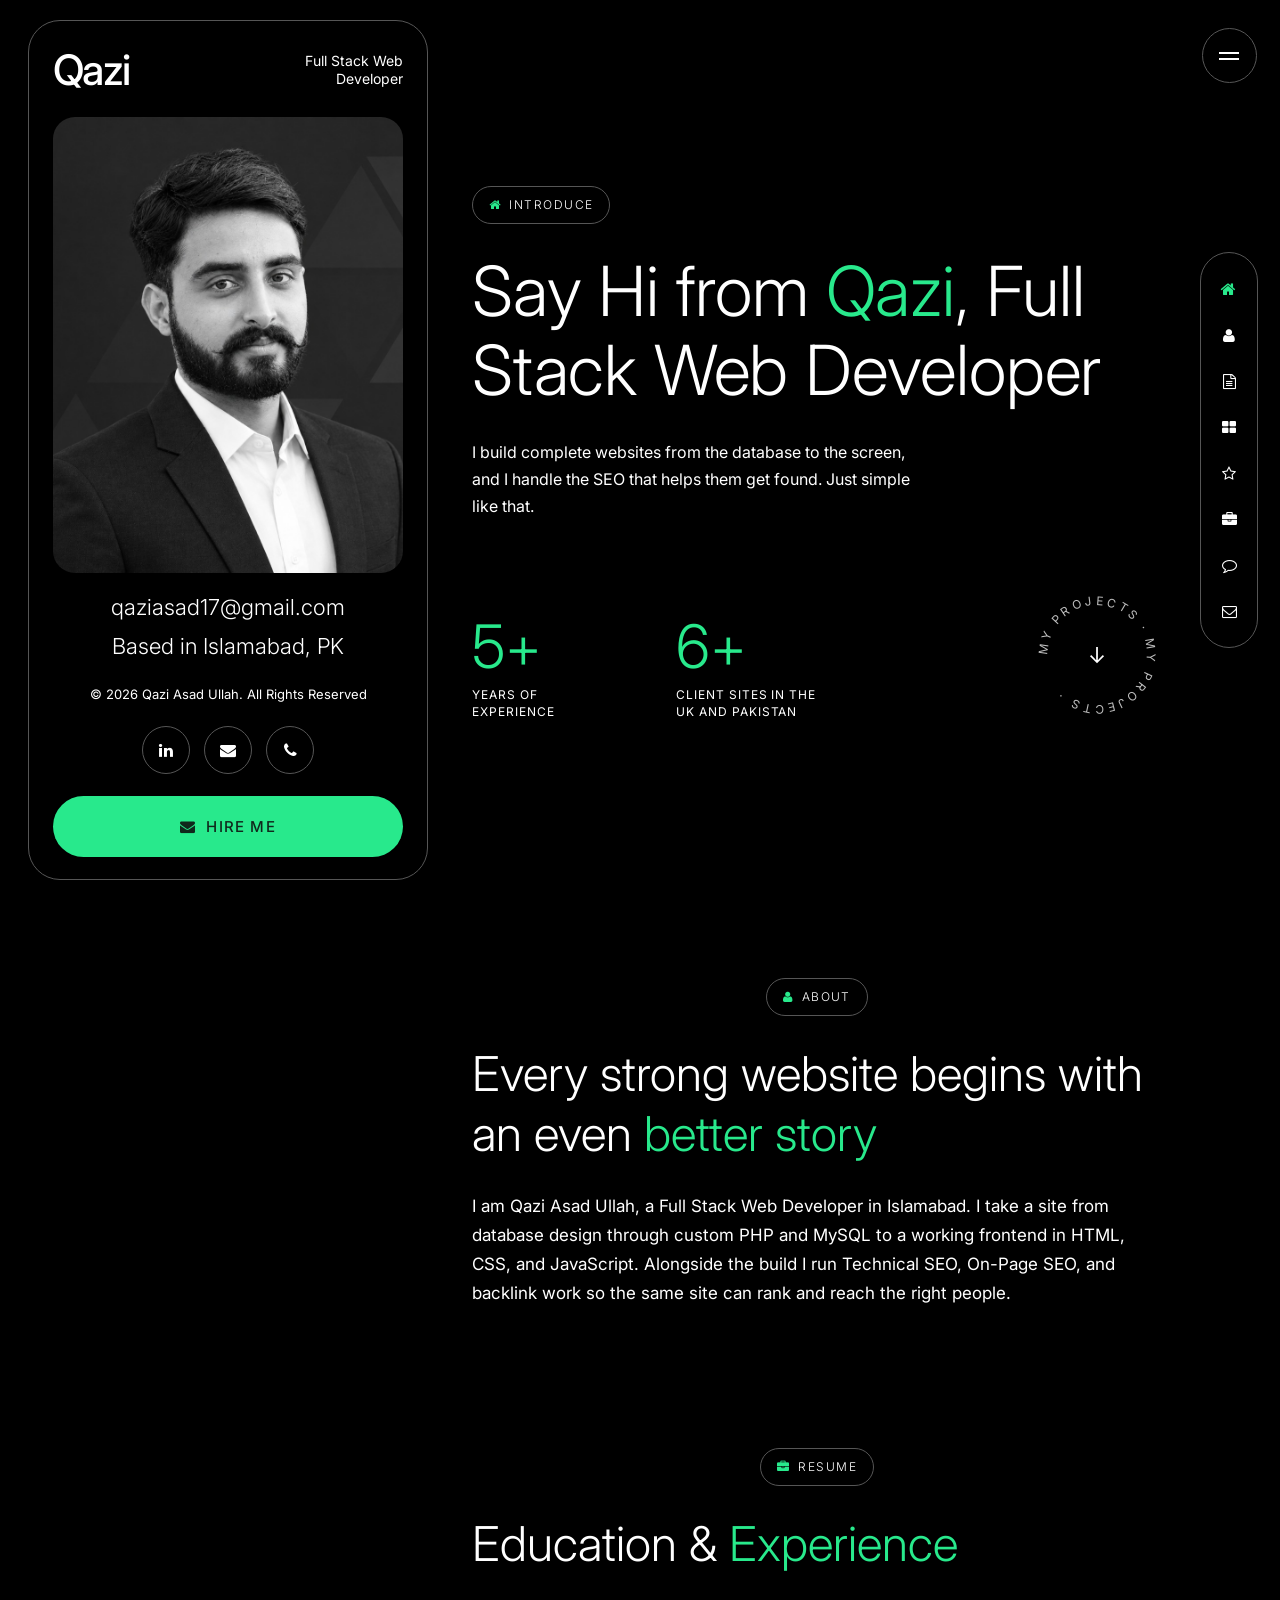
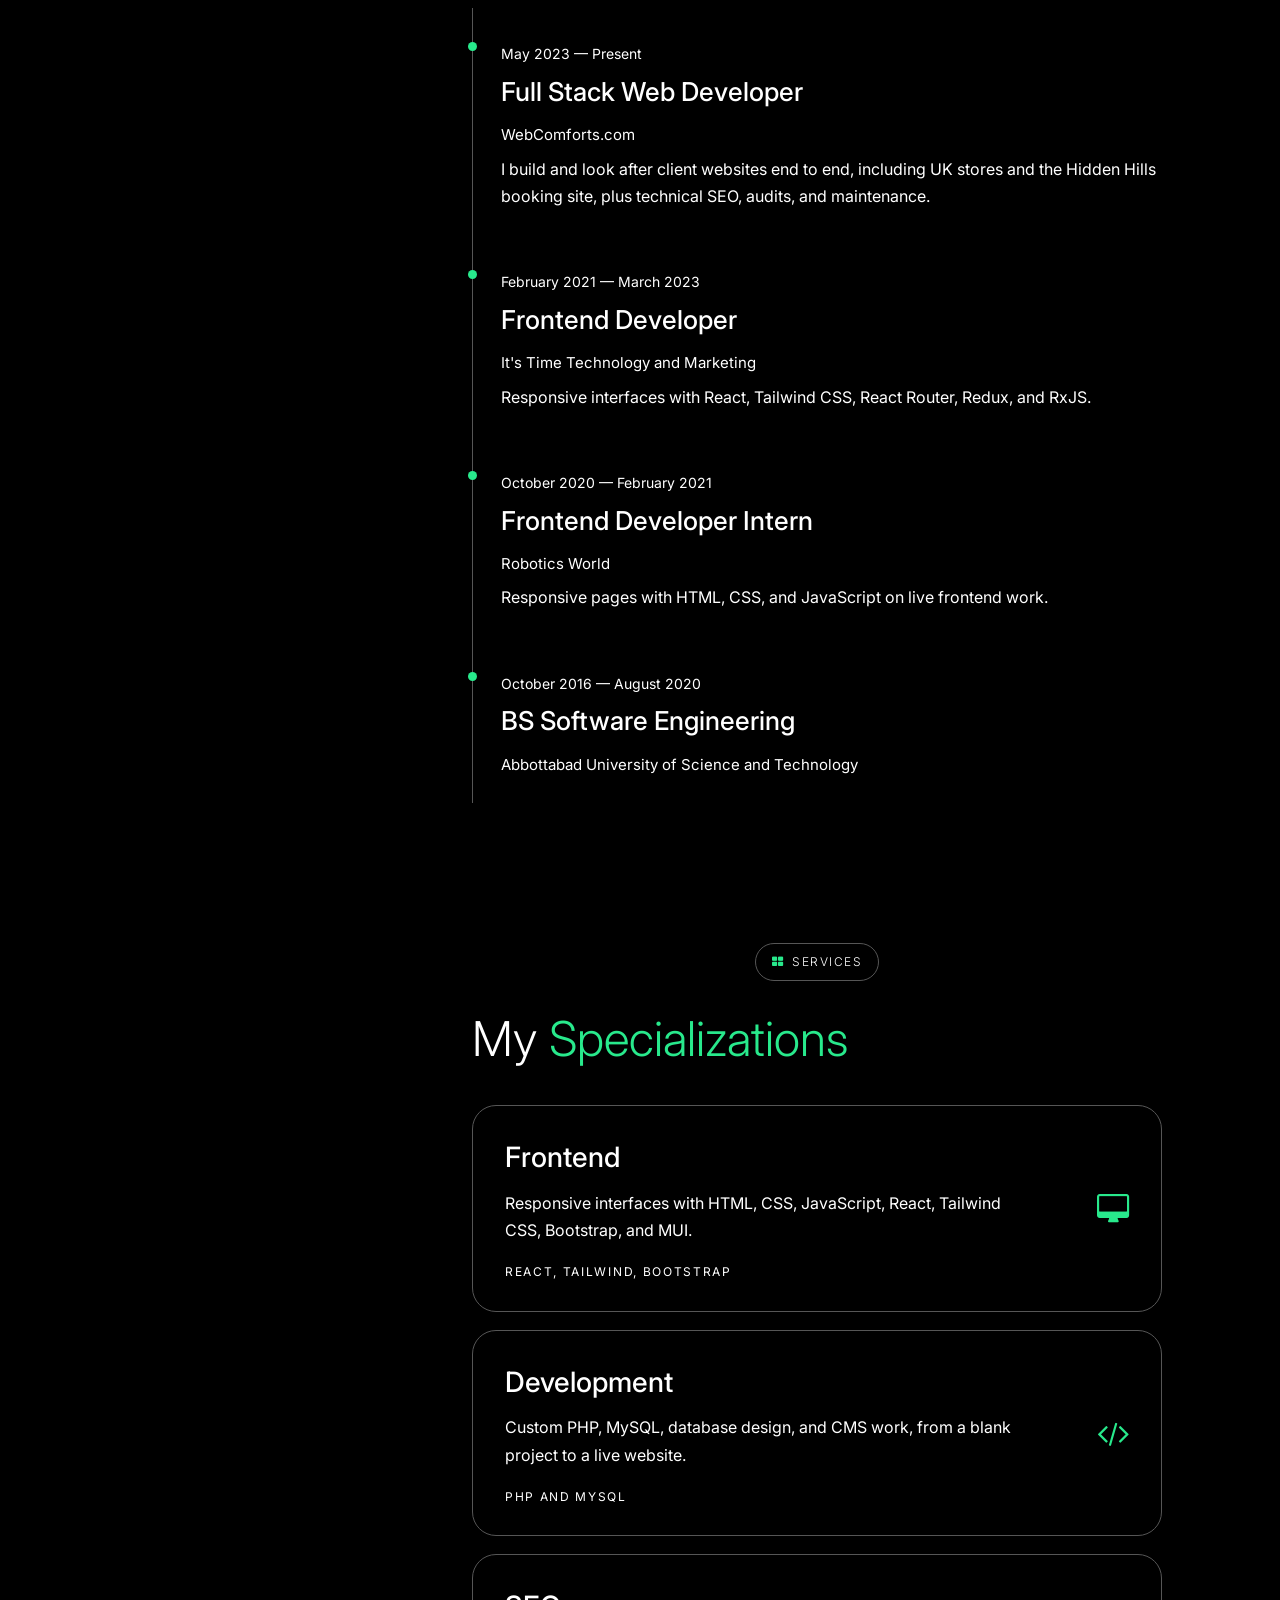
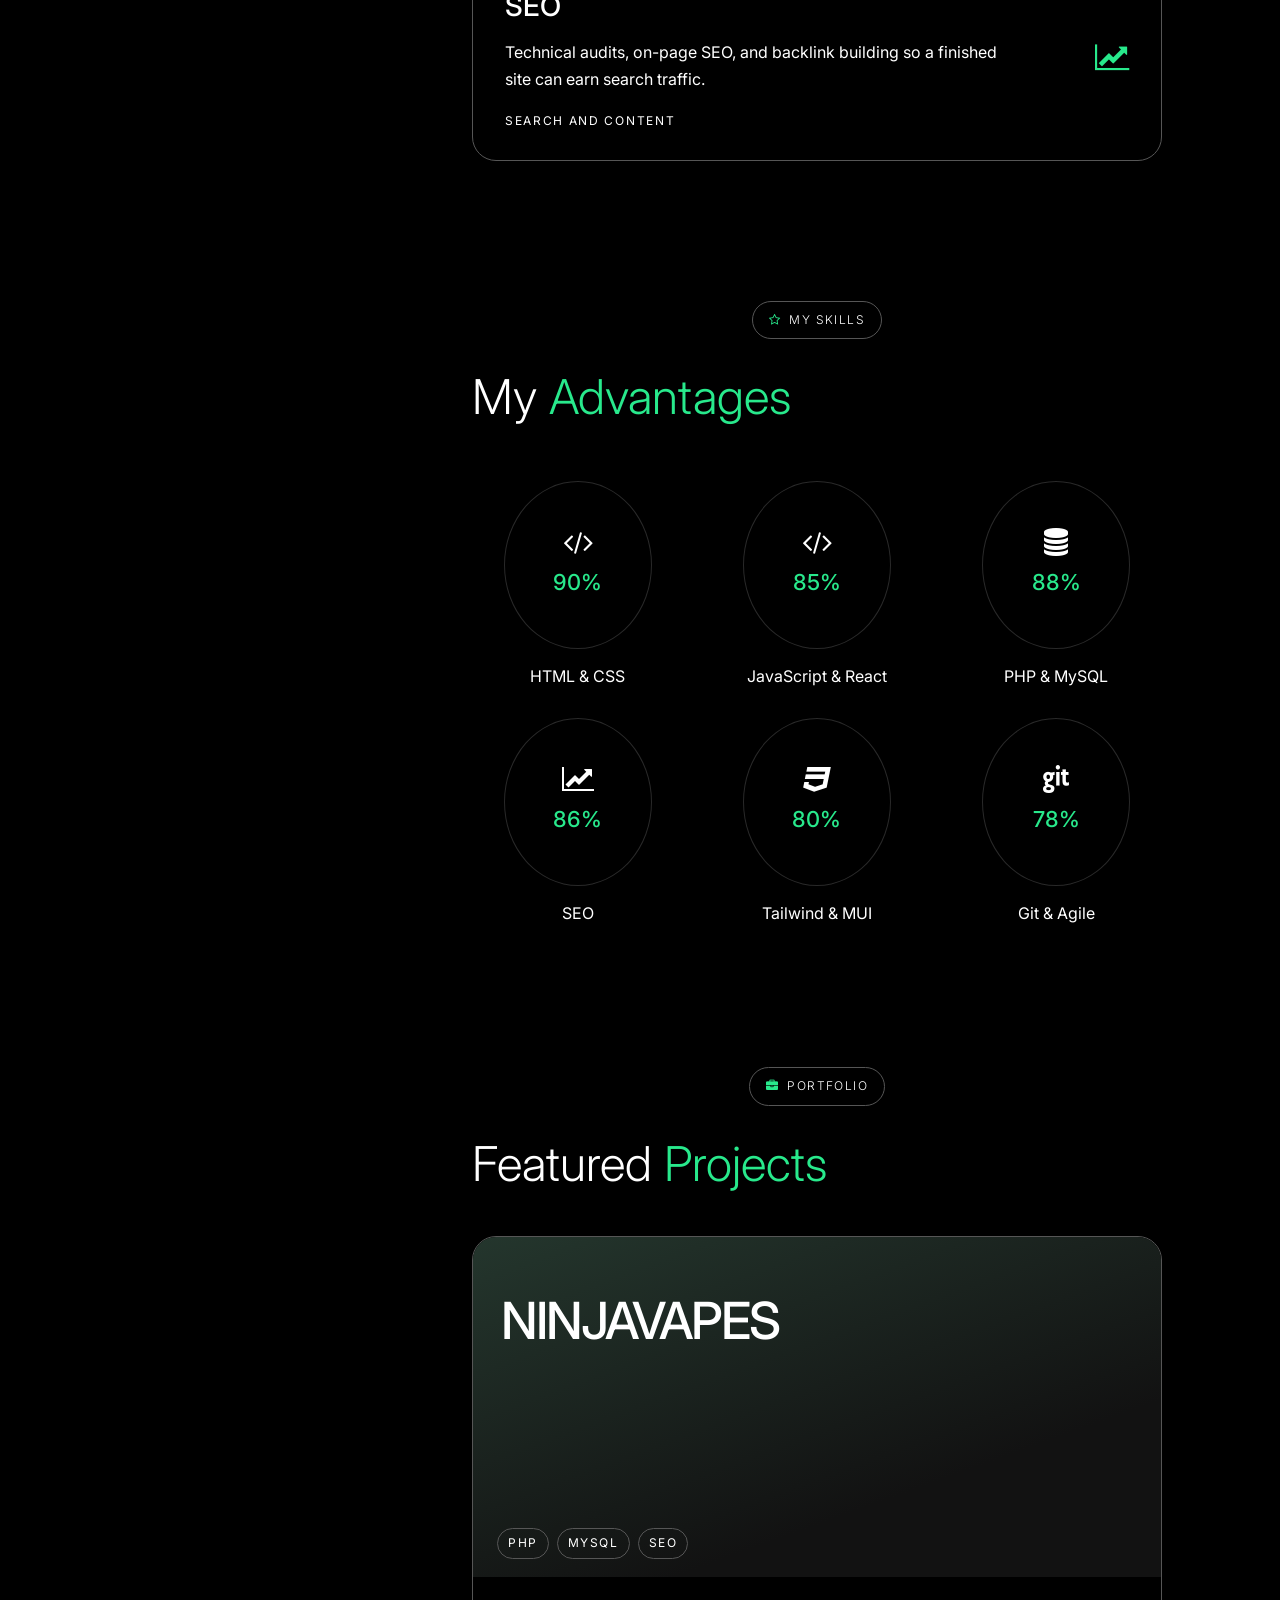
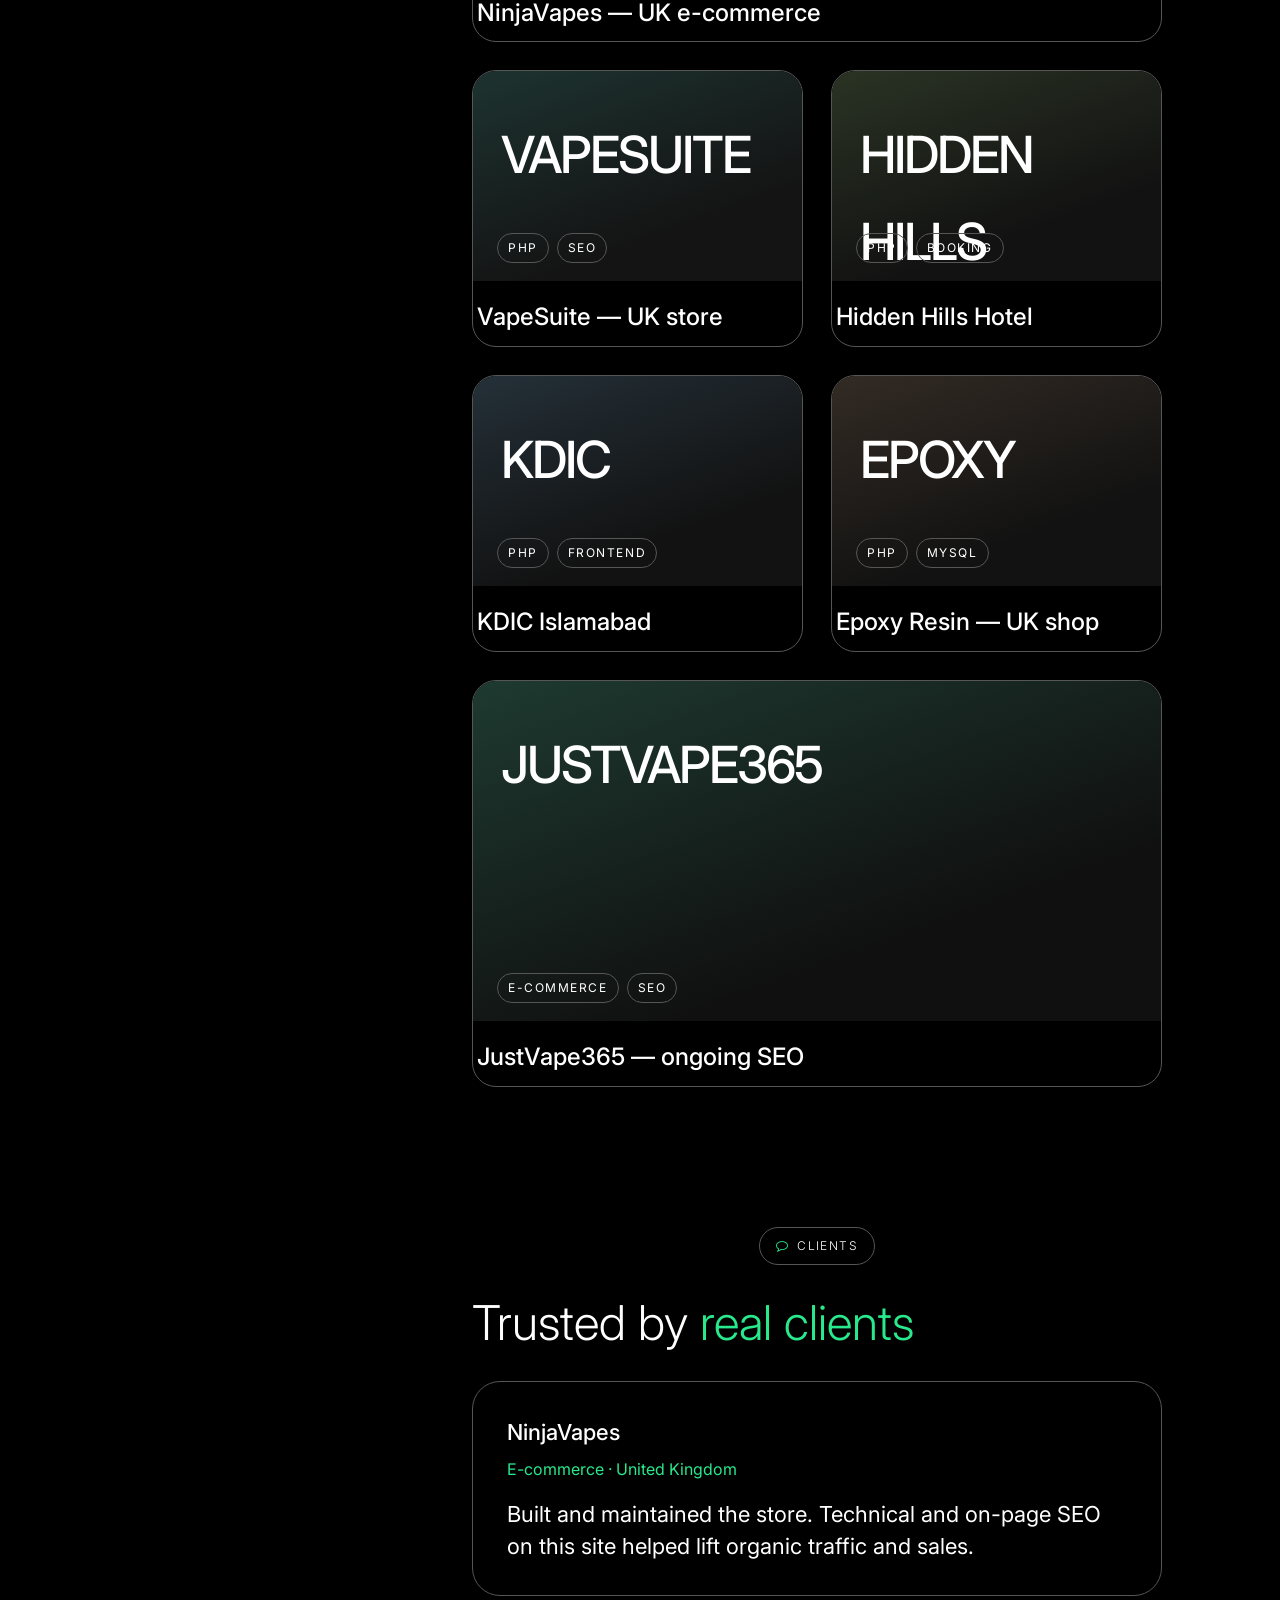
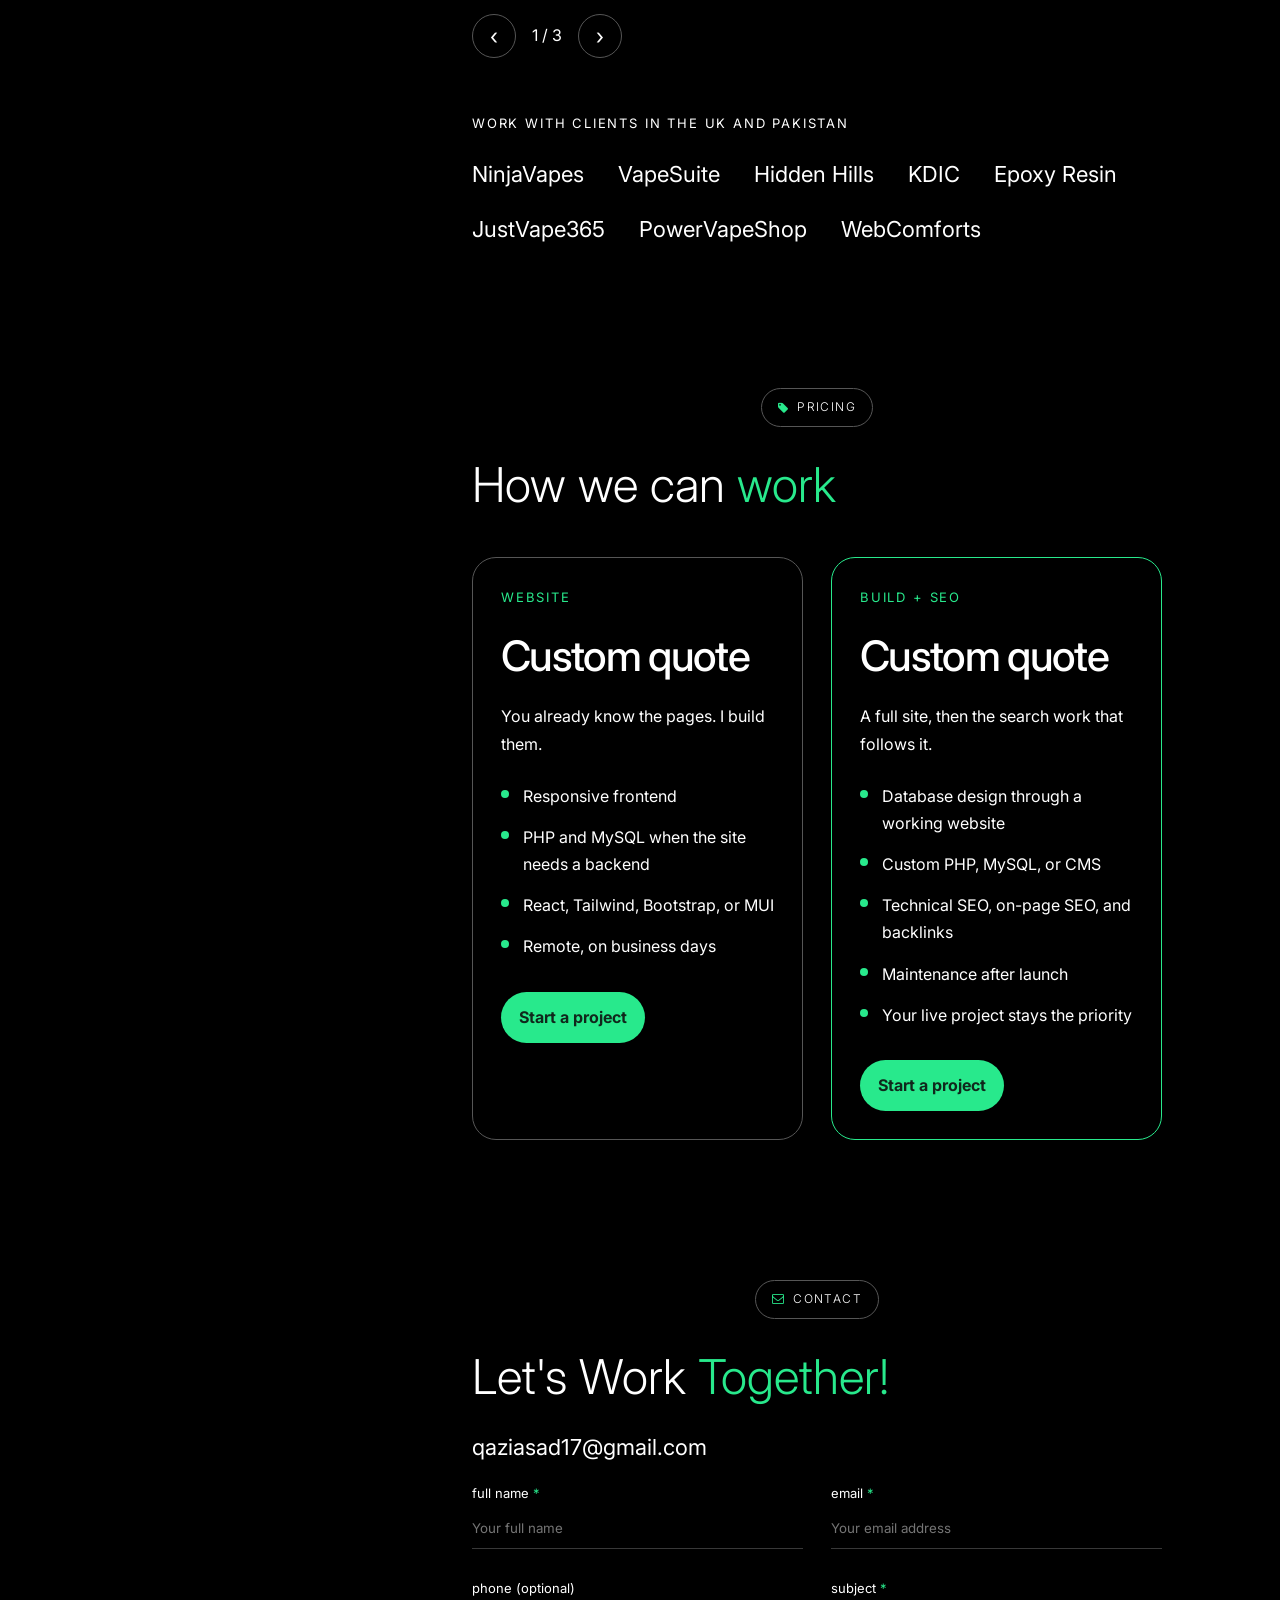
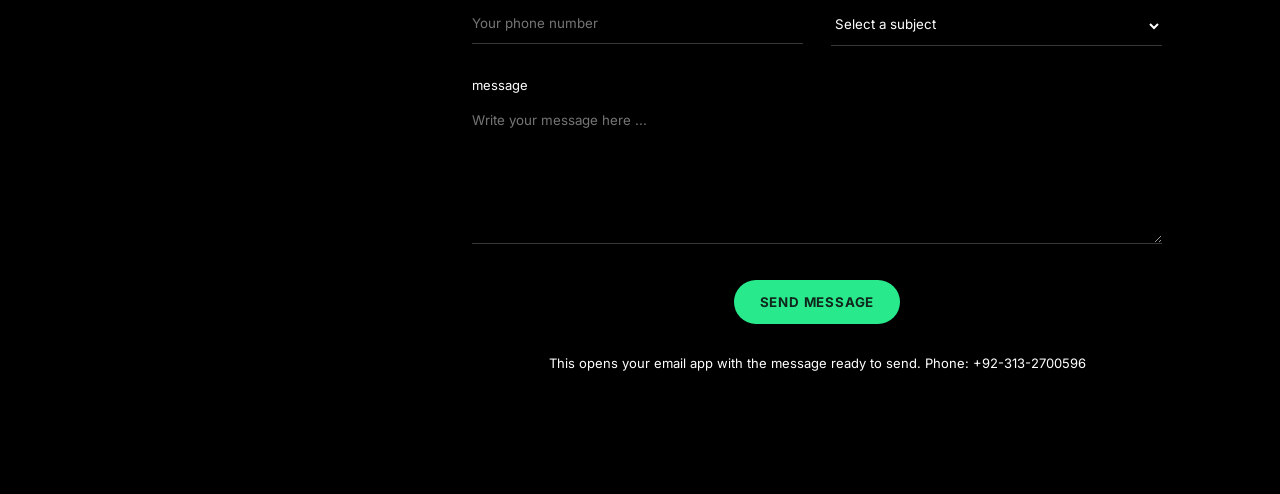
==== index.html @ 3f956262 "Upload portfolio website" ====
<!doctype html>
<html lang="en">
<head>
  <meta charset="utf-8">
  <meta name="viewport" content="width=device-width, initial-scale=1">
  <meta name="description" content="Qazi Asad Ullah is a Full Stack Web Developer in Islamabad. He builds websites with PHP, MySQL, React, and SEO.">
  <title>Qazi Asad Ullah | Full Stack Web Developer</title>
  <link rel="icon" href="img/favicon.png" type="image/png">
  <link rel="preconnect" href="https://fonts.googleapis.com">
  <link rel="preconnect" href="https://fonts.gstatic.com" crossorigin>
  <link href="https://fonts.googleapis.com/css2?family=Inter:wght@300;400;500;600&display=swap" rel="stylesheet">
  <link rel="stylesheet" href="css/font-awesome.min.css">
  <link rel="stylesheet" href="css/drake.css?v=16">
</head>
<body>
  <button class="menu-btn" id="menuBtn" type="button" aria-label="Open menu" aria-expanded="false">
    <span class="bar"></span>
    <span class="bar"></span>
  </button>

  <nav class="side-nav" id="sideNav" aria-label="Section menu">
    <a href="#home" class="active" aria-label="Home"><i class="fa fa-home"></i></a>
    <a href="#about" aria-label="About"><i class="fa fa-user"></i></a>
    <a href="#resume" aria-label="Resume"><i class="fa fa-file-text-o"></i></a>
    <a href="#services" aria-label="Services"><i class="fa fa-th-large"></i></a>
    <a href="#skills" aria-label="Skills"><i class="fa fa-star-o"></i></a>
    <a href="#portfolio" aria-label="Portfolio"><i class="fa fa-briefcase"></i></a>
    <a href="#clients" aria-label="Clients"><i class="fa fa-comment-o"></i></a>
    <a href="#contact" aria-label="Contact"><i class="fa fa-envelope-o"></i></a>
  </nav>

  <nav class="nav-overlay" id="navOverlay">
    <div class="nav-dim"></div>
    <div class="nav-drawer">
      <div class="nav-drawer-inner">
        <p>Menu</p>
        <ul>
          <li><a href="#home"><i class="fa fa-home"></i><span>Home</span></a></li>
          <li><a href="#about"><i class="fa fa-user"></i><span>About</span></a></li>
          <li><a href="#resume"><i class="fa fa-briefcase"></i><span>Resume</span></a></li>
          <li><a href="#services"><i class="fa fa-th-large"></i><span>Services</span></a></li>
          <li><a href="#skills"><i class="fa fa-star-o"></i><span>Skills</span></a></li>
          <li><a href="#portfolio"><i class="fa fa-folder-open-o"></i><span>Portfolio</span></a></li>
          <li><a href="#clients"><i class="fa fa-comment-o"></i><span>Clients</span></a></li>
          <li><a href="#contact"><i class="fa fa-envelope-o"></i><span>Contact</span></a></li>
        </ul>
        <p>Social</p>
        <div class="drawer-social">
          <a href="https://www.linkedin.com/in/qazi-asad-088233185" target="_blank" rel="noopener" aria-label="LinkedIn"><i class="fa fa-linkedin"></i></a>
          <a href="mailto:qaziasad17@gmail.com" aria-label="Email"><i class="fa fa-envelope"></i></a>
          <a href="tel:+923132700596" aria-label="Phone"><i class="fa fa-phone"></i></a>
        </div>
      </div>
    </div>
  </nav>

  <aside class="profile-card">
    <div class="profile-top">
      <div class="identity">
        <h1>Qazi</h1>
        <p>Full Stack Web Developer</p>
      </div>
      <img class="profile-photo" src="img/profile.jpg?v=2" alt="Portrait of Qazi Asad Ullah">
    </div>
    <div class="contact-block">
      <a class="mail" href="mailto:qaziasad17@gmail.com">qaziasad17@gmail.com</a>
      <p class="base">Based in Islamabad, PK</p>
      <p class="copyright">&copy; <span id="year"></span> Qazi Asad Ullah. All Rights Reserved</p>
      <div class="socials">
        <a href="https://www.linkedin.com/in/qazi-asad-088233185" target="_blank" rel="noopener" aria-label="LinkedIn"><i class="fa fa-linkedin"></i></a>
        <a href="mailto:qaziasad17@gmail.com" aria-label="Email"><i class="fa fa-envelope"></i></a>
        <a href="tel:+923132700596" aria-label="Phone"><i class="fa fa-phone"></i></a>
      </div>
      <a class="hire-btn" href="#contact"><i class="fa fa-envelope"></i> Hire Me</a>
    </div>
  </aside>

  <main class="main">
    <section class="section hero" id="home">
      <p class="badge"><i class="fa fa-home"></i> Introduce</p>
      <h2>Say Hi from <span class="accent">Qazi</span>, Full Stack Web Developer</h2>
      <p class="lead">I build complete websites from the database to the screen, and I handle the SEO that helps them get found. Just simple like that.</p>
      <div class="hero-row">
        <div class="stats">
          <div>
            <strong>5+</strong>
            <span>Years of experience</span>
          </div>
          <div>
            <strong>6+</strong>
            <span>Client sites in the UK and Pakistan</span>
          </div>
        </div>
        <a class="orb" href="#portfolio" aria-label="Jump to projects">
          <svg viewBox="0 0 120 120">
            <defs>
              <path id="orbPath" d="M60,60 m-46,0 a46,46 0 1,1 92,0 a46,46 0 1,1 -92,0"></path>
            </defs>
            <text>
              <textPath href="#orbPath">MY PROJECTS · MY PROJECTS · </textPath>
            </text>
          </svg>
          <span class="arrow">&darr;</span>
        </a>
      </div>
    </section>

    <section class="section" id="about">
      <p class="badge" data-anim="up"><i class="fa fa-user"></i> About</p>
      <h2 class="display" data-anim="up">Every strong website begins with an even <span class="accent">better story</span></h2>
      <p class="story" data-anim="up">I am Qazi Asad Ullah, a Full Stack Web Developer in Islamabad. I take a site from database design through custom PHP and MySQL to a working frontend in HTML, CSS, and JavaScript. Alongside the build I run Technical SEO, On-Page SEO, and backlink work so the same site can rank and reach the right people.</p>
    </section>

    <section class="section" id="resume">
      <p class="badge" data-anim="up"><i class="fa fa-briefcase"></i> Resume</p>
      <h2 class="display" data-anim="up">Education &amp; <span class="accent">Experience</span></h2>
      <div class="timeline">
        <article class="job" data-anim="right">
          <p class="when">May 2023 — Present</p>
          <h3>Full Stack Web Developer</h3>
          <p class="where">WebComforts.com</p>
          <p>I build and look after client websites end to end, including UK stores and the Hidden Hills booking site, plus technical SEO, audits, and maintenance.</p>
        </article>
        <article class="job" data-anim="right" data-delay="120">
          <p class="when">February 2021 — March 2023</p>
          <h3>Frontend Developer</h3>
          <p class="where">It's Time Technology and Marketing</p>
          <p>Responsive interfaces with React, Tailwind CSS, React Router, Redux, and RxJS.</p>
        </article>
        <article class="job" data-anim="right" data-delay="200">
          <p class="when">October 2020 — February 2021</p>
          <h3>Frontend Developer Intern</h3>
          <p class="where">Robotics World</p>
          <p>Responsive pages with HTML, CSS, and JavaScript on live frontend work.</p>
        </article>
        <article class="job" data-anim="right" data-delay="280">
          <p class="when">October 2016 — August 2020</p>
          <h3>BS Software Engineering</h3>
          <p class="where">Abbottabad University of Science and Technology</p>
        </article>
      </div>
    </section>

    <section class="section" id="services">
      <p class="badge" data-anim="up"><i class="fa fa-th-large"></i> Services</p>
      <h2 class="display" data-anim="up">My <span class="accent">Specializations</span></h2>
      <div class="service-list">
        <article class="service-row" data-anim="up">
          <div>
            <h3>Frontend</h3>
            <p>Responsive interfaces with HTML, CSS, JavaScript, React, Tailwind CSS, Bootstrap, and MUI.</p>
            <span>React, Tailwind, Bootstrap</span>
          </div>
          <i class="fa fa-desktop"></i>
        </article>
        <article class="service-row" data-anim="up" data-delay="120">
          <div>
            <h3>Development</h3>
            <p>Custom PHP, MySQL, database design, and CMS work, from a blank project to a live website.</p>
            <span>PHP and MySQL</span>
          </div>
          <i class="fa fa-code"></i>
        </article>
        <article class="service-row" data-anim="up" data-delay="220">
          <div>
            <h3>SEO</h3>
            <p>Technical audits, on-page SEO, and backlink building so a finished site can earn search traffic.</p>
            <span>Search and content</span>
          </div>
          <i class="fa fa-line-chart"></i>
        </article>
      </div>
    </section>

    <section class="section" id="skills">
      <p class="badge" data-anim="up"><i class="fa fa-star-o"></i> My Skills</p>
      <h2 class="display" data-anim="up">My <span class="accent">Advantages</span></h2>
      <div class="skill-grid">
        <div class="skill" data-anim="left"><div class="bubble"><i class="fa fa-code"></i><strong>90%</strong></div><p>HTML &amp; CSS</p></div>
        <div class="skill" data-anim="up" data-delay="80"><div class="bubble"><i class="fa fa-code"></i><strong>85%</strong></div><p>JavaScript &amp; React</p></div>
        <div class="skill" data-anim="up" data-delay="140"><div class="bubble"><i class="fa fa-database"></i><strong>88%</strong></div><p>PHP &amp; MySQL</p></div>
        <div class="skill" data-anim="right" data-delay="180"><div class="bubble"><i class="fa fa-line-chart"></i><strong>86%</strong></div><p>SEO</p></div>
        <div class="skill" data-anim="left" data-delay="80"><div class="bubble"><i class="fa fa-css3"></i><strong>80%</strong></div><p>Tailwind &amp; MUI</p></div>
        <div class="skill" data-anim="up" data-delay="140"><div class="bubble"><i class="fa fa-git"></i><strong>78%</strong></div><p>Git &amp; Agile</p></div>
      </div>
    </section>

    <section class="section" id="portfolio">
      <p class="badge" data-anim="up"><i class="fa fa-briefcase"></i> Portfolio</p>
      <h2 class="display" data-anim="up">Featured <span class="accent">Projects</span></h2>
      <div class="project-grid">
        <article class="project project-wide" data-anim="up">
          <div class="project-visual v1"><strong>NinjaVapes</strong><ul class="tags"><li>PHP</li><li>MySQL</li><li>SEO</li></ul></div>
          <h3>NinjaVapes — UK e-commerce</h3>
        </article>
        <article class="project" data-anim="up">
          <div class="project-visual v2"><strong>VapeSuite</strong><ul class="tags"><li>PHP</li><li>SEO</li></ul></div>
          <h3>VapeSuite — UK store</h3>
        </article>
        <article class="project" data-anim="up" data-delay="120">
          <div class="project-visual v3"><strong>Hidden Hills</strong><ul class="tags"><li>PHP</li><li>Booking</li></ul></div>
          <h3>Hidden Hills Hotel</h3>
        </article>
        <article class="project" data-anim="up">
          <div class="project-visual v4"><strong>KDIC</strong><ul class="tags"><li>PHP</li><li>Frontend</li></ul></div>
          <h3>KDIC Islamabad</h3>
        </article>
        <article class="project" data-anim="up" data-delay="120">
          <div class="project-visual v5"><strong>Epoxy</strong><ul class="tags"><li>PHP</li><li>MySQL</li></ul></div>
          <h3>Epoxy Resin — UK shop</h3>
        </article>
        <article class="project project-wide" data-anim="up">
          <div class="project-visual v6"><strong>JustVape365</strong><ul class="tags"><li>E-commerce</li><li>SEO</li></ul></div>
          <h3>JustVape365 — ongoing SEO</h3>
        </article>
      </div>
    </section>

    <section class="section" id="clients">
      <p class="badge" data-anim="up"><i class="fa fa-comment-o"></i> Clients</p>
      <h2 class="display" data-anim="up">Trusted by <span class="accent">real clients</span></h2>
      <div class="quote-wrap" data-anim="up">
        <article class="quote-card active">
          <h3>NinjaVapes</h3>
          <p class="role">E-commerce · United Kingdom</p>
          <p class="quote">Built and maintained the store. Technical and on-page SEO on this site helped lift organic traffic and sales.</p>
        </article>
        <article class="quote-card">
          <h3>VapeSuite</h3>
          <p class="role">E-commerce · United Kingdom</p>
          <p class="quote">Delivered from database design through the storefront, with SEO running alongside the build.</p>
        </article>
        <article class="quote-card">
          <h3>Hidden Hills Hotel</h3>
          <p class="role">Booking site · Pakistan</p>
          <p class="quote">A booking website built from scratch with a custom PHP and MySQL backend.</p>
        </article>
        <div class="quote-nav">
          <button type="button" id="quotePrev" aria-label="Previous client">&lsaquo;</button>
          <span id="quoteCount">1 / 3</span>
          <button type="button" id="quoteNext" aria-label="Next client">&rsaquo;</button>
        </div>
      </div>
      <p class="brand-label" data-anim="up">Work with clients in the UK and Pakistan</p>
      <div class="brand-row" data-anim="up">
        <span>NinjaVapes</span>
        <span>VapeSuite</span>
        <span>Hidden Hills</span>
        <span>KDIC</span>
        <span>Epoxy Resin</span>
        <span>JustVape365</span>
        <span>PowerVapeShop</span>
        <span>WebComforts</span>
      </div>
    </section>

    <section class="section" id="pricing">
      <p class="badge"><i class="fa fa-tag"></i> Pricing</p>
      <h2 class="display">How we can <span class="accent">work</span></h2>
      <div class="price-grid">
        <article class="price">
          <p class="tier">Website</p>
          <p class="quote">Custom quote</p>
          <p class="note">You already know the pages. I build them.</p>
          <ul>
            <li>Responsive frontend</li>
            <li>PHP and MySQL when the site needs a backend</li>
            <li>React, Tailwind, Bootstrap, or MUI</li>
            <li>Remote, on business days</li>
          </ul>
          <a class="pick" href="#contact">Start a project</a>
        </article>
        <article class="price featured">
          <p class="tier">Build + SEO</p>
          <p class="quote">Custom quote</p>
          <p class="note">A full site, then the search work that follows it.</p>
          <ul>
            <li>Database design through a working website</li>
            <li>Custom PHP, MySQL, or CMS</li>
            <li>Technical SEO, on-page SEO, and backlinks</li>
            <li>Maintenance after launch</li>
            <li>Your live project stays the priority</li>
          </ul>
          <a class="pick" href="#contact">Start a project</a>
        </article>
      </div>
    </section>

    <section class="section" id="contact">
      <p class="badge" data-anim="up"><i class="fa fa-envelope-o"></i> Contact</p>
      <h2 class="display" data-anim="up">Let's Work <span class="accent">Together!</span></h2>
      <a class="plain-mail" data-anim="up" href="mailto:qaziasad17@gmail.com">qaziasad17@gmail.com</a>
      <form id="contactForm" class="form-grid" data-anim="up">
        <div class="field">
          <label for="full-name">Full name <em>*</em></label>
          <input id="full-name" name="name" type="text" placeholder="Your full name" required>
        </div>
        <div class="field">
          <label for="email">Email <em>*</em></label>
          <input id="email" name="email" type="email" placeholder="Your email address" required>
        </div>
        <div class="field">
          <label for="phone-number">Phone (optional)</label>
          <input id="phone-number" name="phone" type="tel" placeholder="Your phone number">
        </div>
        <div class="field">
          <label for="subject">Subject <em>*</em></label>
          <select id="subject" name="subject" required>
            <option value="">Select a subject</option>
            <option>New website</option>
            <option>SEO</option>
            <option>Maintenance</option>
            <option>Something else</option>
          </select>
        </div>
        <div class="field full">
          <label for="message">Message</label>
          <textarea id="message" name="message" placeholder="Write your message here ..."></textarea>
        </div>
        <button class="send" type="submit">Send message</button>
        <p class="form-note">This opens your email app with the message ready to send. Phone: +92-313-2700596</p>
      </form>
    </section>
  </main>

  <script src="js/drake.js"></script>
</body>
</html>
---- css/drake.css ----
@property --p {
  syntax: "<number>";
  inherits: true;
  initial-value: 0;
}

:root {
  --bg: #000000;
  --card: #000000;
  --line: #565656;
  --text: #ffffff;
  --white: #ffffff;
  --green: #28e98c;
  --green-ink: #10281c;
  --muted: #ffffff;
  --side: 400px;
  --gap: 40px;
}

html { background: #000000; scrollbar-width: thin; scrollbar-color: #3a3a3a transparent; }

* { box-sizing: border-box; }
html { scroll-behavior: smooth; }
body {
  margin: 0;
  background: #000000;
  color: #ffffff;
  font-family: Inter, sans-serif;
  font-size: 16px;
  font-weight: 400;
  line-height: 1.7;
  -webkit-font-smoothing: antialiased;
  -moz-osx-font-smoothing: grayscale;
}
img { max-width: 100%; display: block; }
a { color: inherit; text-decoration: none; }
button, input, select, textarea { font-family: inherit; }
h1, h2, h3, h4, p { margin: 0; }

.menu-btn {
  position: fixed;
  top: 28px;
  right: 23.5px;
  z-index: 60;
  width: 55px;
  height: 55px;
  border-radius: 50%;
  border: 1px solid #575757;
  background: #000000;
  cursor: pointer;
  display: flex;
  flex-direction: column;
  align-items: center;
  justify-content: center;
  gap: 4px;
  padding: 0;
}
.menu-btn .bar {
  display: block;
  width: 20px;
  height: 2px;
  background: #fff;
  transition: 0.3s;
}
.menu-btn:hover { border-color: var(--green); }
.menu-btn:hover .bar { background: var(--green); }
.menu-btn.open .bar { background: #fff; }
.menu-btn.open .bar:first-child { transform: translateY(3px) rotate(45deg); }
.menu-btn.open .bar:last-child { transform: translateY(-3px) rotate(-45deg); }

.nav-overlay {
  position: fixed;
  inset: 0;
  z-index: 50;
  opacity: 0;
  visibility: hidden;
  pointer-events: none;
  transition: opacity 0.2s ease, visibility 0.2s ease;
}
.nav-overlay.open { opacity: 1; visibility: visible; pointer-events: auto; }
.nav-dim {
  position: absolute;
  inset: 0;
  background: #565656;
  opacity: 0.5;
}
.nav-drawer {
  position: absolute;
  top: 0;
  right: 0;
  width: 345px;
  max-width: 86vw;
  height: 100%;
  background: #191919;
  padding-top: 50px;
  margin-right: -250px;
  transform: none;
  overflow-x: hidden;
  transition: margin-right 0.3s ease;
}
.nav-overlay.open .nav-drawer { margin-right: 0; }
.nav-drawer-inner { width: 160px; margin: 0 auto; }
.nav-drawer-inner > p {
  color: #fff;
  font-size: 18px;
  font-weight: 400;
  margin: 0 0 16px;
}
.nav-drawer ul {
  list-style: none;
  margin: 0 0 34px;
  padding: 0;
  display: flex;
  flex-direction: column;
  gap: 16px;
}
.nav-drawer a {
  display: flex;
  align-items: center;
  gap: 10px;
  color: #fff;
  font-size: 14px;
  font-weight: 400;
}
.nav-drawer a i { width: 18px; font-size: 16px; text-align: center; color: #fff; }
.nav-drawer a.active,
.nav-drawer a:hover { color: #fff; }
.nav-drawer a.active i,
.nav-drawer a:hover i { color: var(--green); }
.drawer-social { display: flex; gap: 16px; }
.drawer-social a { color: #fff; font-size: 16px; }
.drawer-social a:hover { color: var(--green); }
.drawer-social a i { width: auto; color: inherit; font-size: 16px; }

.side-nav {
  position: fixed;
  top: 50%;
  right: 22px;
  transform: translateY(-50%);
  z-index: 20;
  display: flex;
  flex-direction: column;
  align-items: center;
  gap: 2px;
  width: 58px;
  padding: 14px 0;
  border: 1px solid var(--line);
  border-radius: 40px;
  background: #000000;
}
.side-nav a {
  width: 44px;
  height: 44px;
  border-radius: 50%;
  display: grid;
  place-items: center;
  color: #ffffff;
  font-size: 15px;
  transition: color 0.25s ease, transform 0.25s ease;
}
.side-nav a.active,
.side-nav a:hover { color: var(--green); transform: scale(1.08); }

.profile-card {
  position: fixed;
  top: 20px;
  bottom: 20px;
  left: 28px;
  width: var(--side);
  height: auto;
  transform: none;
  border: 1px solid var(--line);
  border-radius: 32px;
  padding: 28px 24px 22px;
  display: flex;
  flex-direction: column;
  justify-content: flex-start;
  background: var(--card);
  z-index: 5;
  overflow: hidden;
}
.profile-top {
  flex: 1;
  min-height: 0;
  display: flex;
  flex-direction: column;
}
.identity {
  display: flex;
  align-items: center;
  justify-content: space-between;
  gap: 16px;
  margin-bottom: 26px;
}
.identity h1 {
  color: var(--white);
  font-size: 42px;
  font-weight: 500;
  letter-spacing: -0.04em;
  line-height: 1;
}
.identity p {
  color: var(--white);
  font-size: 14px;
  line-height: 1.3;
  text-align: right;
  max-width: 130px;
}
.profile-photo {
  flex: 1 1 auto;
  width: 100%;
  min-height: 180px;
  height: auto;
  max-height: none;
  aspect-ratio: auto;
  object-fit: cover;
  object-position: center 18%;
  border-radius: 22px;
  margin-bottom: 16px;
}
.contact-block { text-align: center; flex-shrink: 0; }
.contact-block a.mail {
  display: block;
  color: var(--white);
  font-weight: 300;
  font-size: 22px;
  letter-spacing: 0;
}
.contact-block .base {
  color: var(--white);
  font-weight: 300;
  font-size: 22px;
  letter-spacing: 0;
  margin-top: 2px;
}
.copyright {
  color: var(--muted);
  font-size: 13px;
  margin: 18px 0 20px;
}
.socials {
  display: flex;
  justify-content: center;
  gap: 14px;
  margin-bottom: 22px;
}
.socials a {
  width: 48px;
  height: 48px;
  border-radius: 50%;
  border: 1px solid var(--line);
  display: grid;
  place-items: center;
  color: var(--white);
  font-size: 16px;
  transition: color 0.3s ease, border-color 0.3s ease, transform 0.3s ease;
}
.socials a:hover { border-color: var(--green); color: var(--green); }
.hire-btn {
  display: flex;
  align-items: center;
  justify-content: center;
  gap: 10px;
  background: var(--green);
  color: var(--green-ink);
  font-weight: 500;
  letter-spacing: 0.08em;
  border-radius: 999px;
  padding: 18px 22px;
  text-transform: uppercase;
  font-size: 15px;
  transition: transform 0.35s ease, filter 0.35s ease;
}
.hire-btn:hover { filter: brightness(1.06); transform: translateY(-2px); }

.main {
  margin-left: calc(var(--side) + 64px);
  margin-right: 108px;
  padding: 48px 10px 90px 8px;
  max-width: none;
}
.section { padding: 110px 0 30px; display: flex; flex-direction: column; }
.section:not(.hero) > .badge { align-self: center; }
.badge {
  display: inline-flex;
  align-self: flex-start;
  width: fit-content;
  align-items: center;
  gap: 8px;
  border: 1px solid var(--line);
  border-radius: 999px;
  padding: 8px 16px;
  letter-spacing: 0.12em;
  font-size: 12px;
  font-weight: 300;
  text-transform: uppercase;
  color: var(--white);
  margin-bottom: 28px;
}
.badge i { color: var(--green); font-style: normal; }

.hero { min-height: calc(100vh - 80px); display: flex; flex-direction: column; justify-content: center; padding-top: 20px; }
.hero h2 {
  color: #fff;
  font-size: clamp(46px, 5.4vw, 78px);
  font-weight: 300;
  letter-spacing: -0.2px;
  line-height: 1.15;
  max-width: 770px;
}
.hero h2 .accent,
.section h2.display .accent { color: var(--green); }
.hero .lead {
  max-width: 460px;
  margin-top: 28px;
  font-size: 16px;
}
.hero-row {
  display: flex;
  align-items: flex-end;
  justify-content: space-between;
  gap: 30px;
  margin-top: 70px;
}
.stats { display: flex; gap: 54px; }
.stats strong {
  display: block;
  color: var(--green);
  font-size: 60px;
  font-weight: 300;
  letter-spacing: -0.2px;
  line-height: 1;
}
.stats span {
  display: block;
  margin-top: 10px;
  max-width: 150px;
  font-size: 12px;
  letter-spacing: 0.08em;
  text-transform: uppercase;
  line-height: 1.45;
}
.orb {
  width: 130px;
  height: 130px;
  position: relative;
  color: var(--text);
  flex: 0 0 auto;
}
.orb svg { width: 100%; height: 100%; animation: spin 14s linear infinite; }
.orb text { fill: #bdbdbd; font-size: 11px; letter-spacing: 3px; }
.orb .arrow {
  position: absolute;
  inset: 0;
  display: grid;
  place-items: center;
  color: var(--white);
  font-size: 22px;
}
@keyframes spin { to { transform: rotate(360deg); } }

.section h2.display {
  color: #fff;
  font-size: clamp(36px, 4vw, 48px);
  font-weight: 300;
  letter-spacing: 0;
  line-height: 1.25;
  max-width: 770px;
}
.word {
  display: inline-block;
  overflow: hidden;
  vertical-align: bottom;
  line-height: 1.12;
}
.word > i {
  display: inline-block;
  font-style: normal;
  transform: translate3d(0, 115%, 0);
  will-change: transform;
}
.story { max-width: 680px; margin-top: 28px; font-size: 17px; }

.resume-grid, .service-grid, .skill-grid, .price-grid, .project-grid, .form-grid {
  display: grid;
  gap: 28px;
}
.resume-grid { grid-template-columns: 1fr 1fr; margin-top: 54px; gap: 48px; }
.column-label {
  color: var(--white);
  letter-spacing: 0.14em;
  text-transform: uppercase;
  font-size: 13px;
  margin-bottom: 8px;
}
.timeline { border-left: 1px solid var(--line); padding-left: 28px; }
.job { position: relative; padding: 26px 0; }
.job:before {
  content: "";
  width: 9px;
  height: 9px;
  border-radius: 50%;
  background: var(--green);
  position: absolute;
  left: -33px;
  top: 34px;
}
.job .when {
  color: var(--muted);
  font-size: 14px;
}
.job h3 { color: var(--white); font-size: 22px; font-weight: 500; margin: 4px 0; }
.job .where { color: #ffffff; font-size: 15px; }
.timeline { margin-top: 34px; max-width: 720px; }
.job h3 { font-size: 26px; }

.service-list { display: flex; flex-direction: column; gap: 18px; margin-top: 36px; }
.service-row {
  display: flex;
  justify-content: space-between;
  align-items: center;
  gap: 24px;
  border: 1px solid var(--line);
  border-radius: 24px;
  padding: 28px 32px;
}
.service-row h3 { color: var(--white); font-size: 28px; font-weight: 500; }
.service-row p { margin-top: 8px; max-width: 520px; }
.service-row span {
  display: block;
  margin-top: 18px;
  letter-spacing: 0.14em;
  text-transform: uppercase;
  font-size: 12px;
  color: #ffffff;
}
.service-row > i { color: var(--green); font-size: 30px; }

.skill-grid { grid-template-columns: repeat(4, 1fr); }
.bubble {
  width: 148px;
  height: 168px;
  border: 1px solid rgba(255, 255, 255, 0.16);
  border-radius: 50%;
  display: flex;
  flex-direction: column;
  align-items: center;
  justify-content: center;
  gap: 8px;
}
.bubble i { color: var(--white); font-size: 28px; }
.bubble strong { color: var(--green); font-size: 22px; font-weight: 500; }
.skill p { text-align: center; color: #ffffff; }

.project-wide { grid-column: 1 / -1; }
.project-visual { position: relative; height: 230px; }
.project-wide .project-visual { height: 340px; }
.project-visual strong {
  position: absolute;
  left: 28px;
  top: 40px;
  color: var(--white);
  font-size: clamp(32px, 4vw, 52px);
  font-weight: 500;
  letter-spacing: -0.04em;
}
.project-visual .tags { position: absolute; left: 24px; bottom: 18px; margin: 0; }
.project h3 { color: var(--white); font-size: 22px; font-weight: 500; padding: 16px 4px 8px; }

.quote-wrap { margin-top: 28px; max-width: 760px; }
.quote-card { display: none; border: 1px solid var(--line); border-radius: 28px; padding: 32px 34px; }
.quote-card.active { display: block; }
.quote-card h3 { color: var(--white); font-size: 22px; font-weight: 500; }
.quote-card .role { color: var(--green); margin: 4px 0 16px; }
.quote-card .quote { color: #ffffff; font-size: 22px; line-height: 1.45; }
.quote-nav { display: flex; align-items: center; gap: 16px; margin-top: 18px; color: var(--white); }
.quote-nav button {
  width: 44px;
  height: 44px;
  border-radius: 50%;
  border: 1px solid var(--line);
  background: transparent;
  color: var(--white);
  font-size: 22px;
  cursor: pointer;
}
.brand-label {
  margin-top: 54px;
  letter-spacing: 0.14em;
  text-transform: uppercase;
  font-size: 13px;
  color: var(--white);
}
.brand-row { display: flex; flex-wrap: wrap; gap: 18px 34px; margin-top: 22px; }
.brand-row span { color: #ffffff; font-size: 22px; }

.plain-mail { color: var(--white); font-size: 22px; margin: 22px 0 8px; }
#contact .form-grid { max-width: 760px; margin-top: 8px; }
#contact .field input,
#contact .field select,
#contact .field textarea {
  border: 0;
  border-radius: 0;
  border-bottom: 1px solid rgba(255, 255, 255, 0.22);
  background: transparent;
  padding: 8px 0 12px;
}
#contact .send { justify-self: center; margin-top: 8px; }
#contact .form-note { text-align: center; }

[data-anim="up"] { opacity: 0; transform: translate3d(0, 160px, 0); }
[data-anim="right"] { opacity: 0; transform: translate3d(170px, 0, 0); }
[data-anim="left"] { opacity: 0; transform: translate3d(-170px, 0, 0); }
[data-anim].in {
  opacity: 1;
  transform: none;
  transition: opacity 0.85s cubic-bezier(.22, 1, .36, 1), transform 1.05s cubic-bezier(.22, 1, .36, 1);
}
.job p { margin-top: 8px; }

.service-grid { grid-template-columns: repeat(3, 1fr); margin-top: 48px; }
.service, .price, .project, .field input, .field select, .field textarea {
  border: 1px solid var(--line);
  background: transparent;
}
.service, .price, .project { border-radius: 24px; padding: 28px; }
.service .icon {
  width: 54px;
  height: 54px;
  border-radius: 16px;
  display: grid;
  place-items: center;
  border: 1px solid var(--line);
  color: var(--green);
  font-size: 20px;
  margin-bottom: 22px;
}
.service h3, .project h3, .price h3 { color: var(--white); font-weight: 500; font-size: 24px; }
.service p, .project p, .price .note { margin-top: 12px; }
.service:hover, .project:hover, .price:hover { border-color: rgba(40, 233, 140, 0.55); }

.skill-grid { grid-template-columns: repeat(3, 1fr); margin-top: 54px; justify-items: center; }
.skill { text-align: center; }
.ring {
  width: 148px;
  height: 148px;
  border-radius: 50%;
  background: conic-gradient(var(--green) calc(var(--p) * 1%), #333 0);
  display: grid;
  place-items: center;
  transition: --p 1.15s ease;
}
.ring span {
  width: 116px;
  height: 116px;
  border-radius: 50%;
  background: var(--bg);
  display: grid;
  place-items: center;
  color: var(--white);
  font-size: 28px;
  font-weight: 500;
}
.skill p { margin-top: 14px; color: var(--white); }
.chips { display: flex; flex-wrap: wrap; gap: 10px; margin-top: 42px; }
.chips span {
  border: 1px solid var(--line);
  border-radius: 999px;
  padding: 8px 14px;
  font-size: 13px;
  color: var(--white);
}

.project-grid { grid-template-columns: 1fr 1fr; margin-top: 42px; }
.project { padding: 0; overflow: hidden; }
.project-visual {
  height: 210px;
  display: flex;
  align-items: flex-end;
  padding: 20px;
  color: var(--white);
  font-size: 13px;
  letter-spacing: 0.12em;
  text-transform: uppercase;
}
.v1 { background: linear-gradient(160deg, #24362d, #121212 70%); }
.v2 { background: linear-gradient(160deg, #1d3330, #141414 70%); }
.v3 { background: linear-gradient(160deg, #2a3324, #121212 70%); }
.v4 { background: linear-gradient(160deg, #243038, #121212 70%); }
.v5 { background: linear-gradient(160deg, #332b24, #121212 70%); }
.v6 { background: linear-gradient(160deg, #1e3a30, #101010 70%); }
.project-body { padding: 22px 24px 26px; }
.tags { display: flex; flex-wrap: wrap; gap: 8px; list-style: none; margin: 0 0 12px; padding: 0; }
.tags li {
  border: 1px solid var(--line);
  border-radius: 999px;
  padding: 4px 10px;
  font-size: 12px;
  color: var(--white);
}

.markets { margin-top: 28px; color: var(--white); font-size: 18px; }
.markets strong { color: var(--green); font-weight: 500; }

.price-grid { grid-template-columns: 1fr 1fr; margin-top: 42px; }
.price.featured { border-color: var(--green); }
.price .tier {
  letter-spacing: 0.14em;
  text-transform: uppercase;
  font-size: 13px;
  color: var(--green);
}
.price .quote {
  color: var(--white);
  font-size: 42px;
  font-weight: 500;
  letter-spacing: -0.04em;
  margin: 12px 0 8px;
}
.price ul { margin: 18px 0 24px; padding: 0; list-style: none; }
.price li { padding: 7px 0 7px 22px; position: relative; }
.price li:before {
  content: "";
  width: 8px;
  height: 8px;
  border-radius: 50%;
  background: var(--green);
  position: absolute;
  left: 0;
  top: 14px;
}
.pick {
  display: inline-flex;
  border-radius: 999px;
  padding: 12px 18px;
  background: var(--green);
  color: var(--green-ink);
  font-weight: 700;
}

.contact-layout { display: grid; grid-template-columns: 0.8fr 1.2fr; gap: 40px; margin-top: 20px; }
.big-mail {
  color: var(--green);
  font-size: clamp(22px, 2vw, 30px);
  font-weight: 500;
  word-break: break-word;
}
.phone-line { color: var(--white); margin-top: 8px; font-size: 18px; }
.form-grid { grid-template-columns: 1fr 1fr; }
.field { display: flex; flex-direction: column; gap: 8px; }
.field.full { grid-column: 1 / -1; }
.field label { font-size: 13px; text-transform: lowercase; }
.field label em { color: var(--green); font-style: normal; }
.field input, .field select, .field textarea {
  color: var(--white);
  border-radius: 14px;
  padding: 14px 16px;
  outline: none;
}
.field textarea { min-height: 140px; resize: vertical; }
.field input:focus, .field select:focus, .field textarea:focus { border-color: var(--green); }
.field select option { color: #111; }
.send {
  grid-column: 1 / -1;
  justify-self: start;
  border: 0;
  background: var(--green);
  color: var(--green-ink);
  font-weight: 700;
  letter-spacing: 0.06em;
  text-transform: uppercase;
  border-radius: 999px;
  padding: 14px 26px;
  cursor: pointer;
}
.form-note { grid-column: 1 / -1; font-size: 13px; }

@media (min-width: 1101px) and (max-height: 820px) {
  .profile-card { top: 12px; bottom: 12px; padding: 16px 16px 14px; }
  .identity h1 { font-size: 32px; }
  .identity { margin-bottom: 12px; }
  .contact-block a.mail, .contact-block .base { font-size: 16px; }
  .socials a { width: 40px; height: 40px; }
  .hire-btn { padding: 14px 16px; }
}

@media (max-width: 1100px) {
  html, body { overflow-x: hidden; }
  .profile-card {
    position: relative;
    top: auto;
    bottom: auto;
    left: auto;
    transform: none;
    width: calc(100% - 40px);
    max-width: 767px;
    height: auto;
    margin: 20px auto 0;
    padding: 28px 24px 24px;
    overflow: visible;
    justify-content: flex-start;
  }
  .profile-top { flex: none; }
  .identity { margin-bottom: 22px; padding-right: 58px; }
  .profile-photo {
    width: min(100%, 280px);
    max-height: none;
    height: auto;
    aspect-ratio: 1 / 1;
    margin: 0 auto 24px;
  }
  .main {
    margin: 0 auto;
    max-width: 767px;
    width: calc(100% - 40px);
    padding: 8px 0 80px;
  }
  .side-nav { display: none; }
  .menu-btn { top: 30px; right: 30px; left: auto; }
  .hero { min-height: auto; justify-content: flex-start; padding: 48px 0 10px; }
  .hero h2 { font-size: 50px; line-height: 1.3; }
  .section { padding: 56px 0 16px; }
  .section h2.display { font-size: 38px; line-height: 1.4; }
  .hero-row {
    flex-direction: column;
    align-items: flex-start;
    margin-top: 40px;
    gap: 28px;
  }
  .stats { gap: 28px; }
  .stats strong { font-size: 48px; }
  .resume-grid, .service-grid, .project-grid, .price-grid, .contact-layout, .form-grid {
    grid-template-columns: 1fr;
  }
  .skill-grid { grid-template-columns: repeat(2, 1fr); gap: 28px 12px; }
  .project-wide { grid-column: auto; }
  .project-visual,
  .project-wide .project-visual { height: 220px; }
  .project-visual strong { font-size: 32px; left: 20px; top: 28px; }
  .service-row { padding: 24px 22px; gap: 16px; }
  .service-row h3 { font-size: 22px; }
  .job h3 { font-size: 22px; }
  .quote-card { padding: 24px; }
  .quote-card .quote { font-size: 18px; }
  .brand-row span { font-size: 18px; }
  .timeline { padding-left: 22px; }
  .job:before { left: -27px; }
  #contact .send { width: 100%; }
  [data-anim="up"],
  [data-anim="right"],
  [data-anim="left"] { transform: translate3d(0, 56px, 0); }
}

@media (max-width: 584px) {
  .profile-card { width: calc(100% - 24px); padding: 22px 18px 20px; }
  .main { width: calc(100% - 24px); }
  .identity h1 { font-size: 32px; }
  .contact-block a.mail,
  .contact-block .base { font-size: 18px; }
  .hero h2 { font-size: 38px; }
  .section h2.display { font-size: 32px; }
  .stats strong { font-size: 42px; }
  .menu-btn { top: 22px; right: 16px; }
  .service-row { flex-direction: column; align-items: flex-start; }
  .bubble { width: 120px; height: 136px; }
  .nav-drawer { width: min(345px, 86vw); }
}
@media (prefers-reduced-motion: reduce) {
  .orb svg { animation: none; }
  [data-anim] { opacity: 1; transform: none; transition: none; }
}
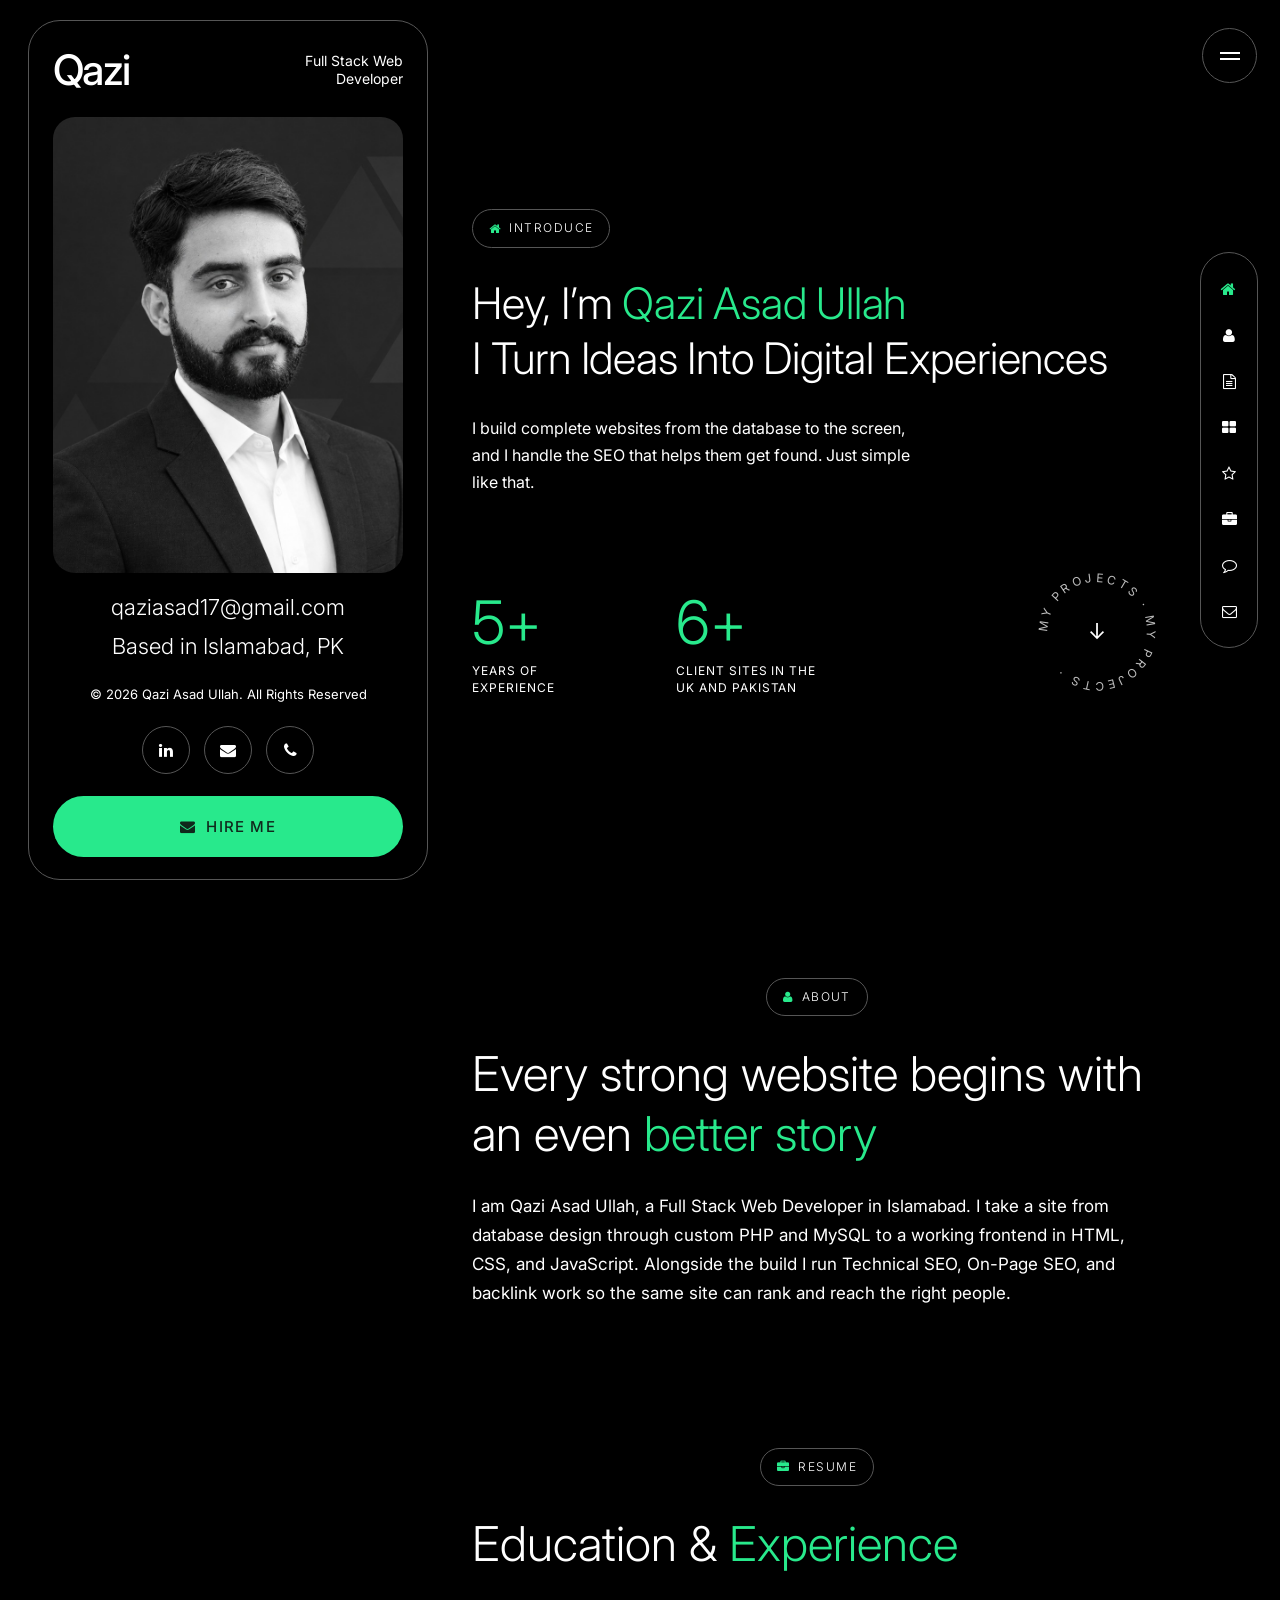
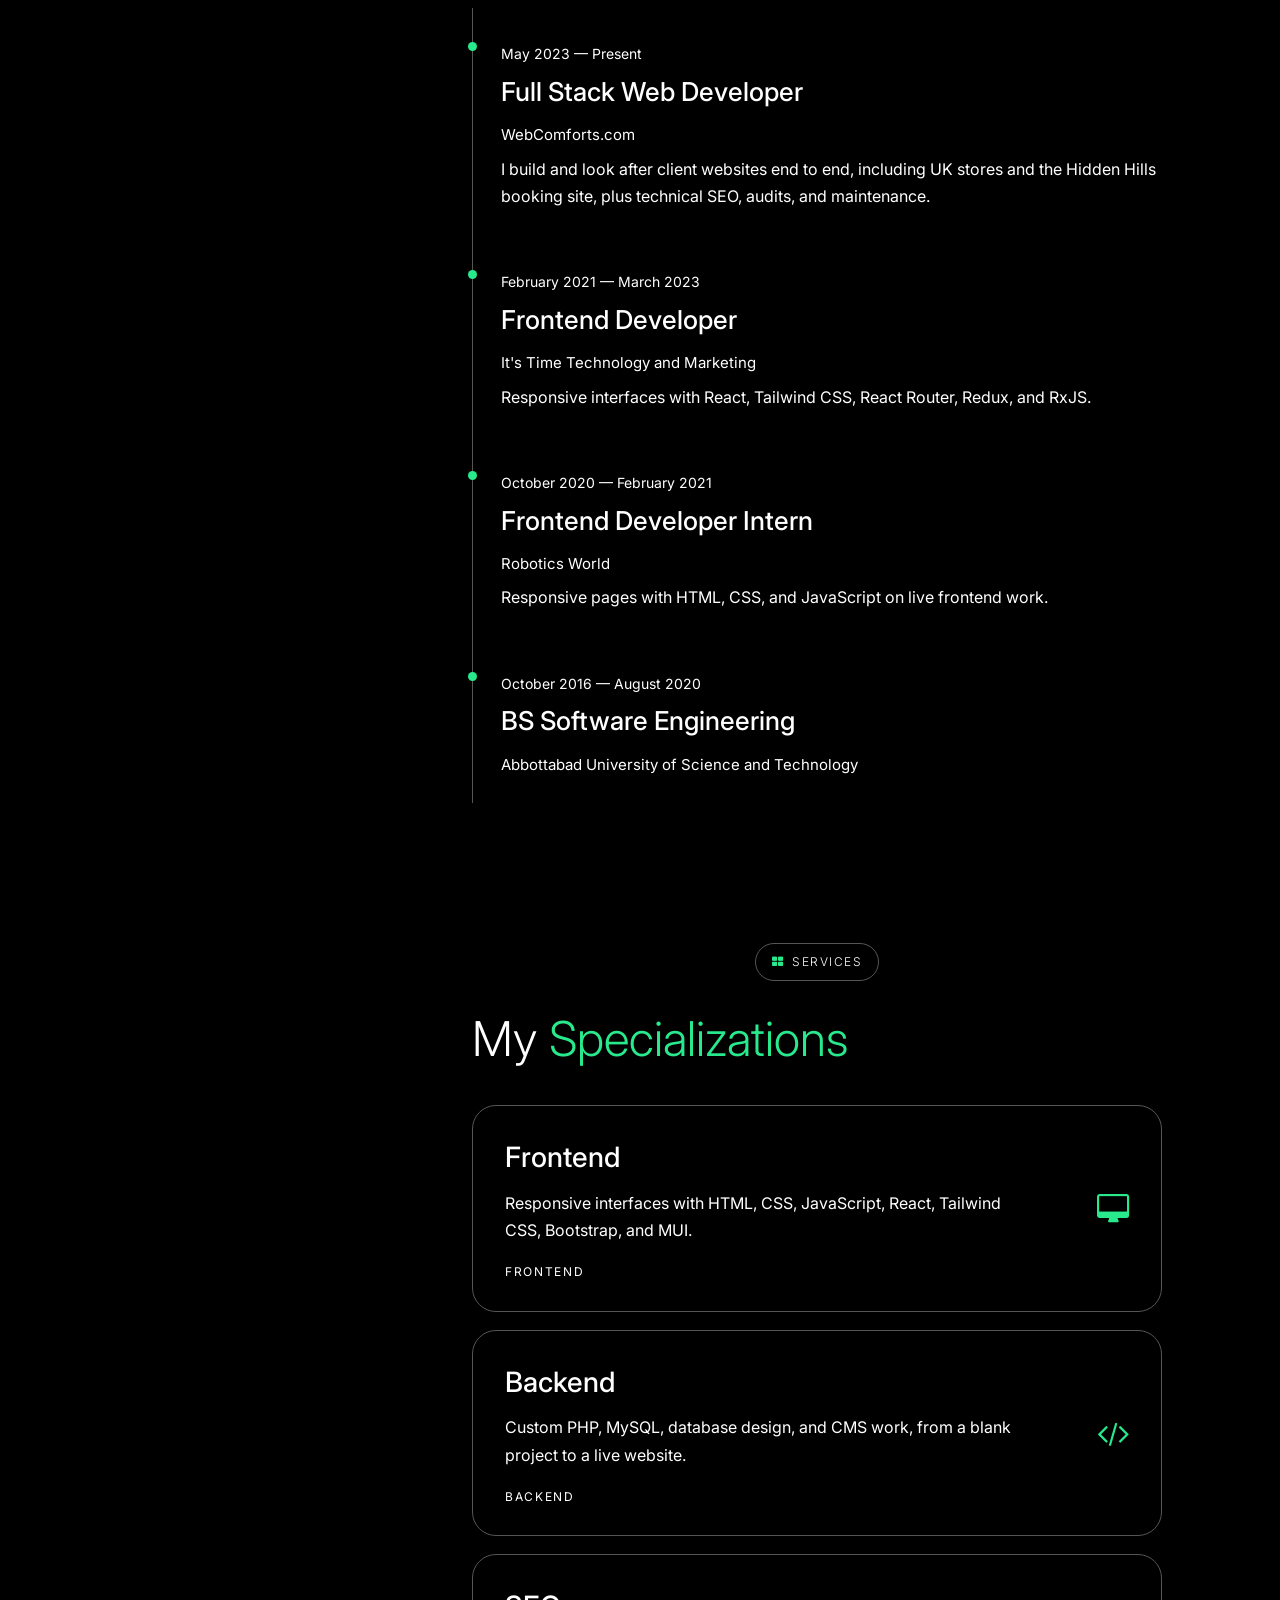
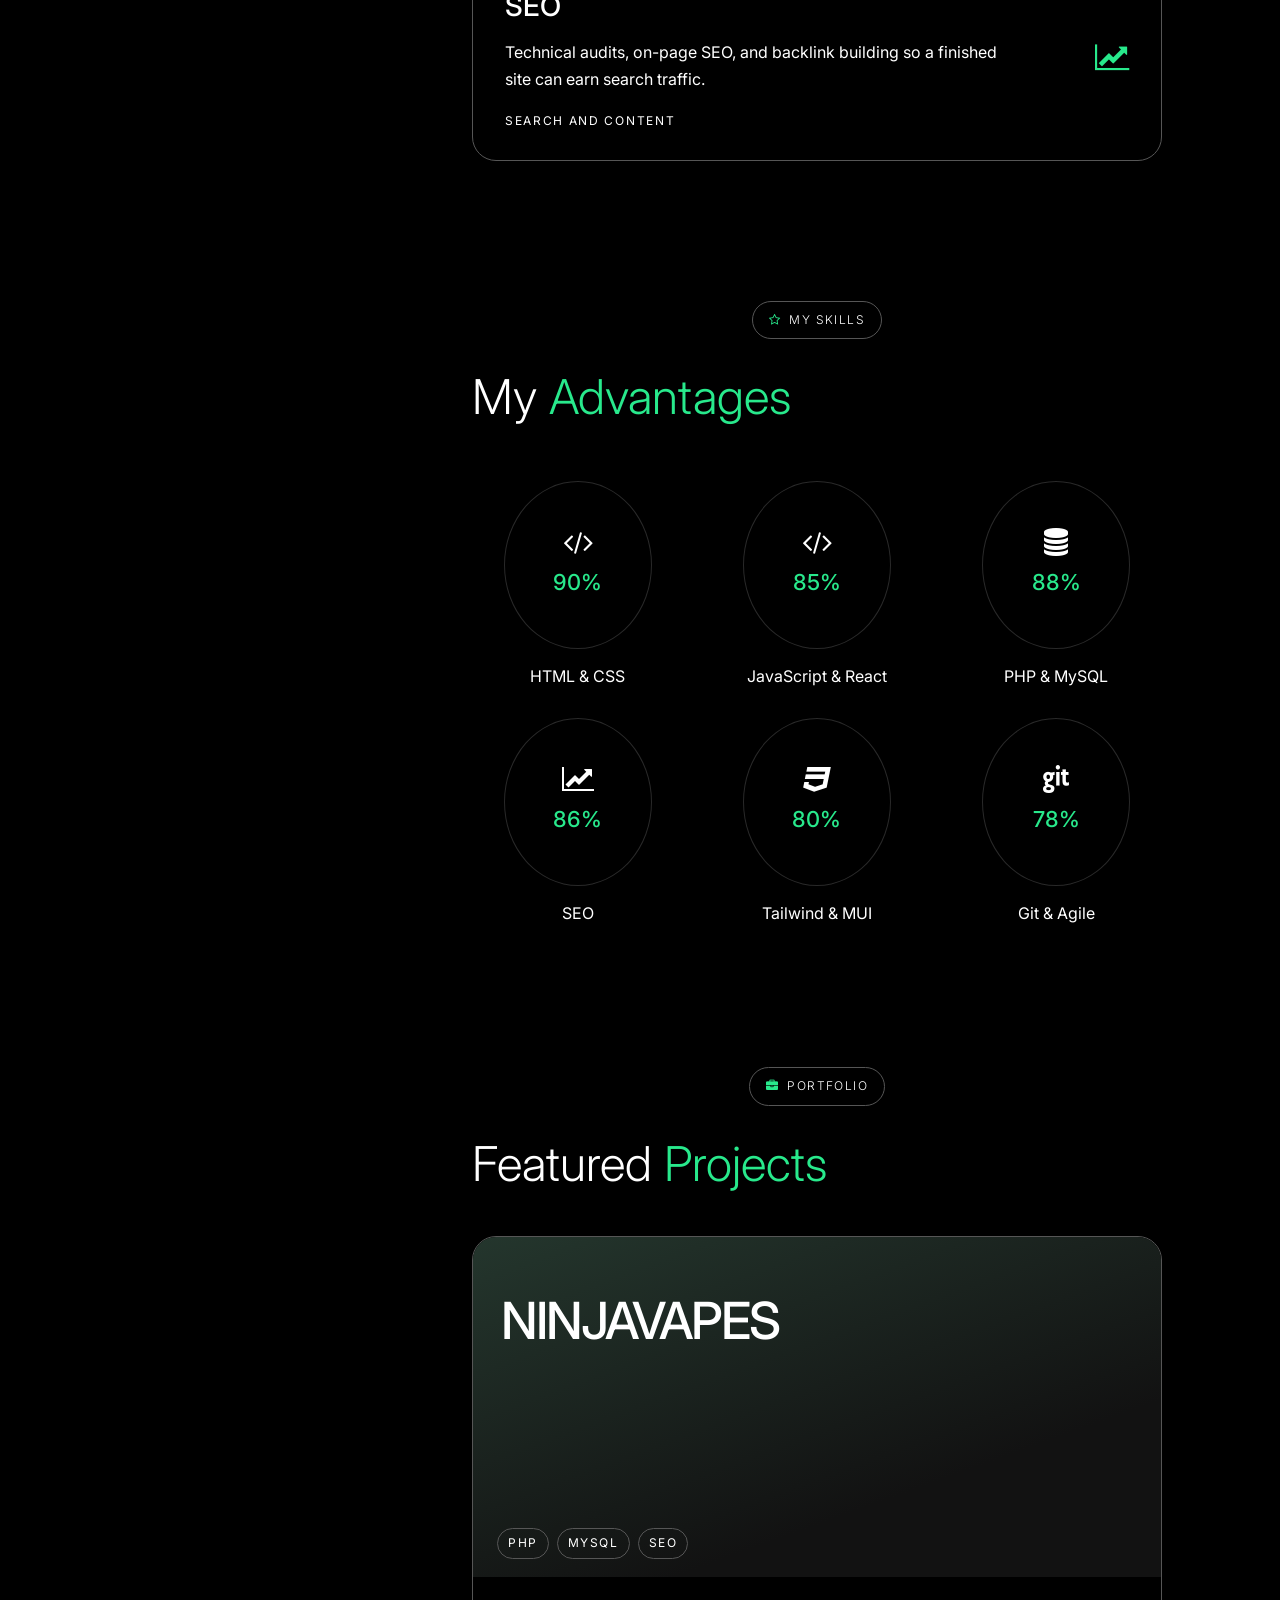
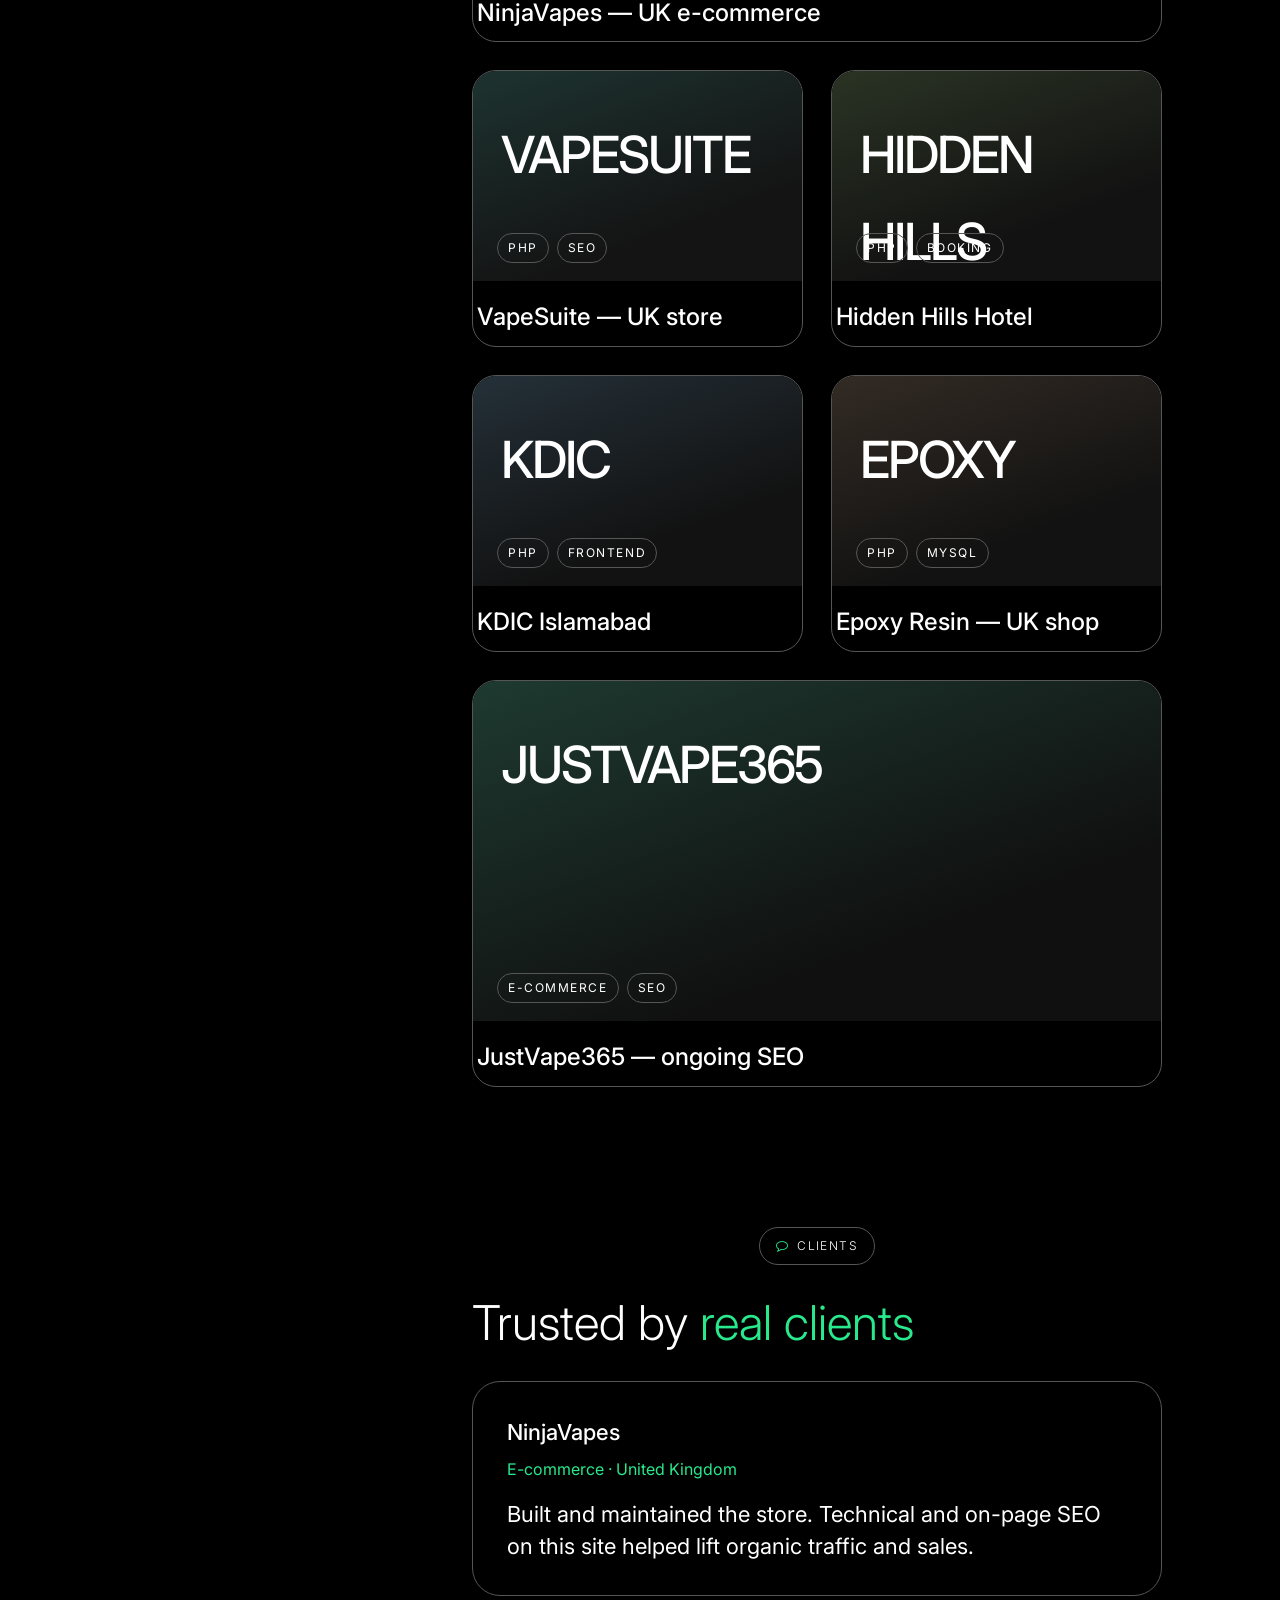
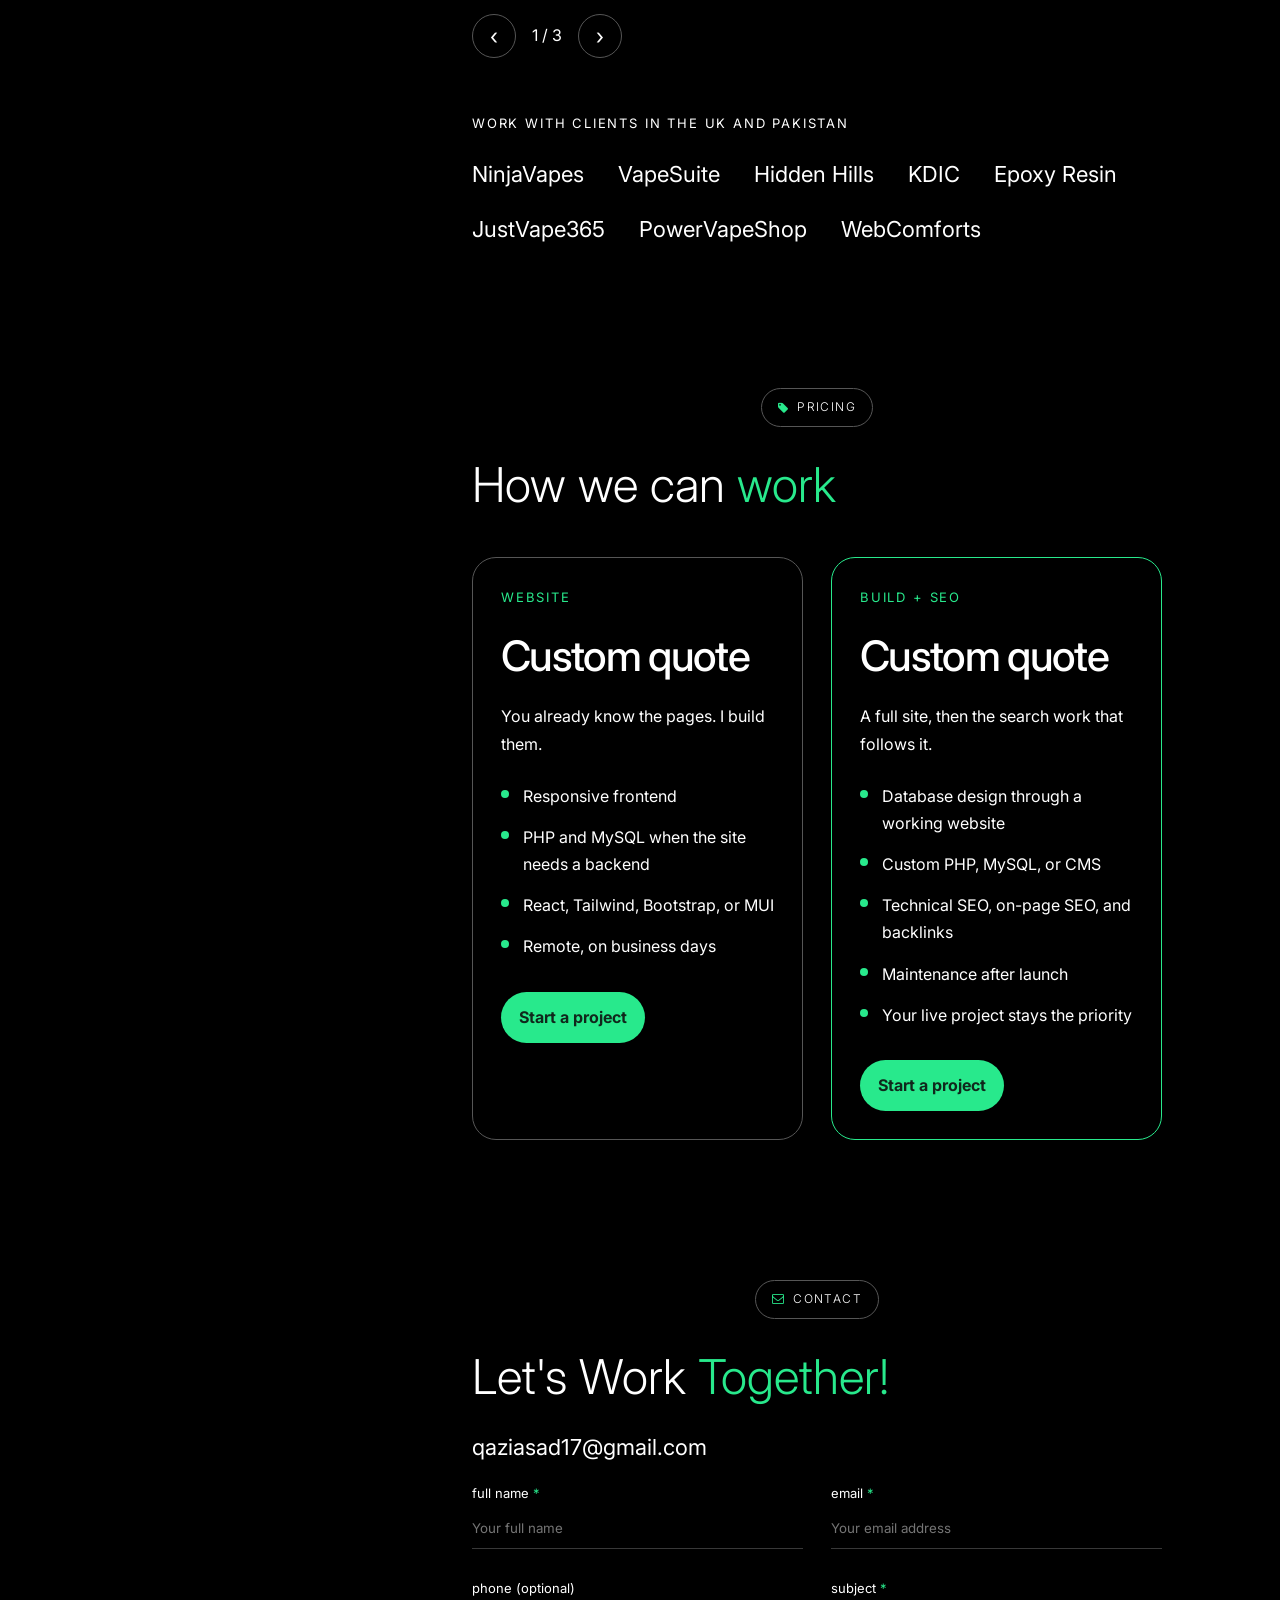
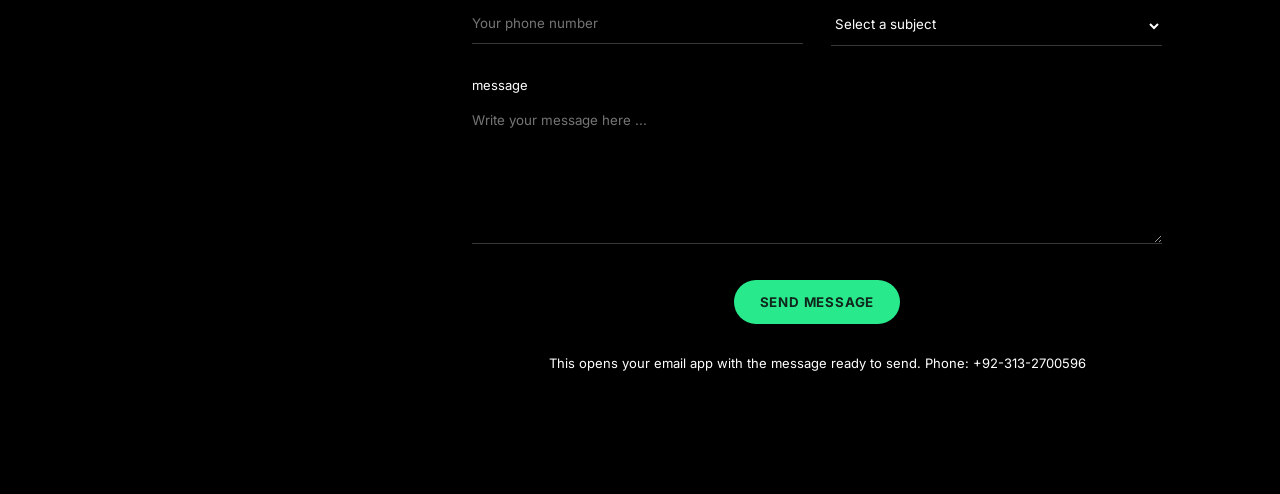
==== commit 1bfbf715: "New Potfolio" ====
--- a/index.html
+++ b/index.html
@@ -5,12 +5,18 @@
   <meta name="viewport" content="width=device-width, initial-scale=1">
   <meta name="description" content="Qazi Asad Ullah is a Full Stack Web Developer in Islamabad. He builds websites with PHP, MySQL, React, and SEO.">
   <title>Qazi Asad Ullah | Full Stack Web Developer</title>
-  <link rel="icon" href="img/favicon.png" type="image/png">
+  <link rel="icon" href="img/favicon.svg?v=3" type="image/svg+xml">
+  <link rel="icon" href="img/favicon.ico?v=3" sizes="48x48">
+  <link rel="icon" type="image/png" sizes="16x16" href="img/favicon-16x16.png?v=3">
+  <link rel="icon" type="image/png" sizes="32x32" href="img/favicon-32x32.png?v=3">
+  <link rel="icon" type="image/png" sizes="48x48" href="img/favicon-48x48.png?v=3">
+  <link rel="apple-touch-icon" sizes="180x180" href="img/apple-touch-icon.png?v=3">
+  <link rel="manifest" href="site.webmanifest">
   <link rel="preconnect" href="https://fonts.googleapis.com">
   <link rel="preconnect" href="https://fonts.gstatic.com" crossorigin>
   <link href="https://fonts.googleapis.com/css2?family=Inter:wght@300;400;500;600&display=swap" rel="stylesheet">
   <link rel="stylesheet" href="css/font-awesome.min.css">
-  <link rel="stylesheet" href="css/drake.css?v=16">
+  <link rel="stylesheet" href="css/drake.css?v=27">
 </head>
 <body>
   <button class="menu-btn" id="menuBtn" type="button" aria-label="Open menu" aria-expanded="false">
@@ -46,7 +52,7 @@
         </ul>
         <p>Social</p>
         <div class="drawer-social">
-          <a href="https://www.linkedin.com/in/qazi-asad-088233185" target="_blank" rel="noopener" aria-label="LinkedIn"><i class="fa fa-linkedin"></i></a>
+          <a href="https://www.linkedin.com/in/qazi-asad-ullah-088233185/" target="_blank" rel="noopener" aria-label="LinkedIn"><i class="fa fa-linkedin"></i></a>
           <a href="mailto:qaziasad17@gmail.com" aria-label="Email"><i class="fa fa-envelope"></i></a>
           <a href="tel:+923132700596" aria-label="Phone"><i class="fa fa-phone"></i></a>
         </div>
@@ -67,7 +73,7 @@
       <p class="base">Based in Islamabad, PK</p>
       <p class="copyright">&copy; <span id="year"></span> Qazi Asad Ullah. All Rights Reserved</p>
       <div class="socials">
-        <a href="https://www.linkedin.com/in/qazi-asad-088233185" target="_blank" rel="noopener" aria-label="LinkedIn"><i class="fa fa-linkedin"></i></a>
+        <a href="https://www.linkedin.com/in/qazi-asad-ullah-088233185/" target="_blank" rel="noopener" aria-label="LinkedIn"><i class="fa fa-linkedin"></i></a>
         <a href="mailto:qaziasad17@gmail.com" aria-label="Email"><i class="fa fa-envelope"></i></a>
         <a href="tel:+923132700596" aria-label="Phone"><i class="fa fa-phone"></i></a>
       </div>
@@ -78,7 +84,7 @@
   <main class="main">
     <section class="section hero" id="home">
       <p class="badge"><i class="fa fa-home"></i> Introduce</p>
-      <h2>Say Hi from <span class="accent">Qazi</span>, Full Stack Web Developer</h2>
+      <h2>Hey, I’m <span class="accent">Qazi Asad Ullah</span><br>I Turn Ideas Into Digital Experiences</h2>
       <p class="lead">I build complete websites from the database to the screen, and I handle the SEO that helps them get found. Just simple like that.</p>
       <div class="hero-row">
         <div class="stats">
@@ -149,15 +155,15 @@
           <div>
             <h3>Frontend</h3>
             <p>Responsive interfaces with HTML, CSS, JavaScript, React, Tailwind CSS, Bootstrap, and MUI.</p>
-            <span>React, Tailwind, Bootstrap</span>
+            <span>Frontend</span>
           </div>
           <i class="fa fa-desktop"></i>
         </article>
         <article class="service-row" data-anim="up" data-delay="120">
           <div>
-            <h3>Development</h3>
+            <h3>Backend</h3>
             <p>Custom PHP, MySQL, database design, and CMS work, from a blank project to a live website.</p>
-            <span>PHP and MySQL</span>
+            <span>Backend</span>
           </div>
           <i class="fa fa-code"></i>
         </article>
@@ -323,6 +329,6 @@
     </section>
   </main>
 
-  <script src="js/drake.js"></script>
+  <script src="js/drake.js?v=4"></script>
 </body>
 </html>
--- a/css/drake.css
+++ b/css/drake.css
@@ -302,11 +302,11 @@
 .hero { min-height: calc(100vh - 80px); display: flex; flex-direction: column; justify-content: center; padding-top: 20px; }
 .hero h2 {
   color: #fff;
-  font-size: clamp(46px, 5.4vw, 78px);
+  font-size: clamp(32px, 3.4vw, 48px);
   font-weight: 300;
   letter-spacing: -0.2px;
-  line-height: 1.15;
-  max-width: 770px;
+  line-height: 1.28;
+  max-width: 980px;
 }
 .hero h2 .accent,
 .section h2.display .accent { color: var(--green); }
@@ -589,7 +589,6 @@
 .v4 { background: linear-gradient(160deg, #243038, #121212 70%); }
 .v5 { background: linear-gradient(160deg, #332b24, #121212 70%); }
 .v6 { background: linear-gradient(160deg, #1e3a30, #101010 70%); }
-.project-body { padding: 22px 24px 26px; }
 .tags { display: flex; flex-wrap: wrap; gap: 8px; list-style: none; margin: 0 0 12px; padding: 0; }
 .tags li {
   border: 1px solid var(--line);
@@ -718,7 +717,7 @@
   .side-nav { display: none; }
   .menu-btn { top: 30px; right: 30px; left: auto; }
   .hero { min-height: auto; justify-content: flex-start; padding: 48px 0 10px; }
-  .hero h2 { font-size: 50px; line-height: 1.3; }
+  .hero h2 { font-size: 34px; line-height: 1.3; }
   .section { padding: 56px 0 16px; }
   .section h2.display { font-size: 38px; line-height: 1.4; }
   .hero-row {
@@ -757,7 +756,7 @@
   .identity h1 { font-size: 32px; }
   .contact-block a.mail,
   .contact-block .base { font-size: 18px; }
-  .hero h2 { font-size: 38px; }
+  .hero h2 { font-size: 28px; }
   .section h2.display { font-size: 32px; }
   .stats strong { font-size: 42px; }
   .menu-btn { top: 22px; right: 16px; }
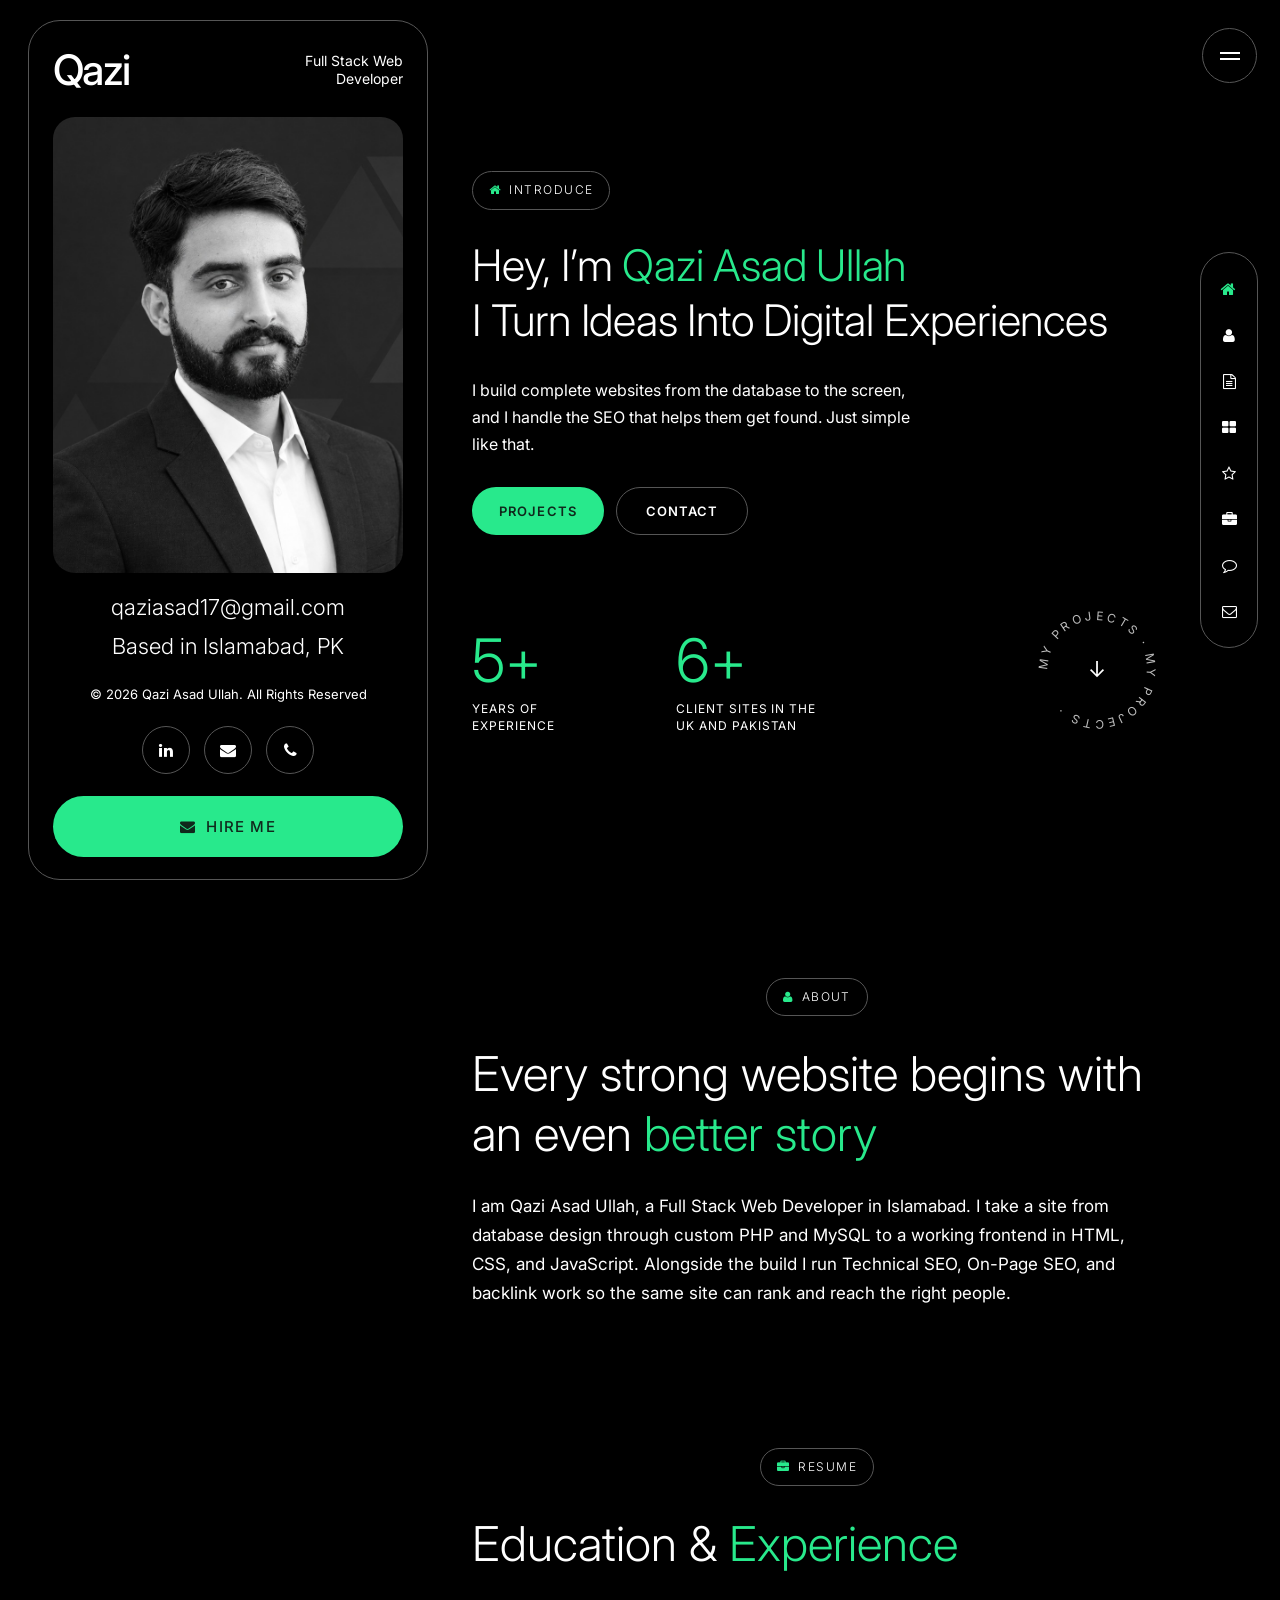
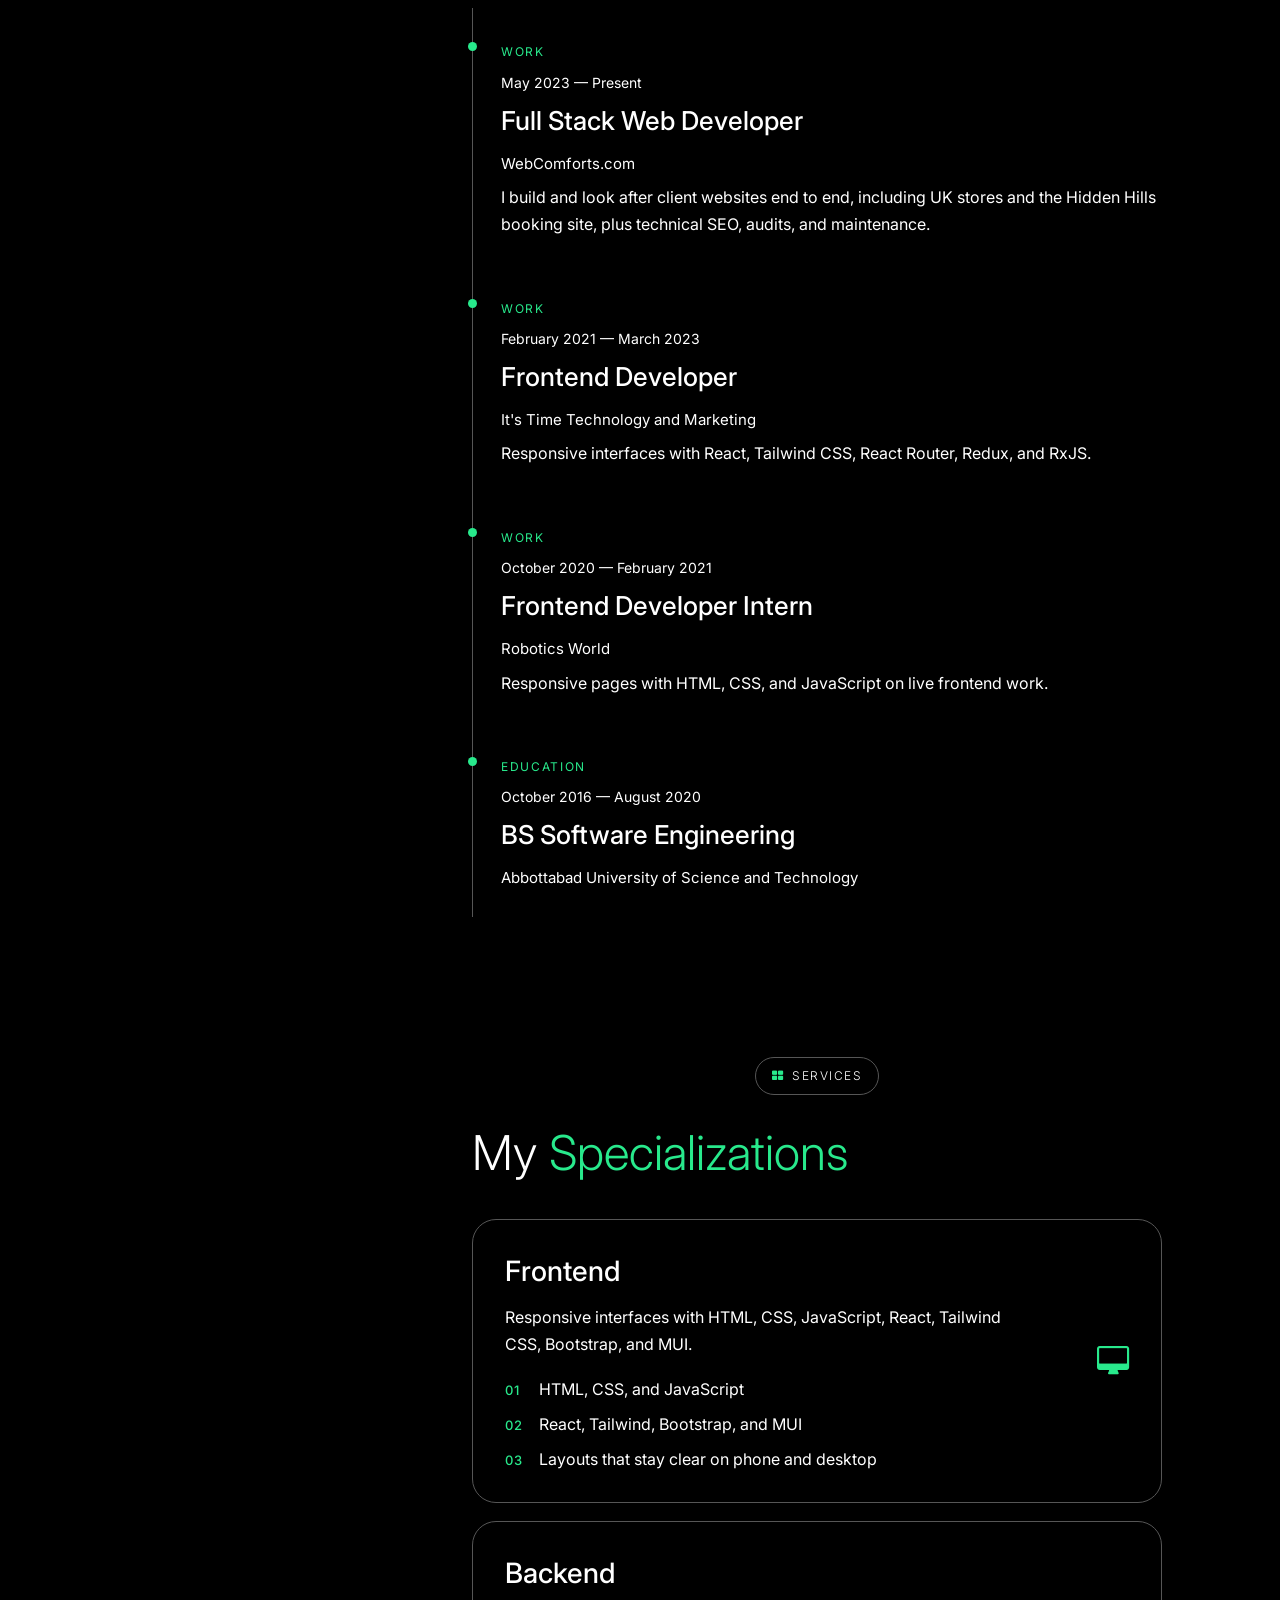
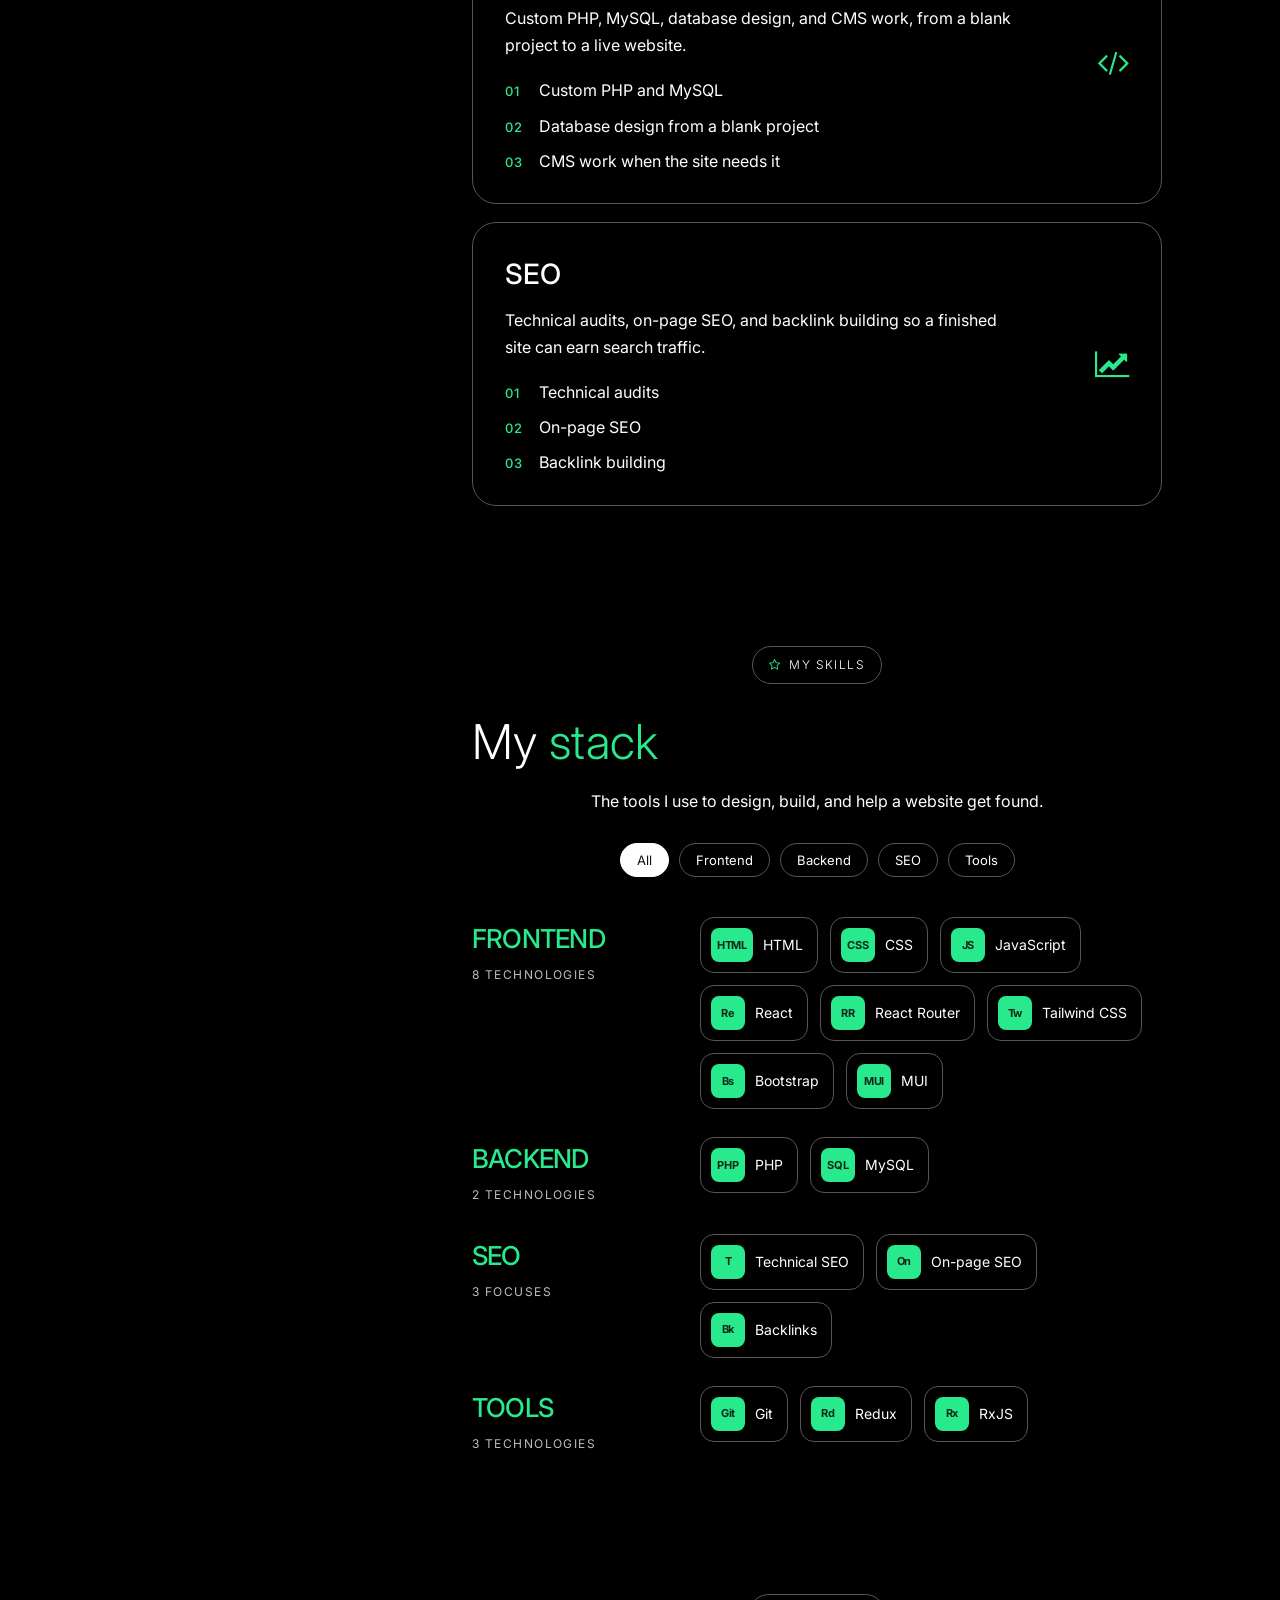
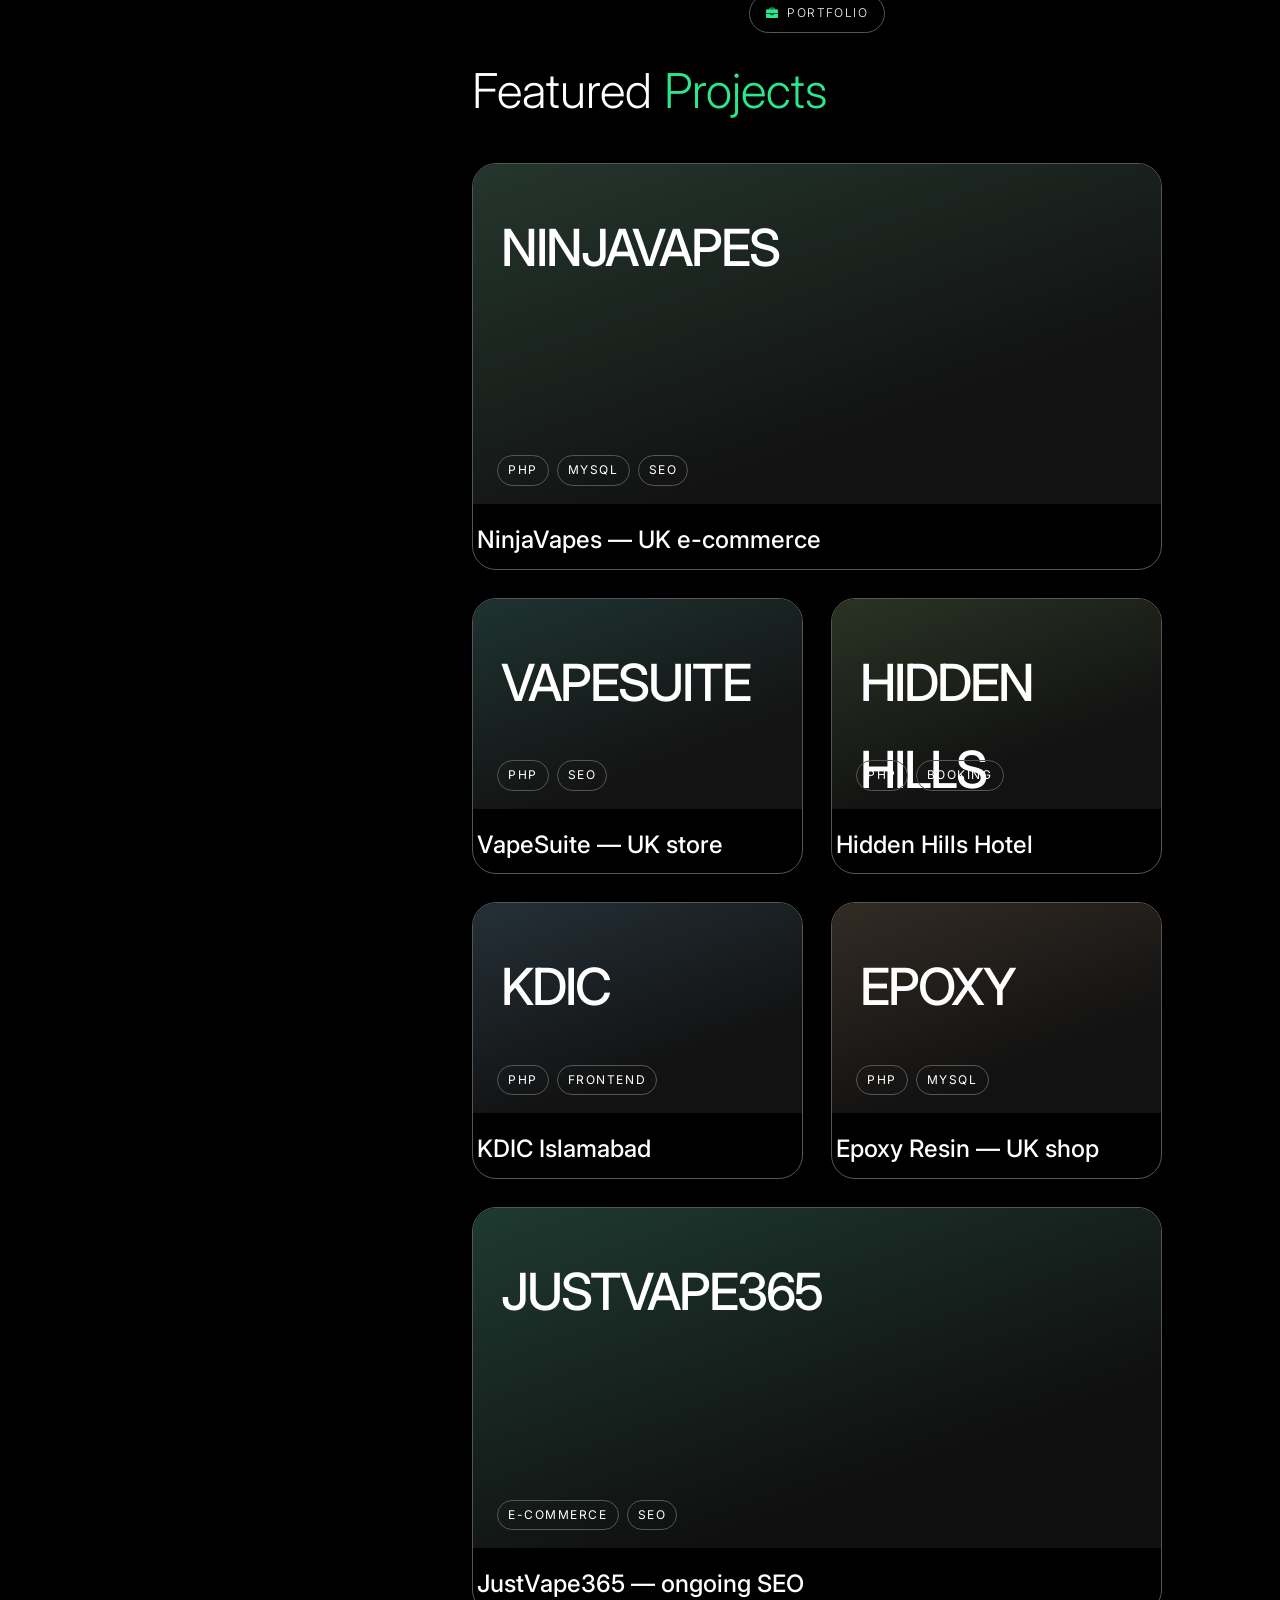
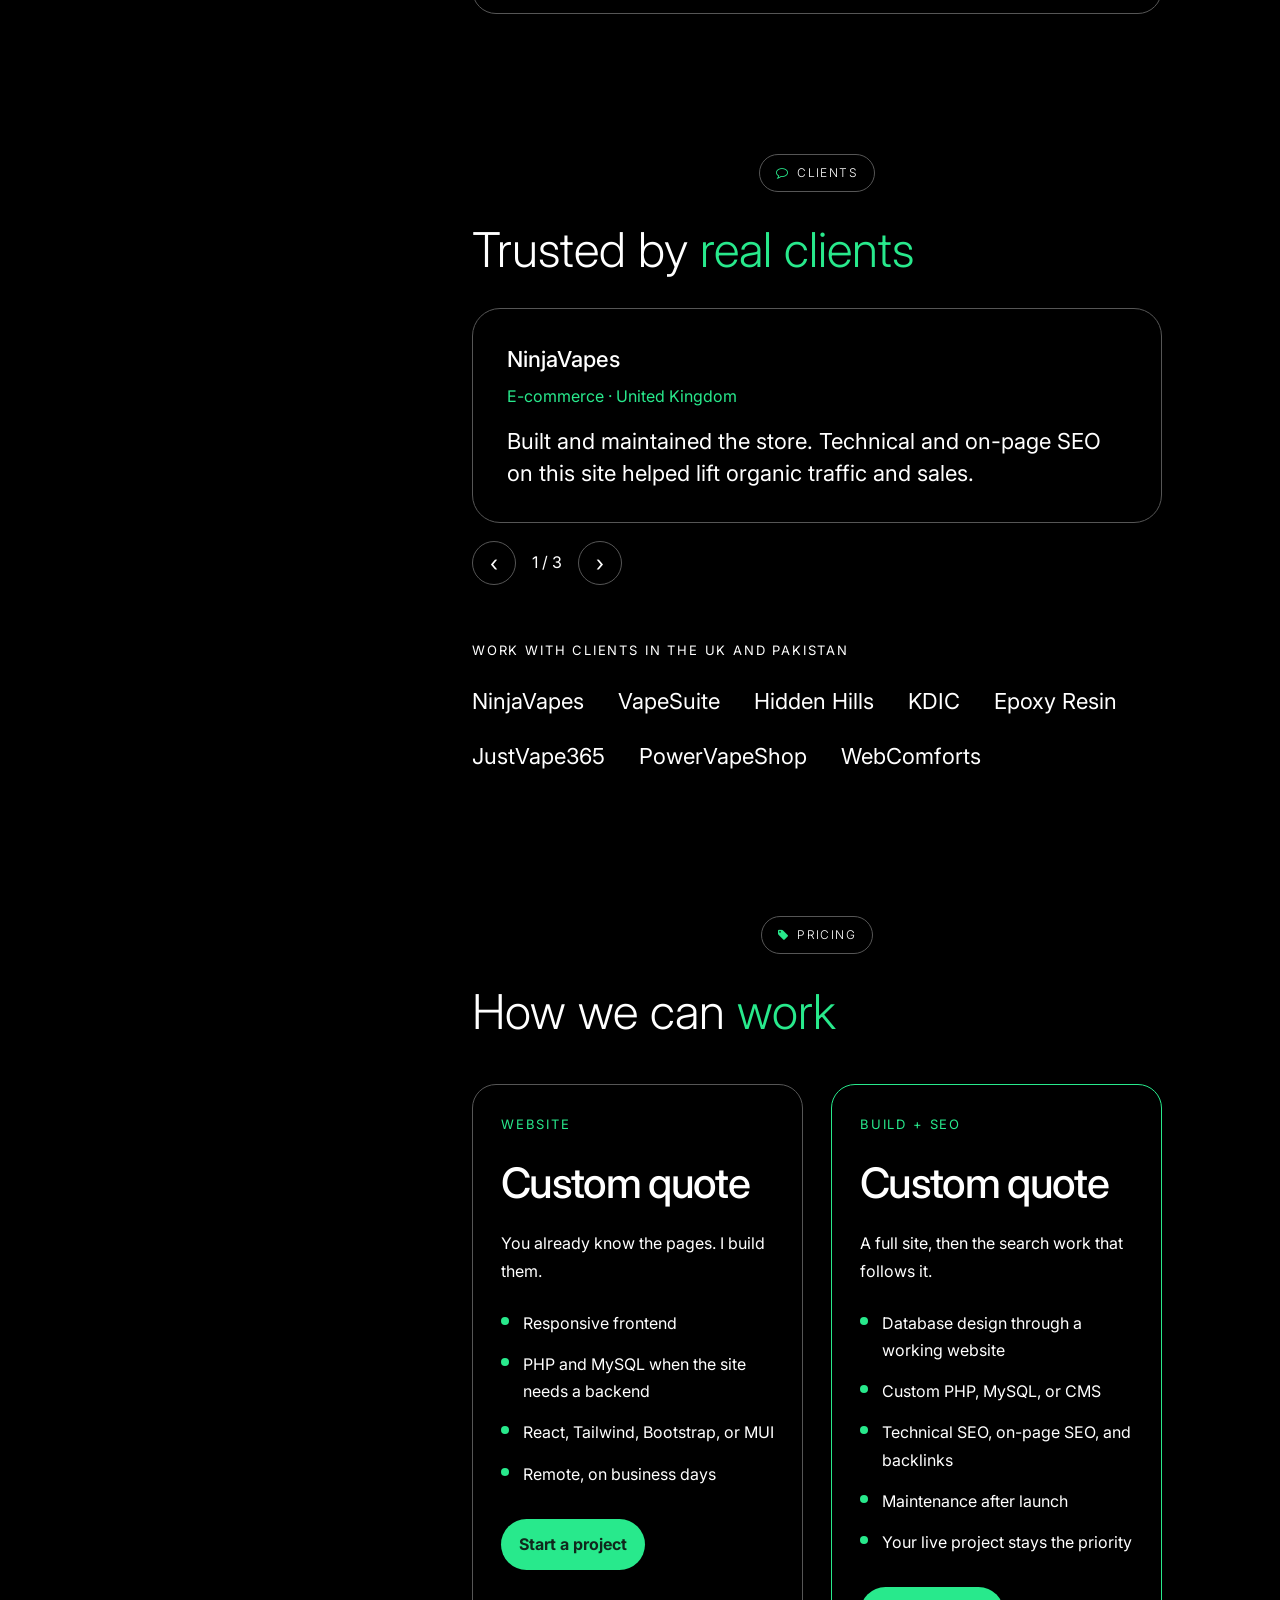
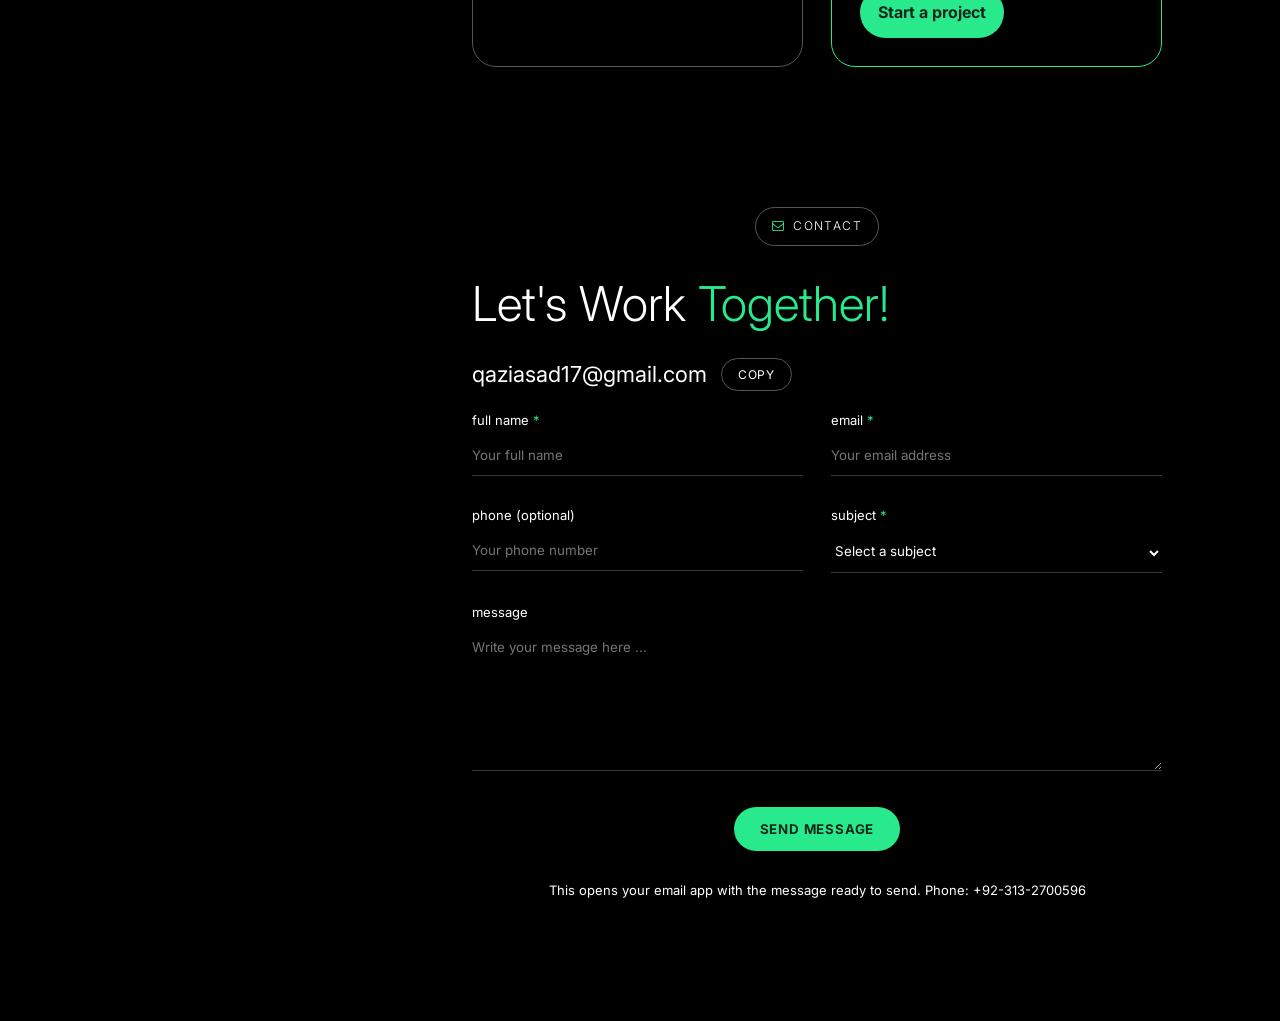
==== commit 09b045c9: "Potfolio Update" ====
--- a/index.html
+++ b/index.html
@@ -16,7 +16,7 @@
   <link rel="preconnect" href="https://fonts.gstatic.com" crossorigin>
   <link href="https://fonts.googleapis.com/css2?family=Inter:wght@300;400;500;600&display=swap" rel="stylesheet">
   <link rel="stylesheet" href="css/font-awesome.min.css">
-  <link rel="stylesheet" href="css/drake.css?v=27">
+  <link rel="stylesheet" href="css/drake.css?v=29">
 </head>
 <body>
   <button class="menu-btn" id="menuBtn" type="button" aria-label="Open menu" aria-expanded="false">
@@ -86,6 +86,10 @@
       <p class="badge"><i class="fa fa-home"></i> Introduce</p>
       <h2>Hey, I’m <span class="accent">Qazi Asad Ullah</span><br>I Turn Ideas Into Digital Experiences</h2>
       <p class="lead">I build complete websites from the database to the screen, and I handle the SEO that helps them get found. Just simple like that.</p>
+      <div class="hero-actions">
+        <a class="solid" href="#portfolio">Projects</a>
+        <a class="ghost" href="#contact">Contact</a>
+      </div>
       <div class="hero-row">
         <div class="stats">
           <div>
@@ -122,24 +126,28 @@
       <h2 class="display" data-anim="up">Education &amp; <span class="accent">Experience</span></h2>
       <div class="timeline">
         <article class="job" data-anim="right">
+          <p class="kind">Work</p>
           <p class="when">May 2023 — Present</p>
           <h3>Full Stack Web Developer</h3>
           <p class="where">WebComforts.com</p>
           <p>I build and look after client websites end to end, including UK stores and the Hidden Hills booking site, plus technical SEO, audits, and maintenance.</p>
         </article>
         <article class="job" data-anim="right" data-delay="120">
+          <p class="kind">Work</p>
           <p class="when">February 2021 — March 2023</p>
           <h3>Frontend Developer</h3>
           <p class="where">It's Time Technology and Marketing</p>
           <p>Responsive interfaces with React, Tailwind CSS, React Router, Redux, and RxJS.</p>
         </article>
         <article class="job" data-anim="right" data-delay="200">
+          <p class="kind">Work</p>
           <p class="when">October 2020 — February 2021</p>
           <h3>Frontend Developer Intern</h3>
           <p class="where">Robotics World</p>
           <p>Responsive pages with HTML, CSS, and JavaScript on live frontend work.</p>
         </article>
         <article class="job" data-anim="right" data-delay="280">
+          <p class="kind">Education</p>
           <p class="when">October 2016 — August 2020</p>
           <h3>BS Software Engineering</h3>
           <p class="where">Abbottabad University of Science and Technology</p>
@@ -155,7 +163,11 @@
           <div>
             <h3>Frontend</h3>
             <p>Responsive interfaces with HTML, CSS, JavaScript, React, Tailwind CSS, Bootstrap, and MUI.</p>
-            <span>Frontend</span>
+            <ul class="points">
+              <li><b>01</b> HTML, CSS, and JavaScript</li>
+              <li><b>02</b> React, Tailwind, Bootstrap, and MUI</li>
+              <li><b>03</b> Layouts that stay clear on phone and desktop</li>
+            </ul>
           </div>
           <i class="fa fa-desktop"></i>
         </article>
@@ -163,7 +175,11 @@
           <div>
             <h3>Backend</h3>
             <p>Custom PHP, MySQL, database design, and CMS work, from a blank project to a live website.</p>
-            <span>Backend</span>
+            <ul class="points">
+              <li><b>01</b> Custom PHP and MySQL</li>
+              <li><b>02</b> Database design from a blank project</li>
+              <li><b>03</b> CMS work when the site needs it</li>
+            </ul>
           </div>
           <i class="fa fa-code"></i>
         </article>
@@ -171,7 +187,11 @@
           <div>
             <h3>SEO</h3>
             <p>Technical audits, on-page SEO, and backlink building so a finished site can earn search traffic.</p>
-            <span>Search and content</span>
+            <ul class="points">
+              <li><b>01</b> Technical audits</li>
+              <li><b>02</b> On-page SEO</li>
+              <li><b>03</b> Backlink building</li>
+            </ul>
           </div>
           <i class="fa fa-line-chart"></i>
         </article>
@@ -180,14 +200,64 @@
 
     <section class="section" id="skills">
       <p class="badge" data-anim="up"><i class="fa fa-star-o"></i> My Skills</p>
-      <h2 class="display" data-anim="up">My <span class="accent">Advantages</span></h2>
-      <div class="skill-grid">
-        <div class="skill" data-anim="left"><div class="bubble"><i class="fa fa-code"></i><strong>90%</strong></div><p>HTML &amp; CSS</p></div>
-        <div class="skill" data-anim="up" data-delay="80"><div class="bubble"><i class="fa fa-code"></i><strong>85%</strong></div><p>JavaScript &amp; React</p></div>
-        <div class="skill" data-anim="up" data-delay="140"><div class="bubble"><i class="fa fa-database"></i><strong>88%</strong></div><p>PHP &amp; MySQL</p></div>
-        <div class="skill" data-anim="right" data-delay="180"><div class="bubble"><i class="fa fa-line-chart"></i><strong>86%</strong></div><p>SEO</p></div>
-        <div class="skill" data-anim="left" data-delay="80"><div class="bubble"><i class="fa fa-css3"></i><strong>80%</strong></div><p>Tailwind &amp; MUI</p></div>
-        <div class="skill" data-anim="up" data-delay="140"><div class="bubble"><i class="fa fa-git"></i><strong>78%</strong></div><p>Git &amp; Agile</p></div>
+      <h2 class="display" data-anim="up">My <span class="accent">stack</span></h2>
+      <p class="stack-lead" data-anim="up">The tools I use to design, build, and help a website get found.</p>
+      <div class="stack-filters" data-anim="up" role="tablist" aria-label="Skill categories">
+        <button type="button" data-filter="all" class="active" aria-pressed="true">All</button>
+        <button type="button" data-filter="frontend" aria-pressed="false">Frontend</button>
+        <button type="button" data-filter="backend" aria-pressed="false">Backend</button>
+        <button type="button" data-filter="seo" aria-pressed="false">SEO</button>
+        <button type="button" data-filter="tools" aria-pressed="false">Tools</button>
+      </div>
+      <div class="stack-groups" data-anim="up">
+        <div class="stack-group" data-group="frontend">
+          <div>
+            <h3>Frontend</h3>
+            <p class="count">8 technologies</p>
+          </div>
+          <div class="stack-chips">
+            <span><i class="mark">HTML</i> HTML</span>
+            <span><i class="mark">CSS</i> CSS</span>
+            <span><i class="mark">JS</i> JavaScript</span>
+            <span><i class="mark">Re</i> React</span>
+            <span><i class="mark">RR</i> React Router</span>
+            <span><i class="mark">Tw</i> Tailwind CSS</span>
+            <span><i class="mark">Bs</i> Bootstrap</span>
+            <span><i class="mark">MUI</i> MUI</span>
+          </div>
+        </div>
+        <div class="stack-group" data-group="backend">
+          <div>
+            <h3>Backend</h3>
+            <p class="count">2 technologies</p>
+          </div>
+          <div class="stack-chips">
+            <span><i class="mark">PHP</i> PHP</span>
+            <span><i class="mark">SQL</i> MySQL</span>
+          </div>
+        </div>
+        <div class="stack-group" data-group="seo">
+          <div>
+            <h3>SEO</h3>
+            <p class="count">3 focuses</p>
+          </div>
+          <div class="stack-chips">
+            <span><i class="mark">T</i> Technical SEO</span>
+            <span><i class="mark">On</i> On-page SEO</span>
+            <span><i class="mark">Bk</i> Backlinks</span>
+          </div>
+        </div>
+        <div class="stack-group" data-group="tools">
+          <div>
+            <h3>Tools</h3>
+            <p class="count">3 technologies</p>
+          </div>
+          <div class="stack-chips">
+            <span><i class="mark">Git</i> Git</span>
+            <span><i class="mark">Rd</i> Redux</span>
+            <span><i class="mark">Rx</i> RxJS</span>
+          </div>
+        </div>
       </div>
     </section>
 
@@ -295,7 +365,10 @@
     <section class="section" id="contact">
       <p class="badge" data-anim="up"><i class="fa fa-envelope-o"></i> Contact</p>
       <h2 class="display" data-anim="up">Let's Work <span class="accent">Together!</span></h2>
-      <a class="plain-mail" data-anim="up" href="mailto:qaziasad17@gmail.com">qaziasad17@gmail.com</a>
+      <div class="mail-row" data-anim="up">
+        <a class="plain-mail" href="mailto:qaziasad17@gmail.com">qaziasad17@gmail.com</a>
+        <button class="copy-mail" id="copyMail" type="button">Copy</button>
+      </div>
       <form id="contactForm" class="form-grid" data-anim="up">
         <div class="field">
           <label for="full-name">Full name <em>*</em></label>
@@ -329,6 +402,8 @@
     </section>
   </main>
 
-  <script src="js/drake.js?v=4"></script>
+  <button class="to-top" id="toTop" type="button" aria-label="Back to top" hidden><i class="fa fa-angle-up"></i></button>
+
+  <script src="js/drake.js?v=5"></script>
 </body>
 </html>
--- a/css/drake.css
+++ b/css/drake.css
@@ -315,6 +315,29 @@
   margin-top: 28px;
   font-size: 16px;
 }
+.hero-actions {
+  display: flex;
+  flex-wrap: wrap;
+  gap: 12px;
+  margin-top: 28px;
+}
+.hero-actions a {
+  display: inline-flex;
+  align-items: center;
+  justify-content: center;
+  min-width: 132px;
+  border-radius: 999px;
+  padding: 12px 22px;
+  letter-spacing: 0.08em;
+  text-transform: uppercase;
+  font-size: 13px;
+  font-weight: 600;
+}
+.hero-actions .solid { background: var(--green); color: var(--green-ink); }
+.hero-actions .ghost { border: 1px solid var(--line); color: var(--white); }
+.hero-actions a:hover { transform: translateY(-2px); }
+.hero-actions .solid:hover { filter: brightness(1.06); }
+.hero-actions .ghost:hover { border-color: var(--green); color: var(--green); }
 .hero-row {
   display: flex;
   align-items: flex-end;
@@ -405,6 +428,12 @@
   left: -33px;
   top: 34px;
 }
+.job .kind {
+  color: var(--green);
+  font-size: 12px;
+  letter-spacing: 0.14em;
+  text-transform: uppercase;
+}
 .job .when {
   color: var(--muted);
   font-size: 14px;
@@ -435,6 +464,64 @@
   color: #ffffff;
 }
 .service-row > i { color: var(--green); font-size: 30px; }
+.points { list-style: none; margin: 18px 0 0; padding: 0; display: flex; flex-direction: column; gap: 8px; }
+.points li { display: flex; gap: 12px; align-items: baseline; color: #ffffff; }
+.points b { color: var(--green); font-weight: 500; font-size: 13px; letter-spacing: 0.06em; min-width: 22px; }
+
+.stack-lead { margin-top: 16px; max-width: 560px; text-align: center; align-self: center; }
+.stack-filters { display: flex; flex-wrap: wrap; justify-content: center; gap: 10px; margin-top: 28px; }
+.stack-filters button {
+  border: 1px solid var(--line);
+  background: transparent;
+  color: #ffffff;
+  border-radius: 999px;
+  padding: 8px 16px;
+  cursor: pointer;
+  font-size: 13px;
+}
+.stack-filters button.active { background: #ffffff; color: #111111; border-color: #ffffff; }
+.stack-groups { margin-top: 40px; display: flex; flex-direction: column; gap: 28px; width: 100%; }
+.stack-group { display: grid; grid-template-columns: 200px 1fr; gap: 20px 28px; align-items: start; }
+.stack-group[hidden] { display: none; }
+.stack-group h3 {
+  color: var(--green);
+  font-size: 26px;
+  font-weight: 500;
+  letter-spacing: -0.03em;
+  text-transform: uppercase;
+}
+.stack-group .count {
+  margin-top: 4px;
+  color: #bdbdbd;
+  font-size: 12px;
+  letter-spacing: 0.12em;
+  text-transform: uppercase;
+}
+.stack-chips { display: flex; flex-wrap: wrap; gap: 12px; }
+.stack-chips span {
+  display: inline-flex;
+  align-items: center;
+  gap: 10px;
+  border: 1px solid var(--line);
+  border-radius: 14px;
+  padding: 10px 14px 10px 10px;
+  color: #ffffff;
+  font-size: 14px;
+}
+.mark {
+  min-width: 34px;
+  height: 34px;
+  padding: 0 6px;
+  border-radius: 8px;
+  display: grid;
+  place-items: center;
+  background: var(--green);
+  color: var(--green-ink);
+  font-style: normal;
+  font-size: 11px;
+  font-weight: 700;
+  letter-spacing: -0.03em;
+}
 
 .skill-grid { grid-template-columns: repeat(4, 1fr); }
 .bubble {
@@ -494,7 +581,37 @@
 .brand-row { display: flex; flex-wrap: wrap; gap: 18px 34px; margin-top: 22px; }
 .brand-row span { color: #ffffff; font-size: 22px; }
 
-.plain-mail { color: var(--white); font-size: 22px; margin: 22px 0 8px; }
+.mail-row { display: flex; align-items: center; flex-wrap: wrap; gap: 14px; margin: 22px 0 8px; }
+.plain-mail { color: var(--white); font-size: 22px; }
+.copy-mail {
+  border: 1px solid var(--line);
+  background: transparent;
+  color: #ffffff;
+  border-radius: 999px;
+  padding: 8px 16px;
+  cursor: pointer;
+  letter-spacing: 0.06em;
+  text-transform: uppercase;
+  font-size: 12px;
+}
+.copy-mail:hover,
+.copy-mail.done { border-color: var(--green); color: var(--green); }
+.to-top {
+  position: fixed;
+  right: 27px;
+  bottom: 28px;
+  z-index: 40;
+  width: 48px;
+  height: 48px;
+  border-radius: 50%;
+  border: 1px solid #575757;
+  background: #000000;
+  color: #ffffff;
+  cursor: pointer;
+  font-size: 22px;
+}
+.to-top:hover { border-color: var(--green); color: var(--green); }
+.to-top[hidden] { display: none; }
 #contact .form-grid { max-width: 760px; margin-top: 8px; }
 #contact .field input,
 #contact .field select,
@@ -761,6 +878,8 @@
   .stats strong { font-size: 42px; }
   .menu-btn { top: 22px; right: 16px; }
   .service-row { flex-direction: column; align-items: flex-start; }
+  .stack-group { grid-template-columns: 1fr; }
+  .hero-actions a { flex: 1; }
   .bubble { width: 120px; height: 136px; }
   .nav-drawer { width: min(345px, 86vw); }
 }
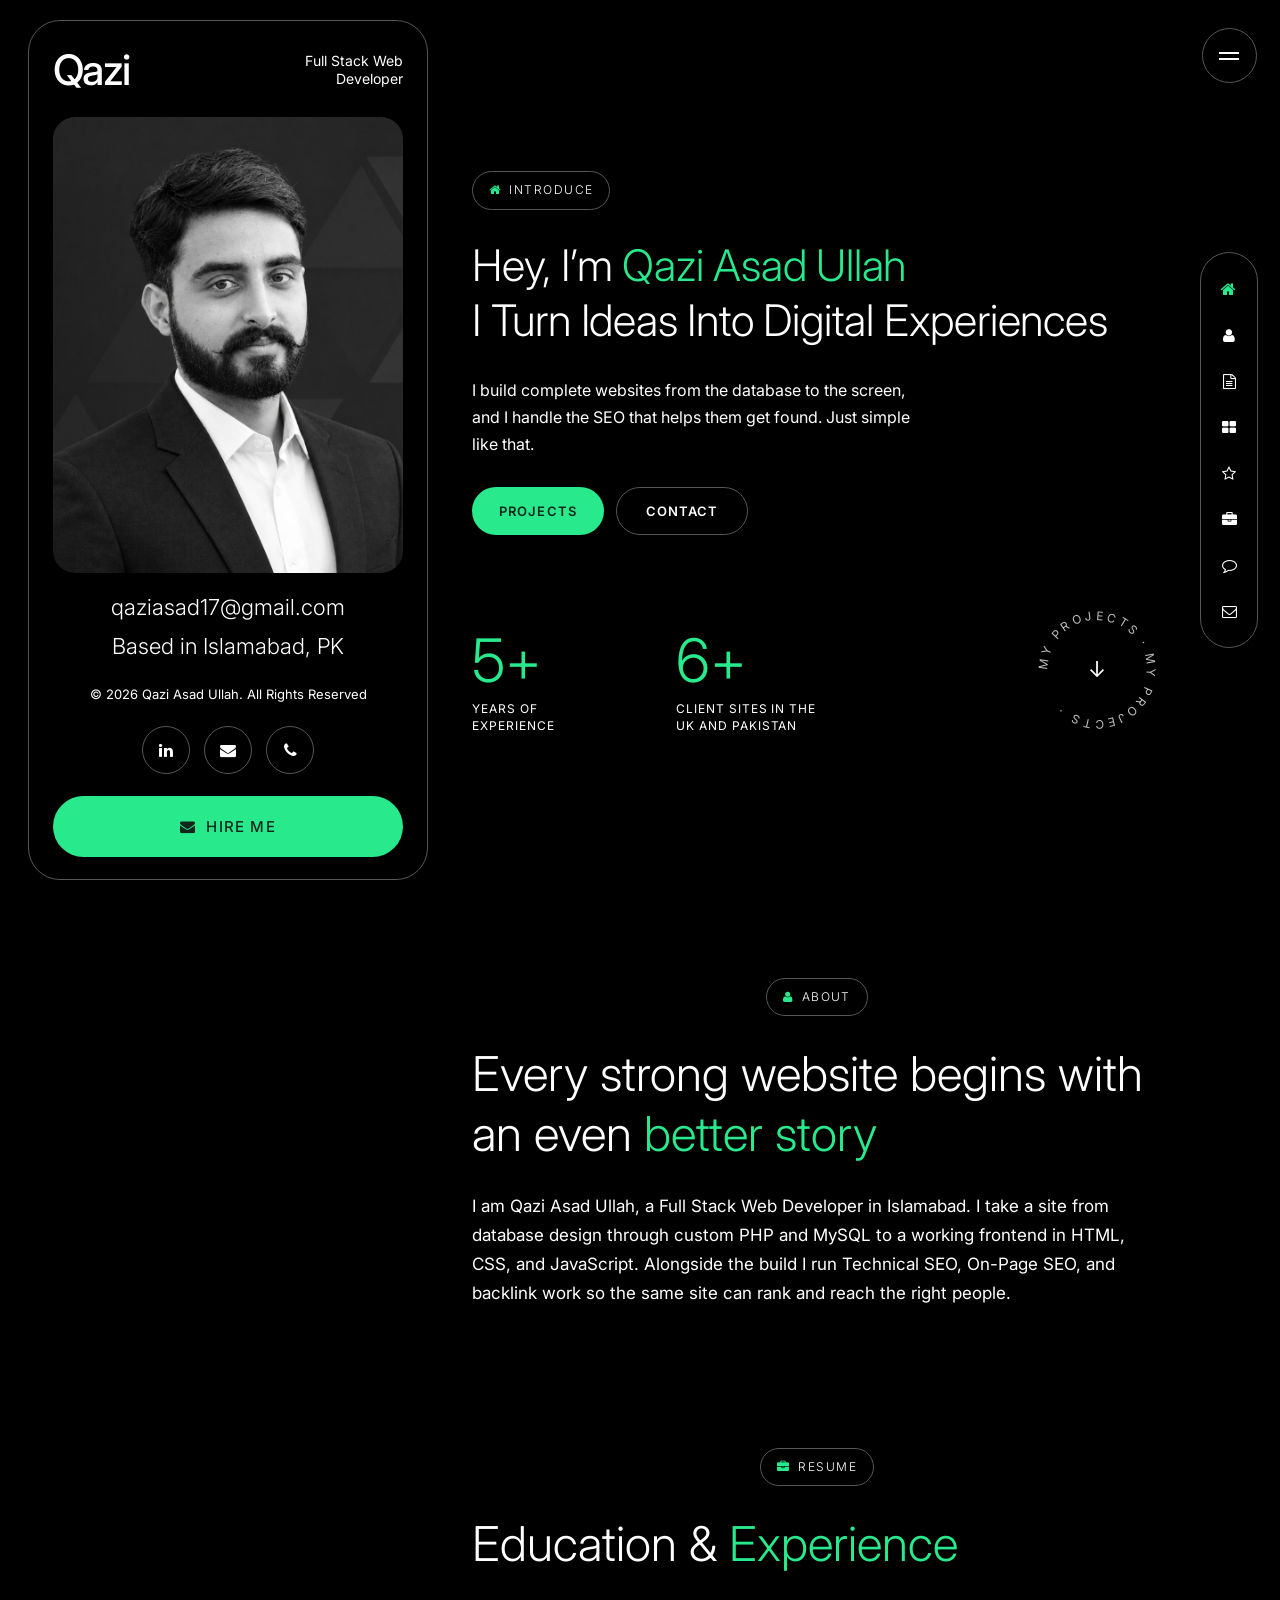
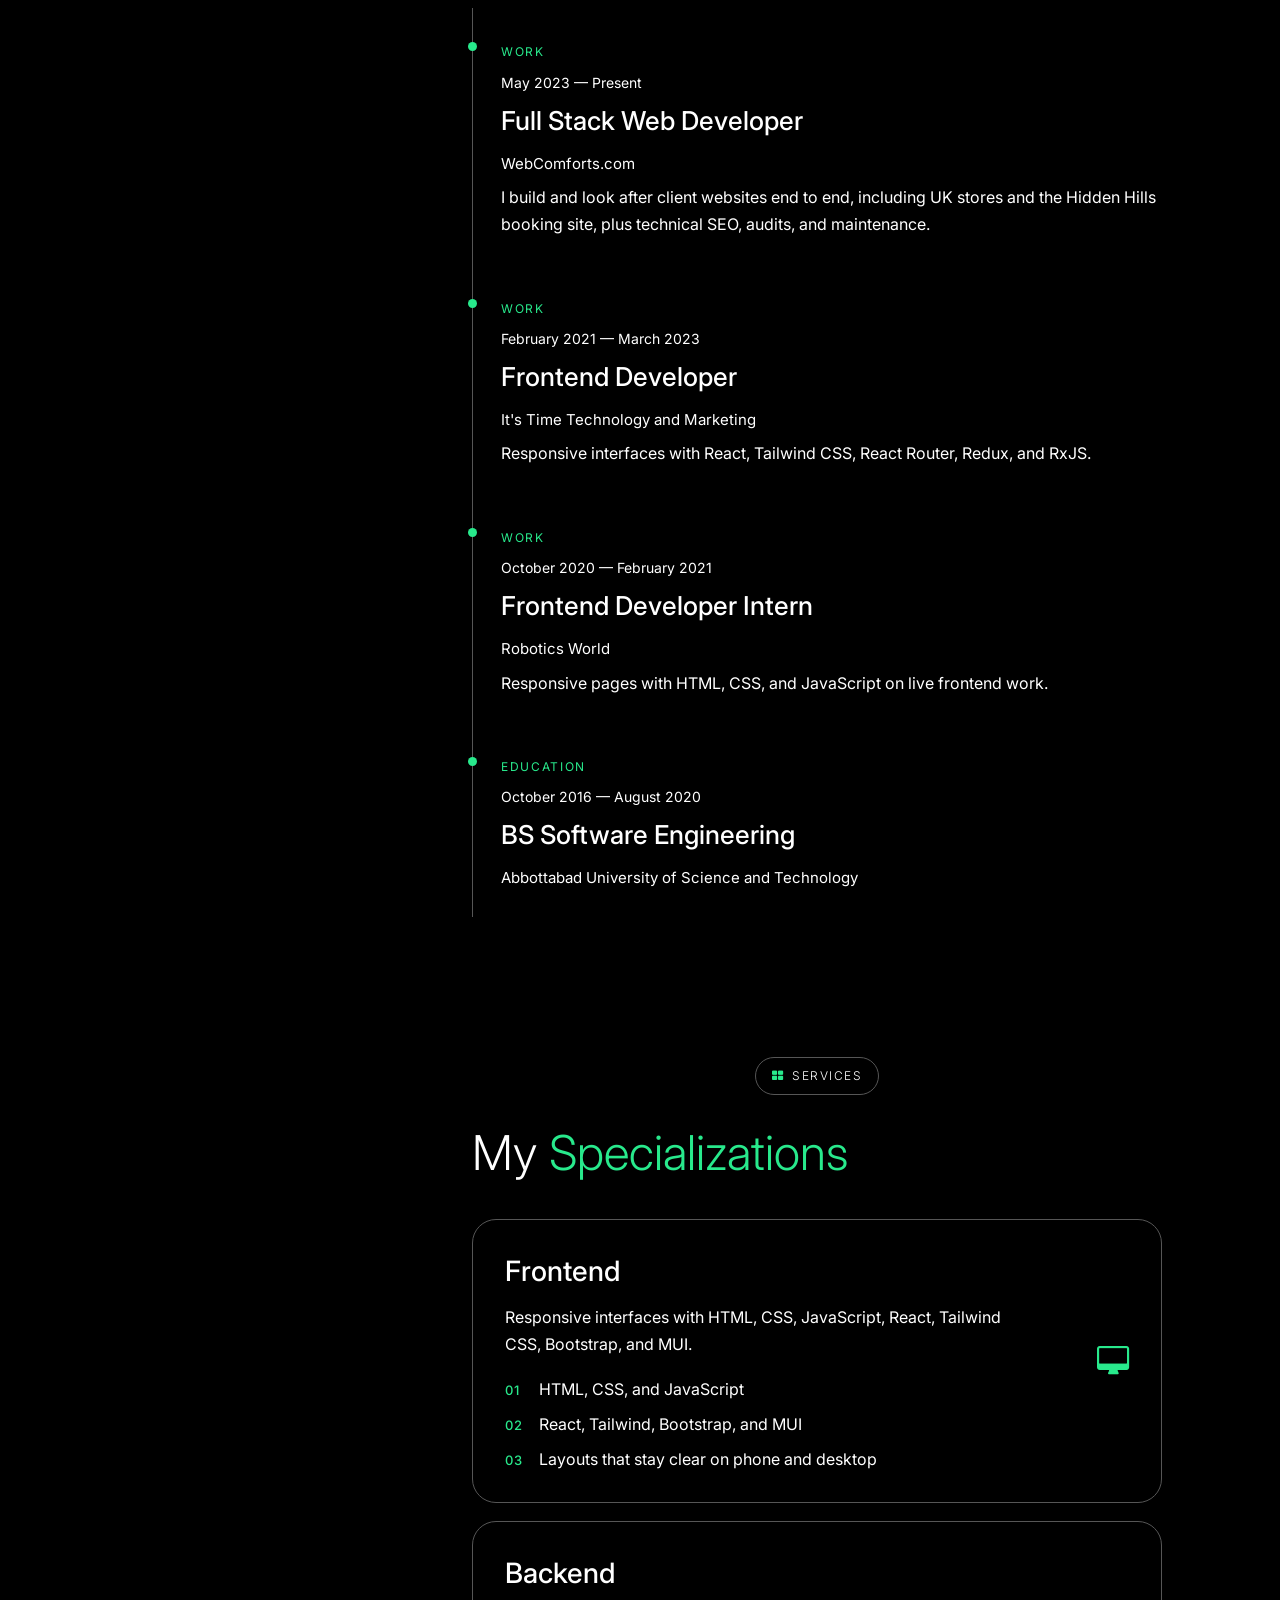
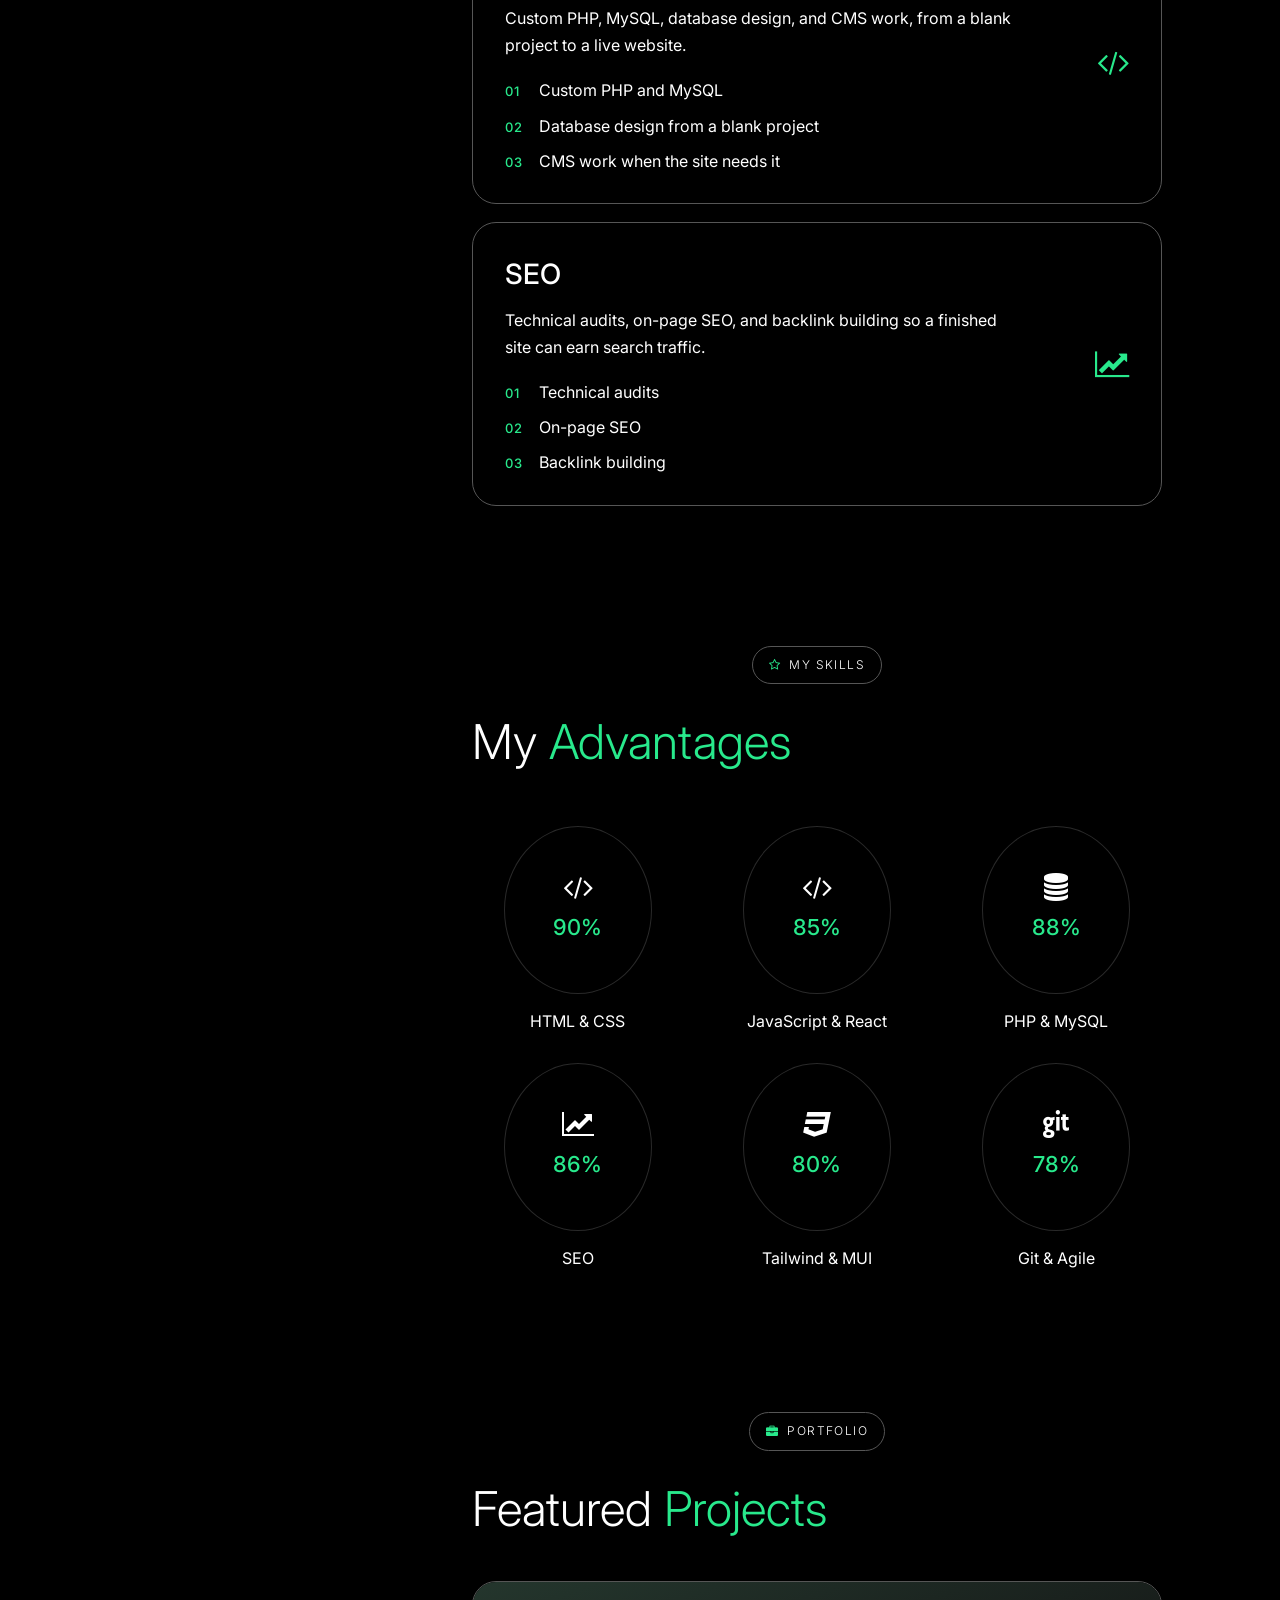
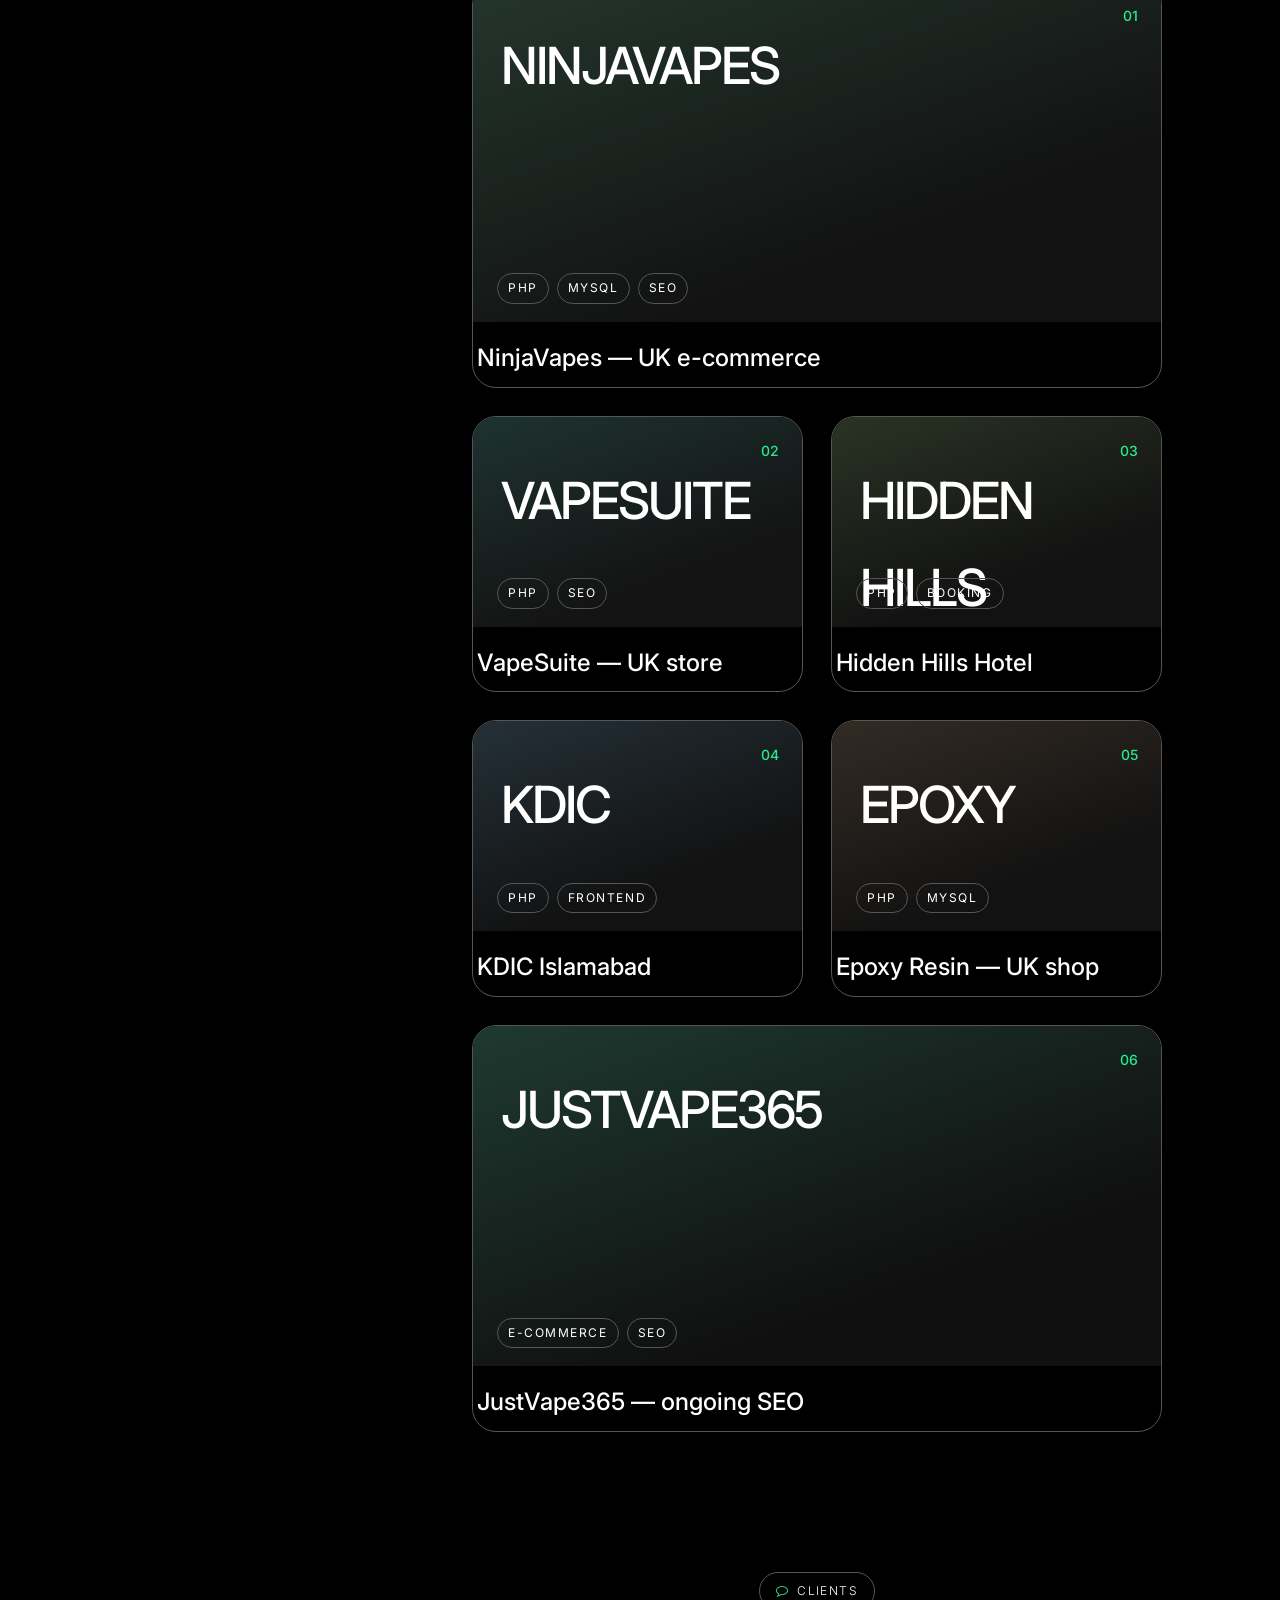
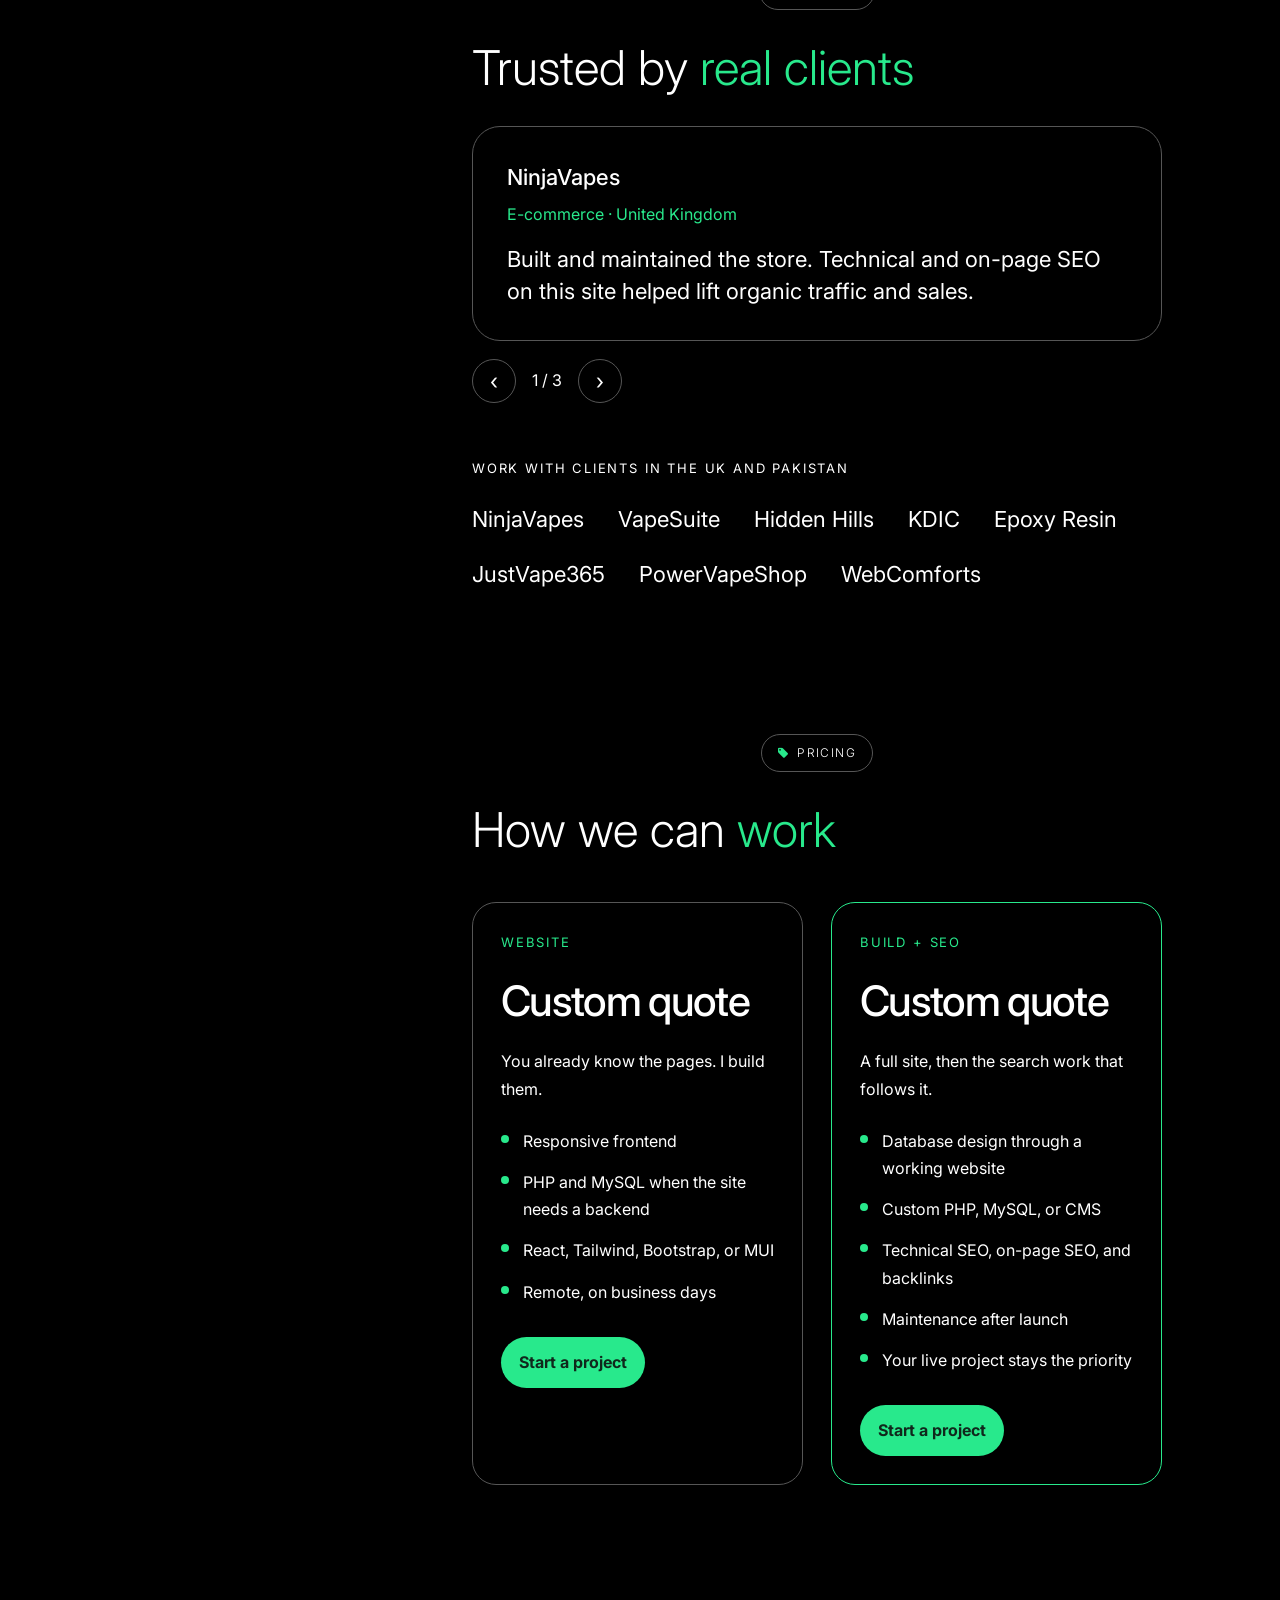
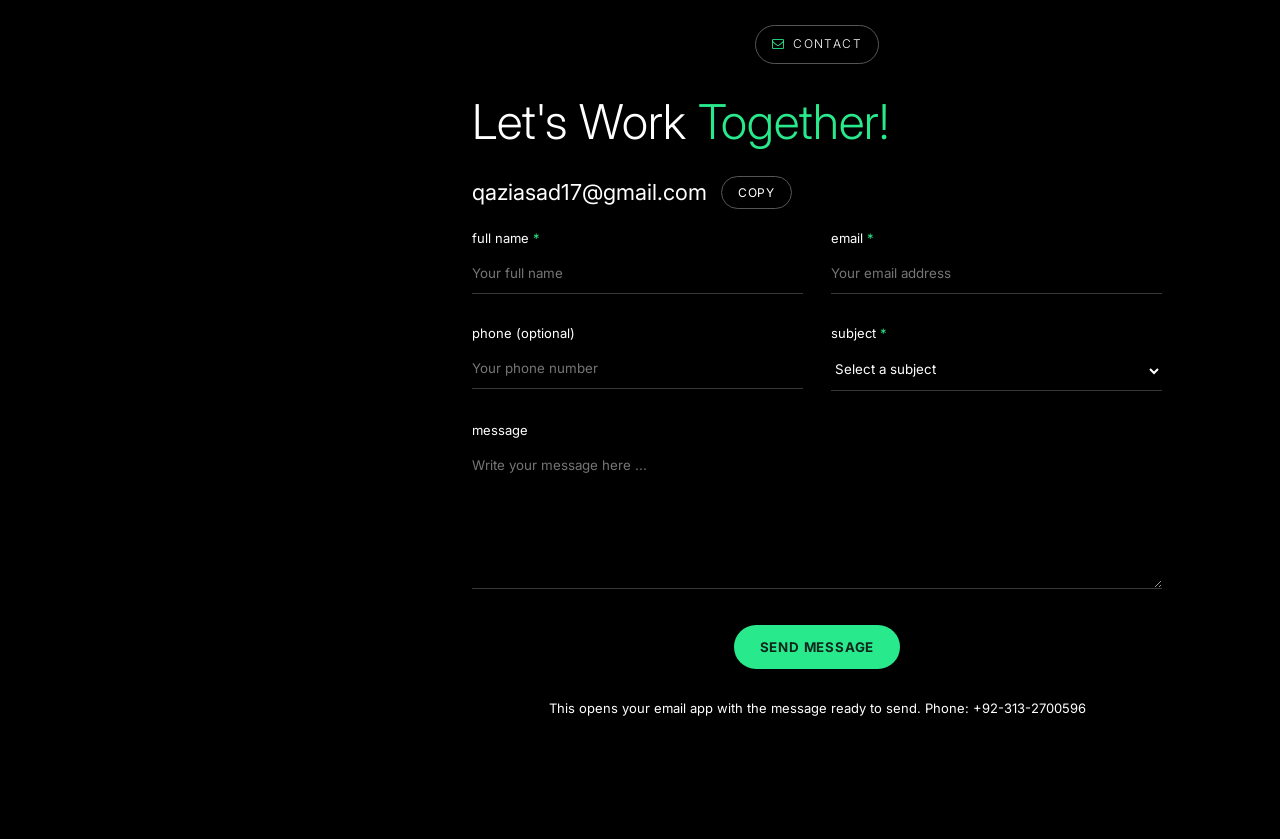
==== commit 7c40c92b: "Potfolio" ====
--- a/index.html
+++ b/index.html
@@ -16,7 +16,7 @@
   <link rel="preconnect" href="https://fonts.gstatic.com" crossorigin>
   <link href="https://fonts.googleapis.com/css2?family=Inter:wght@300;400;500;600&display=swap" rel="stylesheet">
   <link rel="stylesheet" href="css/font-awesome.min.css">
-  <link rel="stylesheet" href="css/drake.css?v=29">
+  <link rel="stylesheet" href="css/drake.css?v=31">
 </head>
 <body>
   <button class="menu-btn" id="menuBtn" type="button" aria-label="Open menu" aria-expanded="false">
@@ -200,64 +200,14 @@
 
     <section class="section" id="skills">
       <p class="badge" data-anim="up"><i class="fa fa-star-o"></i> My Skills</p>
-      <h2 class="display" data-anim="up">My <span class="accent">stack</span></h2>
-      <p class="stack-lead" data-anim="up">The tools I use to design, build, and help a website get found.</p>
-      <div class="stack-filters" data-anim="up" role="tablist" aria-label="Skill categories">
-        <button type="button" data-filter="all" class="active" aria-pressed="true">All</button>
-        <button type="button" data-filter="frontend" aria-pressed="false">Frontend</button>
-        <button type="button" data-filter="backend" aria-pressed="false">Backend</button>
-        <button type="button" data-filter="seo" aria-pressed="false">SEO</button>
-        <button type="button" data-filter="tools" aria-pressed="false">Tools</button>
-      </div>
-      <div class="stack-groups" data-anim="up">
-        <div class="stack-group" data-group="frontend">
-          <div>
-            <h3>Frontend</h3>
-            <p class="count">8 technologies</p>
-          </div>
-          <div class="stack-chips">
-            <span><i class="mark">HTML</i> HTML</span>
-            <span><i class="mark">CSS</i> CSS</span>
-            <span><i class="mark">JS</i> JavaScript</span>
-            <span><i class="mark">Re</i> React</span>
-            <span><i class="mark">RR</i> React Router</span>
-            <span><i class="mark">Tw</i> Tailwind CSS</span>
-            <span><i class="mark">Bs</i> Bootstrap</span>
-            <span><i class="mark">MUI</i> MUI</span>
-          </div>
-        </div>
-        <div class="stack-group" data-group="backend">
-          <div>
-            <h3>Backend</h3>
-            <p class="count">2 technologies</p>
-          </div>
-          <div class="stack-chips">
-            <span><i class="mark">PHP</i> PHP</span>
-            <span><i class="mark">SQL</i> MySQL</span>
-          </div>
-        </div>
-        <div class="stack-group" data-group="seo">
-          <div>
-            <h3>SEO</h3>
-            <p class="count">3 focuses</p>
-          </div>
-          <div class="stack-chips">
-            <span><i class="mark">T</i> Technical SEO</span>
-            <span><i class="mark">On</i> On-page SEO</span>
-            <span><i class="mark">Bk</i> Backlinks</span>
-          </div>
-        </div>
-        <div class="stack-group" data-group="tools">
-          <div>
-            <h3>Tools</h3>
-            <p class="count">3 technologies</p>
-          </div>
-          <div class="stack-chips">
-            <span><i class="mark">Git</i> Git</span>
-            <span><i class="mark">Rd</i> Redux</span>
-            <span><i class="mark">Rx</i> RxJS</span>
-          </div>
-        </div>
+      <h2 class="display" data-anim="up">My <span class="accent">Advantages</span></h2>
+      <div class="skill-grid">
+        <div class="skill" data-anim="left"><div class="bubble"><i class="fa fa-code"></i><strong>90%</strong></div><p>HTML &amp; CSS</p></div>
+        <div class="skill" data-anim="up" data-delay="80"><div class="bubble"><i class="fa fa-code"></i><strong>85%</strong></div><p>JavaScript &amp; React</p></div>
+        <div class="skill" data-anim="up" data-delay="140"><div class="bubble"><i class="fa fa-database"></i><strong>88%</strong></div><p>PHP &amp; MySQL</p></div>
+        <div class="skill" data-anim="right" data-delay="180"><div class="bubble"><i class="fa fa-line-chart"></i><strong>86%</strong></div><p>SEO</p></div>
+        <div class="skill" data-anim="left" data-delay="80"><div class="bubble"><i class="fa fa-css3"></i><strong>80%</strong></div><p>Tailwind &amp; MUI</p></div>
+        <div class="skill" data-anim="up" data-delay="140"><div class="bubble"><i class="fa fa-git"></i><strong>78%</strong></div><p>Git &amp; Agile</p></div>
       </div>
     </section>
 
@@ -265,29 +215,59 @@
       <p class="badge" data-anim="up"><i class="fa fa-briefcase"></i> Portfolio</p>
       <h2 class="display" data-anim="up">Featured <span class="accent">Projects</span></h2>
       <div class="project-grid">
-        <article class="project project-wide" data-anim="up">
-          <div class="project-visual v1"><strong>NinjaVapes</strong><ul class="tags"><li>PHP</li><li>MySQL</li><li>SEO</li></ul></div>
-          <h3>NinjaVapes — UK e-commerce</h3>
-        </article>
-        <article class="project" data-anim="up">
-          <div class="project-visual v2"><strong>VapeSuite</strong><ul class="tags"><li>PHP</li><li>SEO</li></ul></div>
-          <h3>VapeSuite — UK store</h3>
-        </article>
-        <article class="project" data-anim="up" data-delay="120">
-          <div class="project-visual v3"><strong>Hidden Hills</strong><ul class="tags"><li>PHP</li><li>Booking</li></ul></div>
-          <h3>Hidden Hills Hotel</h3>
-        </article>
-        <article class="project" data-anim="up">
-          <div class="project-visual v4"><strong>KDIC</strong><ul class="tags"><li>PHP</li><li>Frontend</li></ul></div>
-          <h3>KDIC Islamabad</h3>
-        </article>
-        <article class="project" data-anim="up" data-delay="120">
-          <div class="project-visual v5"><strong>Epoxy</strong><ul class="tags"><li>PHP</li><li>MySQL</li></ul></div>
-          <h3>Epoxy Resin — UK shop</h3>
-        </article>
-        <article class="project project-wide" data-anim="up">
-          <div class="project-visual v6"><strong>JustVape365</strong><ul class="tags"><li>E-commerce</li><li>SEO</li></ul></div>
-          <h3>JustVape365 — ongoing SEO</h3>
+        <article class="project project-wide" data-anim="up" data-cursor="View">
+          <div class="project-visual v1">
+            <span class="project-index"><b>01</b><i aria-hidden="true">&rarr;</i></span>
+            <strong>NinjaVapes</strong>
+            <ul class="tags"><li>PHP</li><li>MySQL</li><li>SEO</li></ul>
+            <span class="project-line"></span>
+          </div>
+          <h3><span>NinjaVapes — UK e-commerce</span><span class="fill" aria-hidden="true">NinjaVapes — UK e-commerce</span></h3>
+        </article>
+        <article class="project" data-anim="up" data-cursor="View">
+          <div class="project-visual v2">
+            <span class="project-index"><b>02</b><i aria-hidden="true">&rarr;</i></span>
+            <strong>VapeSuite</strong>
+            <ul class="tags"><li>PHP</li><li>SEO</li></ul>
+            <span class="project-line"></span>
+          </div>
+          <h3><span>VapeSuite — UK store</span><span class="fill" aria-hidden="true">VapeSuite — UK store</span></h3>
+        </article>
+        <article class="project" data-anim="up" data-delay="120" data-cursor="View">
+          <div class="project-visual v3">
+            <span class="project-index"><b>03</b><i aria-hidden="true">&rarr;</i></span>
+            <strong>Hidden Hills</strong>
+            <ul class="tags"><li>PHP</li><li>Booking</li></ul>
+            <span class="project-line"></span>
+          </div>
+          <h3><span>Hidden Hills Hotel</span><span class="fill" aria-hidden="true">Hidden Hills Hotel</span></h3>
+        </article>
+        <article class="project" data-anim="up" data-cursor="View">
+          <div class="project-visual v4">
+            <span class="project-index"><b>04</b><i aria-hidden="true">&rarr;</i></span>
+            <strong>KDIC</strong>
+            <ul class="tags"><li>PHP</li><li>Frontend</li></ul>
+            <span class="project-line"></span>
+          </div>
+          <h3><span>KDIC Islamabad</span><span class="fill" aria-hidden="true">KDIC Islamabad</span></h3>
+        </article>
+        <article class="project" data-anim="up" data-delay="120" data-cursor="View">
+          <div class="project-visual v5">
+            <span class="project-index"><b>05</b><i aria-hidden="true">&rarr;</i></span>
+            <strong>Epoxy</strong>
+            <ul class="tags"><li>PHP</li><li>MySQL</li></ul>
+            <span class="project-line"></span>
+          </div>
+          <h3><span>Epoxy Resin — UK shop</span><span class="fill" aria-hidden="true">Epoxy Resin — UK shop</span></h3>
+        </article>
+        <article class="project project-wide" data-anim="up" data-cursor="View">
+          <div class="project-visual v6">
+            <span class="project-index"><b>06</b><i aria-hidden="true">&rarr;</i></span>
+            <strong>JustVape365</strong>
+            <ul class="tags"><li>E-commerce</li><li>SEO</li></ul>
+            <span class="project-line"></span>
+          </div>
+          <h3><span>JustVape365 — ongoing SEO</span><span class="fill" aria-hidden="true">JustVape365 — ongoing SEO</span></h3>
         </article>
       </div>
     </section>
@@ -404,6 +384,6 @@
 
   <button class="to-top" id="toTop" type="button" aria-label="Back to top" hidden><i class="fa fa-angle-up"></i></button>
 
-  <script src="js/drake.js?v=5"></script>
+  <script src="js/drake.js?v=7"></script>
 </body>
 </html>
--- a/css/drake.css
+++ b/css/drake.css
@@ -452,7 +452,9 @@
   border: 1px solid var(--line);
   border-radius: 24px;
   padding: 28px 32px;
-}
+  transition: border-color 0.35s ease, transform 0.35s ease;
+}
+.service-row:hover { border-color: rgba(40, 233, 140, 0.55); transform: translateY(-4px); }
 .service-row h3 { color: var(--white); font-size: 28px; font-weight: 500; }
 .service-row p { margin-top: 8px; max-width: 520px; }
 .service-row span {
@@ -468,61 +470,6 @@
 .points li { display: flex; gap: 12px; align-items: baseline; color: #ffffff; }
 .points b { color: var(--green); font-weight: 500; font-size: 13px; letter-spacing: 0.06em; min-width: 22px; }
 
-.stack-lead { margin-top: 16px; max-width: 560px; text-align: center; align-self: center; }
-.stack-filters { display: flex; flex-wrap: wrap; justify-content: center; gap: 10px; margin-top: 28px; }
-.stack-filters button {
-  border: 1px solid var(--line);
-  background: transparent;
-  color: #ffffff;
-  border-radius: 999px;
-  padding: 8px 16px;
-  cursor: pointer;
-  font-size: 13px;
-}
-.stack-filters button.active { background: #ffffff; color: #111111; border-color: #ffffff; }
-.stack-groups { margin-top: 40px; display: flex; flex-direction: column; gap: 28px; width: 100%; }
-.stack-group { display: grid; grid-template-columns: 200px 1fr; gap: 20px 28px; align-items: start; }
-.stack-group[hidden] { display: none; }
-.stack-group h3 {
-  color: var(--green);
-  font-size: 26px;
-  font-weight: 500;
-  letter-spacing: -0.03em;
-  text-transform: uppercase;
-}
-.stack-group .count {
-  margin-top: 4px;
-  color: #bdbdbd;
-  font-size: 12px;
-  letter-spacing: 0.12em;
-  text-transform: uppercase;
-}
-.stack-chips { display: flex; flex-wrap: wrap; gap: 12px; }
-.stack-chips span {
-  display: inline-flex;
-  align-items: center;
-  gap: 10px;
-  border: 1px solid var(--line);
-  border-radius: 14px;
-  padding: 10px 14px 10px 10px;
-  color: #ffffff;
-  font-size: 14px;
-}
-.mark {
-  min-width: 34px;
-  height: 34px;
-  padding: 0 6px;
-  border-radius: 8px;
-  display: grid;
-  place-items: center;
-  background: var(--green);
-  color: var(--green-ink);
-  font-style: normal;
-  font-size: 11px;
-  font-weight: 700;
-  letter-spacing: -0.03em;
-}
-
 .skill-grid { grid-template-columns: repeat(4, 1fr); }
 .bubble {
   width: 148px;
@@ -540,7 +487,9 @@
 .skill p { text-align: center; color: #ffffff; }
 
 .project-wide { grid-column: 1 / -1; }
-.project-visual { position: relative; height: 230px; }
+.project-visual { position: relative; height: 230px; transition: transform 0.6s cubic-bezier(.22, 1, .36, 1); }
+.project:hover .project-visual,
+.project.show-hover .project-visual { transform: scale(1.045); }
 .project-wide .project-visual { height: 340px; }
 .project-visual strong {
   position: absolute;
@@ -551,8 +500,10 @@
   font-weight: 500;
   letter-spacing: -0.04em;
 }
-.project-visual .tags { position: absolute; left: 24px; bottom: 18px; margin: 0; }
-.project h3 { color: var(--white); font-size: 22px; font-weight: 500; padding: 16px 4px 8px; }
+.project-visual .tags { position: absolute; left: 24px; bottom: 18px; margin: 0; z-index: 1; }
+.project-visual strong { z-index: 1; }
+.project h3 { position: relative; color: var(--white); font-size: 22px; font-weight: 500; padding: 16px 4px 8px; }
+.project.show-hover { transform: translateY(-8px); border-color: var(--green); }
 
 .quote-wrap { margin-top: 28px; max-width: 760px; }
 .quote-card { display: none; border: 1px solid var(--line); border-radius: 28px; padding: 32px 34px; }
@@ -689,7 +640,68 @@
 }
 
 .project-grid { grid-template-columns: 1fr 1fr; margin-top: 42px; }
-.project { padding: 0; overflow: hidden; }
+.project { padding: 0; overflow: hidden; transition: transform 0.45s ease, border-color 0.45s ease; }
+.project:hover { transform: translateY(-8px); border-color: var(--green); }
+.project-index {
+  position: absolute;
+  top: 22px;
+  right: 22px;
+  width: 28px;
+  height: 22px;
+  overflow: hidden;
+  z-index: 2;
+  color: var(--green);
+  font-size: 14px;
+  letter-spacing: 0.04em;
+}
+.project-index b,
+.project-index i {
+  position: absolute;
+  right: 0;
+  top: 0;
+  font-style: normal;
+  font-weight: 500;
+  transition: transform 0.35s ease, opacity 0.35s ease;
+}
+.project-index i { transform: translateY(130%); opacity: 0; }
+.project:hover .project-index b,
+.project.show-hover .project-index b { transform: translateY(-130%); opacity: 0; }
+.project:hover .project-index i,
+.project.show-hover .project-index i { transform: none; opacity: 1; }
+.project-line {
+  position: absolute;
+  left: 0;
+  bottom: 0;
+  height: 2px;
+  width: 0;
+  background: var(--green);
+  transition: width 0.5s cubic-bezier(.22, 1, .36, 1);
+}
+.project:hover .project-line,
+.project.show-hover .project-line { width: 100%; }
+.project h3 span { display: block; }
+.project h3 .fill {
+  position: absolute;
+  inset: 0;
+  padding: 16px 4px 8px;
+  color: var(--green);
+  clip-path: inset(0 100% 0 0);
+  transition: clip-path 0.5s cubic-bezier(.76, 0, .24, 1);
+}
+.project:hover h3 .fill,
+.project.show-hover h3 .fill { clip-path: inset(0 0 0 0); }
+.project:hover .tags li,
+.project.show-hover .tags li { border-color: rgba(40, 233, 140, 0.7); }
+.project-visual:after {
+  content: "";
+  position: absolute;
+  inset: 0;
+  background: radial-gradient(circle at 20% 10%, rgba(40, 233, 140, 0.28), transparent 58%);
+  opacity: 0;
+  transition: opacity 0.4s ease;
+}
+.project:hover .project-visual:after,
+.project.show-hover .project-visual:after { opacity: 1; }
 .project-visual {
   height: 210px;
   display: flex;
@@ -878,12 +890,52 @@
   .stats strong { font-size: 42px; }
   .menu-btn { top: 22px; right: 16px; }
   .service-row { flex-direction: column; align-items: flex-start; }
-  .stack-group { grid-template-columns: 1fr; }
   .hero-actions a { flex: 1; }
   .bubble { width: 120px; height: 136px; }
   .nav-drawer { width: min(345px, 86vw); }
 }
+body.has-cursor, body.has-cursor * { cursor: none !important; }
+body.has-cursor input,
+body.has-cursor textarea,
+body.has-cursor select,
+body.has-cursor option { cursor: text !important; }
+.cursor-dot, .cursor-ring {
+  position: fixed;
+  top: 0;
+  left: 0;
+  z-index: 90;
+  border-radius: 50%;
+  pointer-events: none;
+  opacity: 0;
+}
+.cursor-dot {
+  width: 7px;
+  height: 7px;
+  background: #ffffff;
+}
+.cursor-ring {
+  width: 42px;
+  height: 42px;
+  border: 1.5px solid var(--green);
+  display: grid;
+  place-items: center;
+}
+.cursor-ring span {
+  color: var(--green-ink);
+  font-size: 11px;
+  font-weight: 700;
+  letter-spacing: 0.14em;
+  text-transform: uppercase;
+  opacity: 0;
+}
+body.cursor-on .cursor-dot,
+body.cursor-on .cursor-ring { opacity: 1; }
+body.cursor-view .cursor-ring { background: var(--green); border-color: var(--green); }
+body.cursor-view .cursor-ring span { opacity: 1; }
+
 @media (prefers-reduced-motion: reduce) {
   .orb svg { animation: none; }
   [data-anim] { opacity: 1; transform: none; transition: none; }
-}
+  .project:hover, .service-row:hover { transform: none; }
+  .project:hover .project-visual { transform: none; }
+}
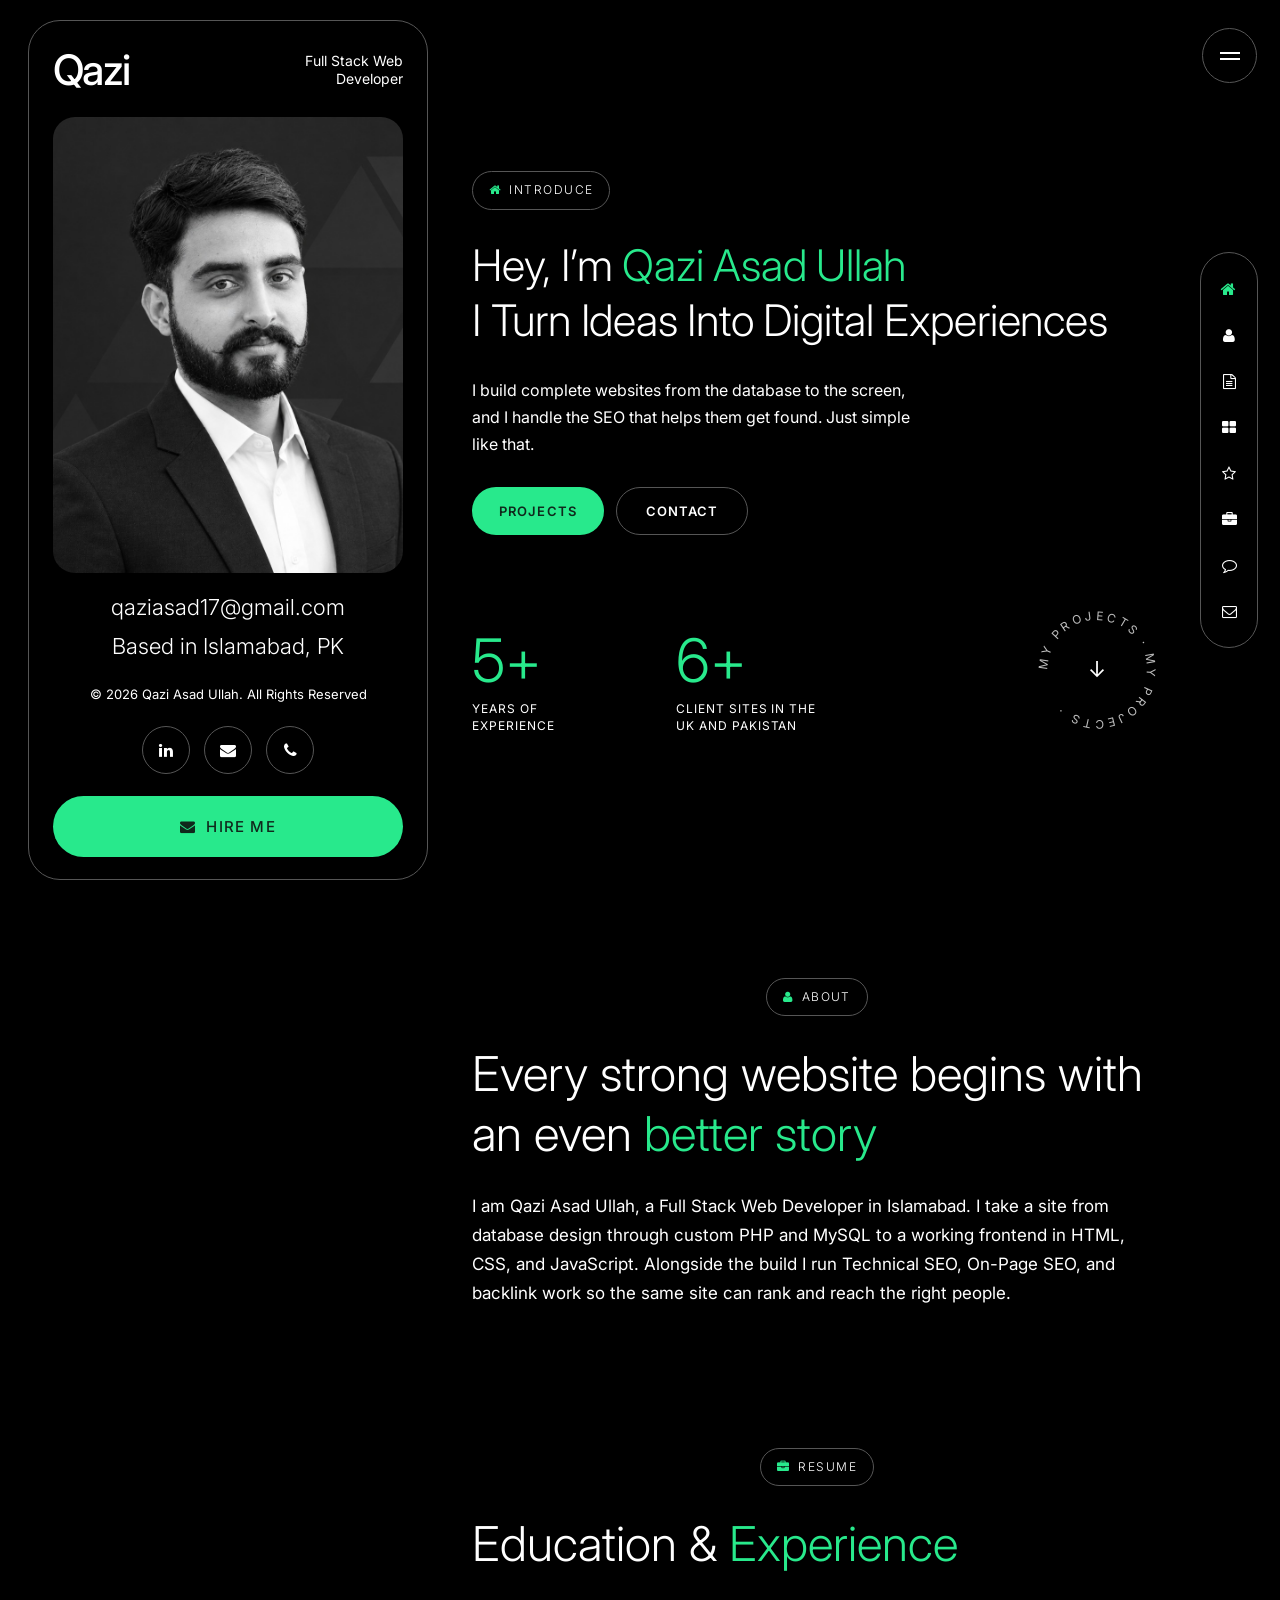
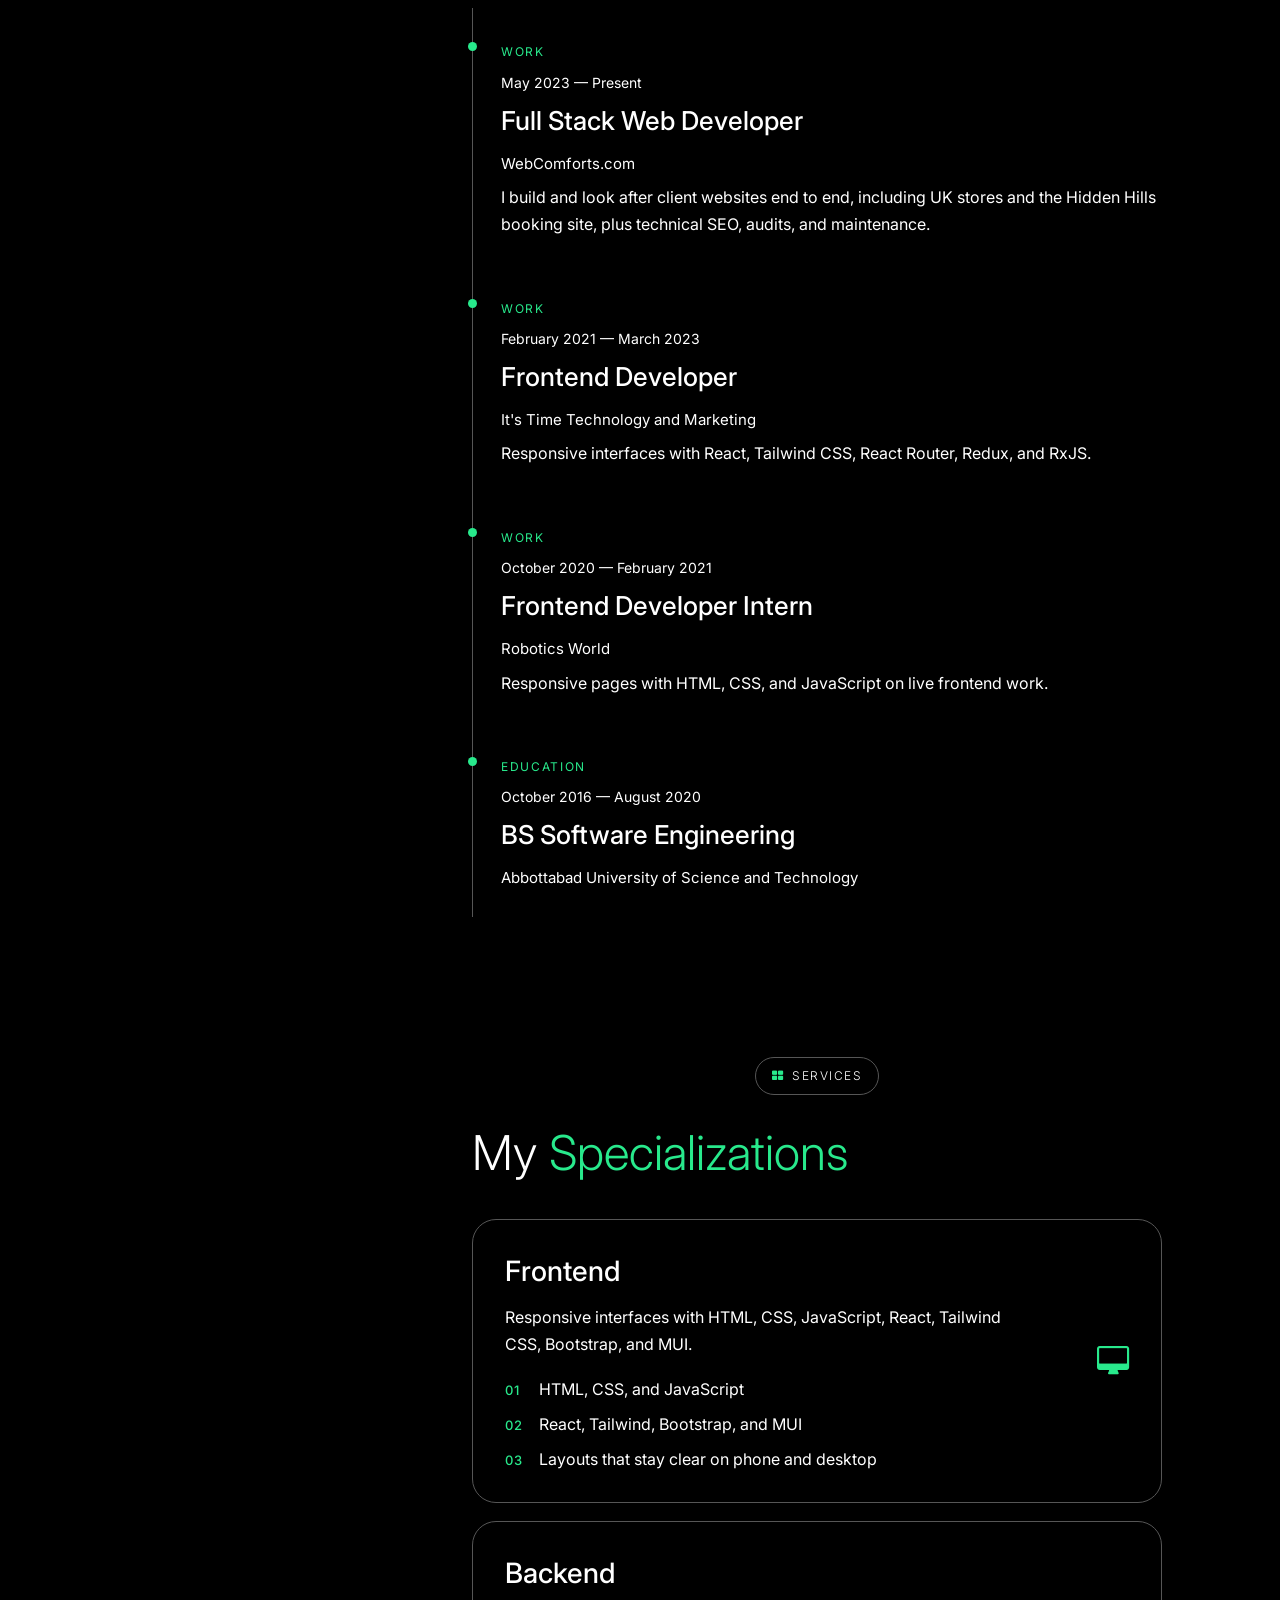
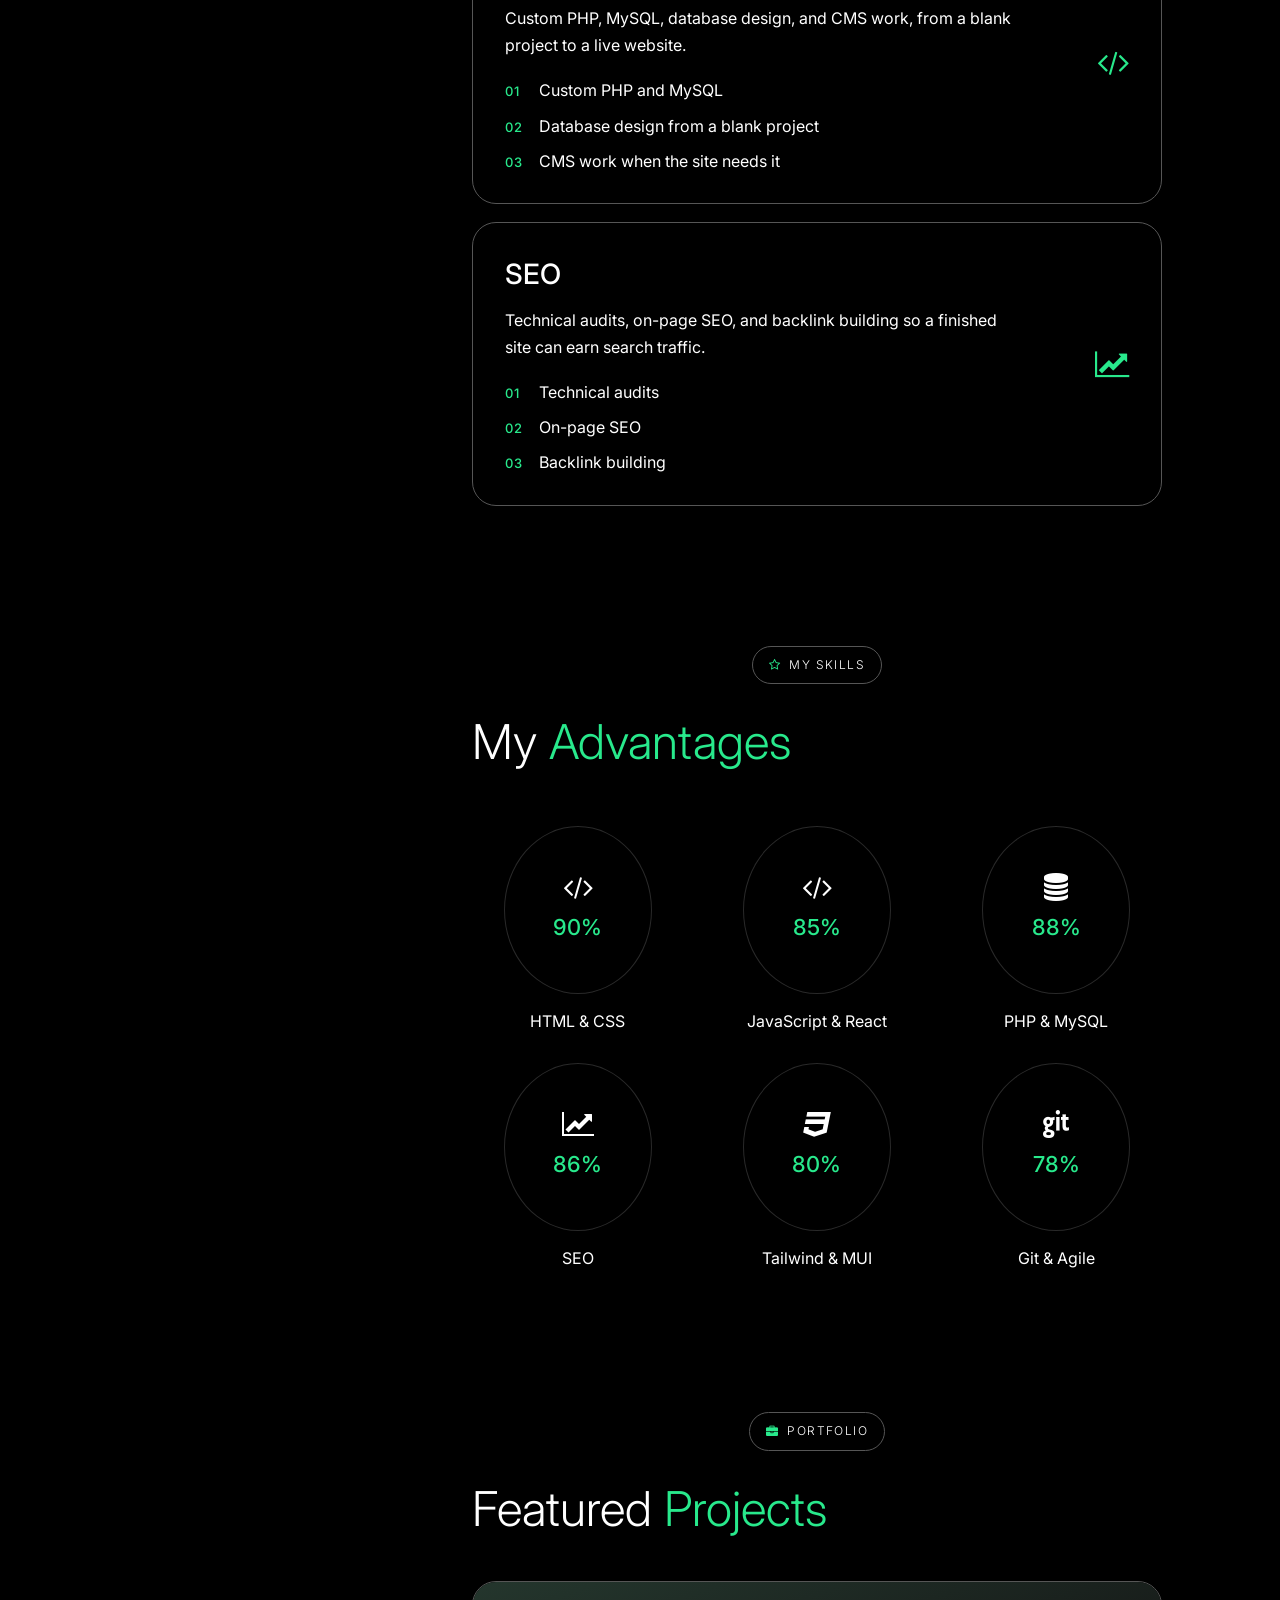
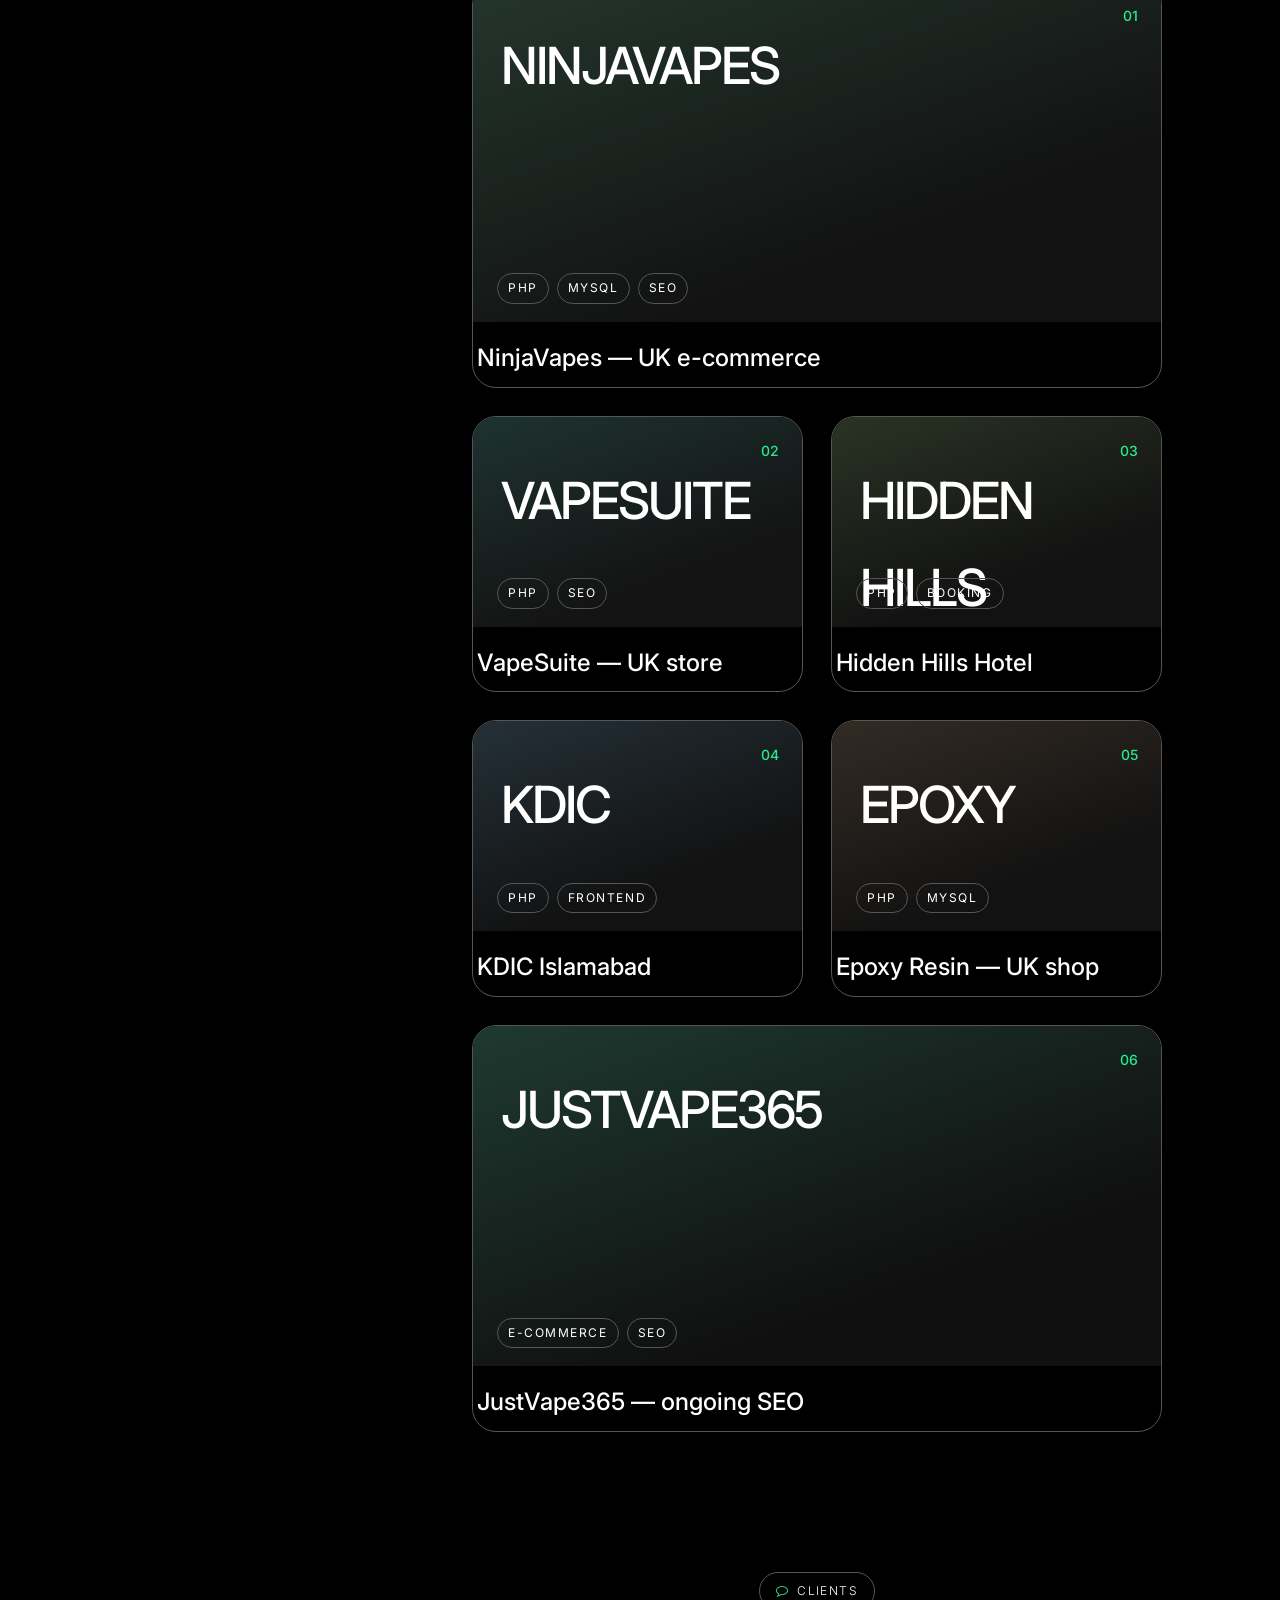
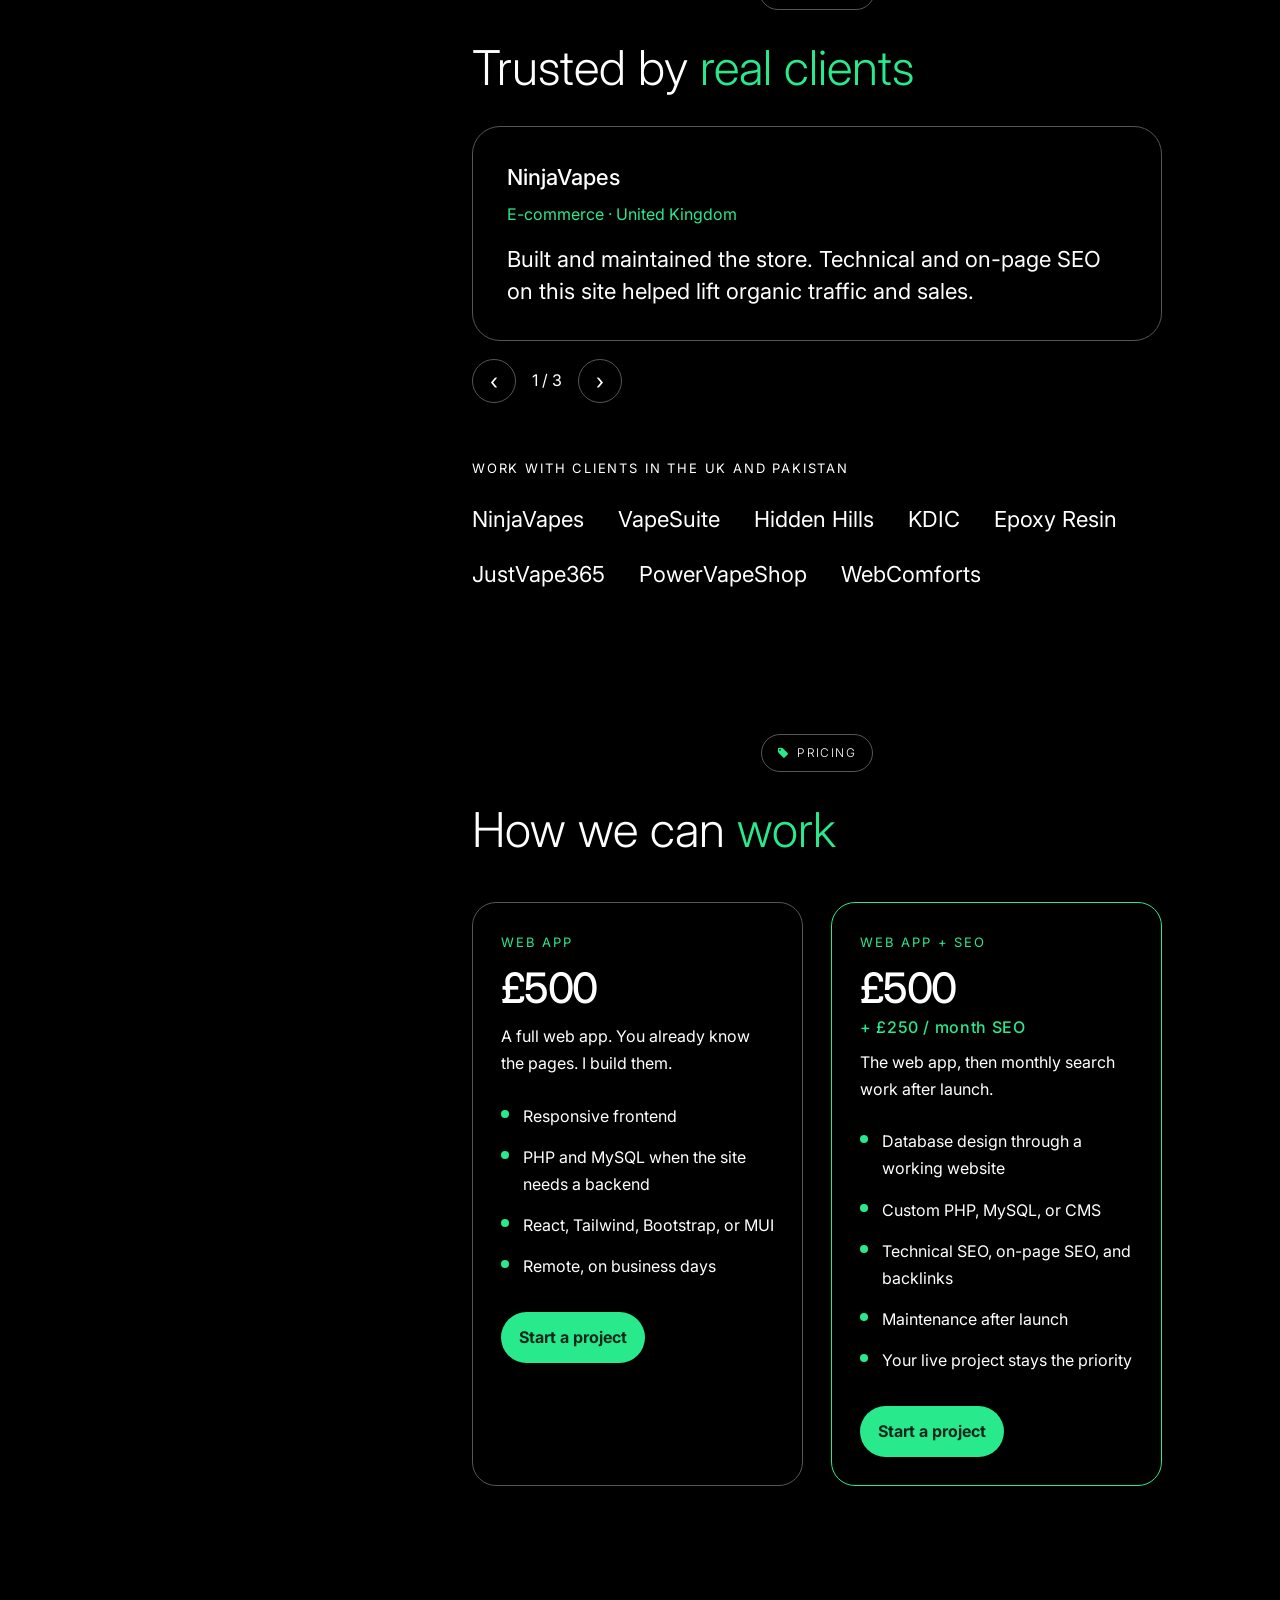
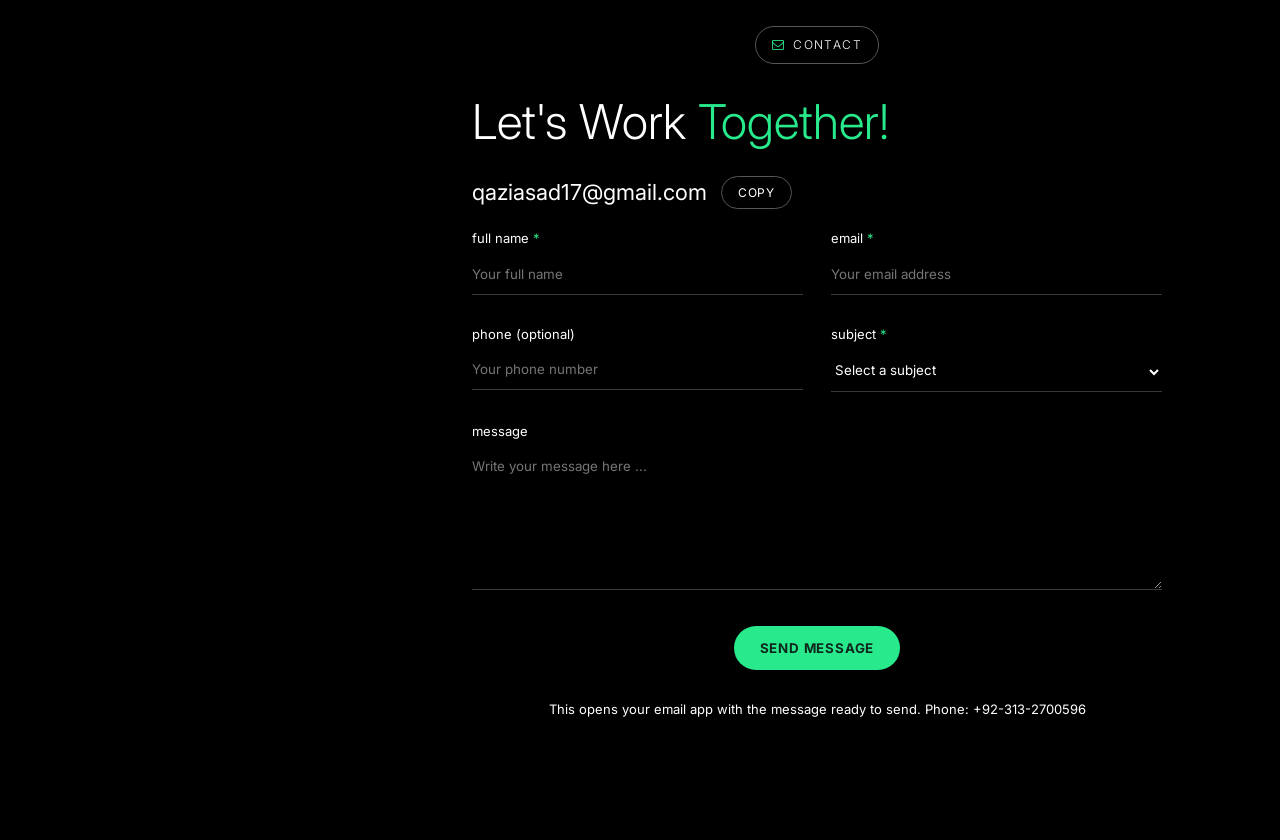
==== commit 17622792: "Pricing" ====
--- a/index.html
+++ b/index.html
@@ -16,7 +16,7 @@
   <link rel="preconnect" href="https://fonts.gstatic.com" crossorigin>
   <link href="https://fonts.googleapis.com/css2?family=Inter:wght@300;400;500;600&display=swap" rel="stylesheet">
   <link rel="stylesheet" href="css/font-awesome.min.css">
-  <link rel="stylesheet" href="css/drake.css?v=31">
+  <link rel="stylesheet" href="css/drake.css?v=32">
 </head>
 <body>
   <button class="menu-btn" id="menuBtn" type="button" aria-label="Open menu" aria-expanded="false">
@@ -315,9 +315,9 @@
       <h2 class="display">How we can <span class="accent">work</span></h2>
       <div class="price-grid">
         <article class="price">
-          <p class="tier">Website</p>
-          <p class="quote">Custom quote</p>
-          <p class="note">You already know the pages. I build them.</p>
+          <p class="tier">Web app</p>
+          <p class="quote">£500</p>
+          <p class="note">A full web app. You already know the pages. I build them.</p>
           <ul>
             <li>Responsive frontend</li>
             <li>PHP and MySQL when the site needs a backend</li>
@@ -327,9 +327,9 @@
           <a class="pick" href="#contact">Start a project</a>
         </article>
         <article class="price featured">
-          <p class="tier">Build + SEO</p>
-          <p class="quote">Custom quote</p>
-          <p class="note">A full site, then the search work that follows it.</p>
+          <p class="tier">Web app + SEO</p>
+          <p class="quote">£500 <span>+ £250 / month SEO</span></p>
+          <p class="note">The web app, then monthly search work after launch.</p>
           <ul>
             <li>Database design through a working website</li>
             <li>Custom PHP, MySQL, or CMS</li>
--- a/css/drake.css
+++ b/css/drake.css
@@ -744,6 +744,15 @@
   font-weight: 500;
   letter-spacing: -0.04em;
   margin: 12px 0 8px;
+  line-height: 1.1;
+}
+.price .quote span {
+  display: block;
+  margin-top: 8px;
+  color: var(--green);
+  font-size: 16px;
+  font-weight: 500;
+  letter-spacing: 0.04em;
 }
 .price ul { margin: 18px 0 24px; padding: 0; list-style: none; }
 .price li { padding: 7px 0 7px 22px; position: relative; }
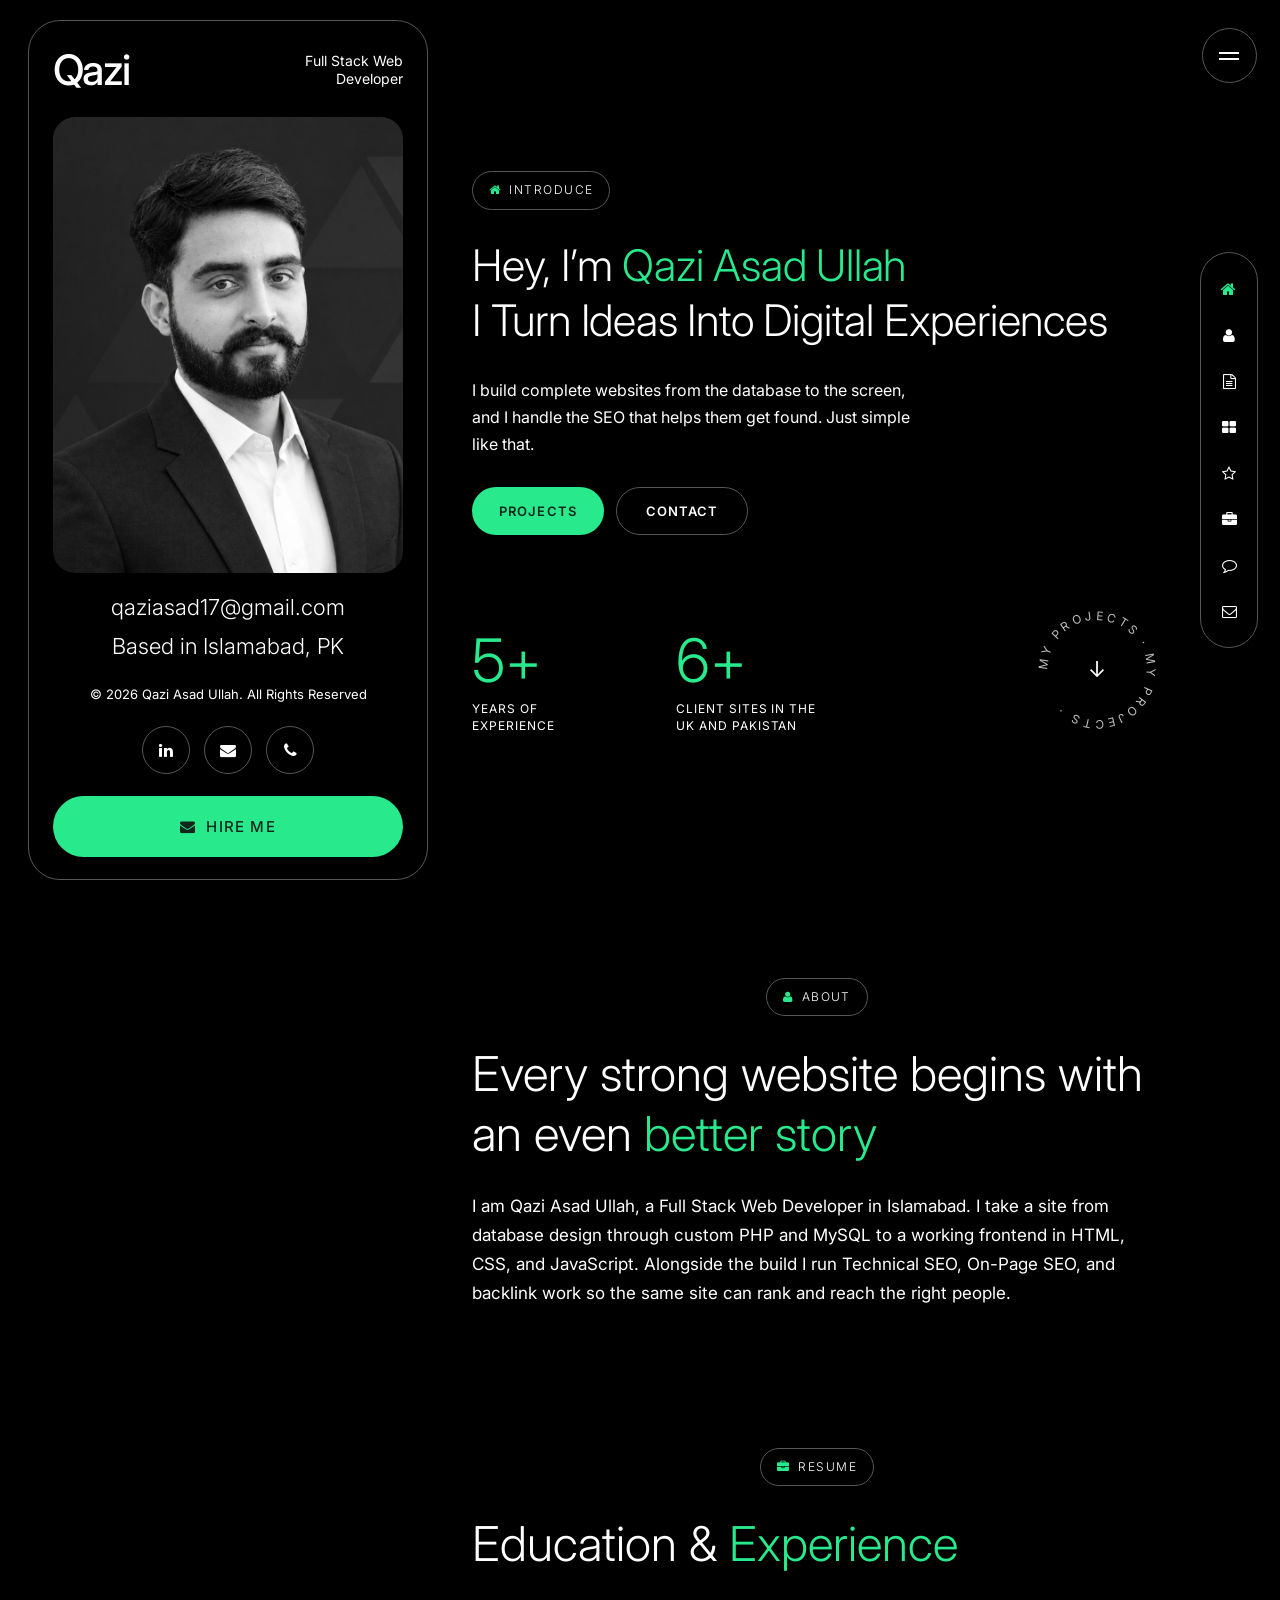
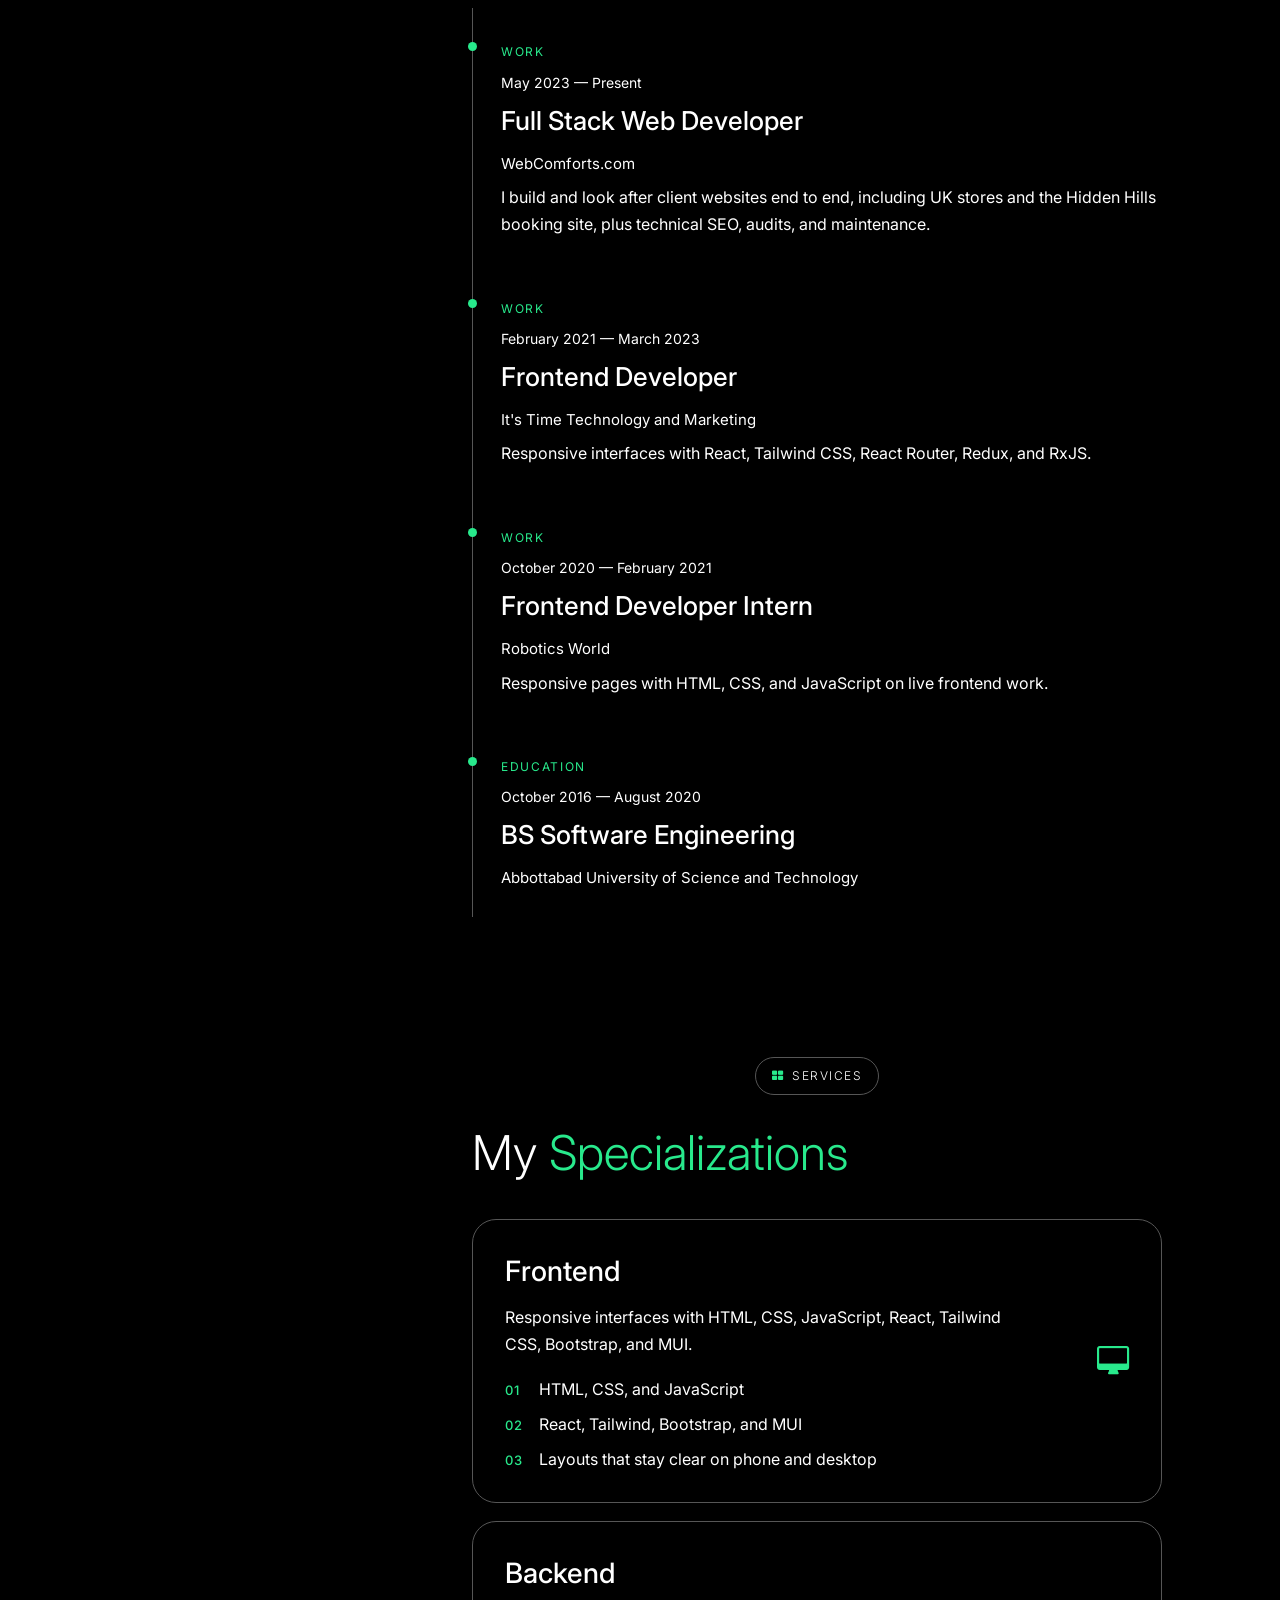
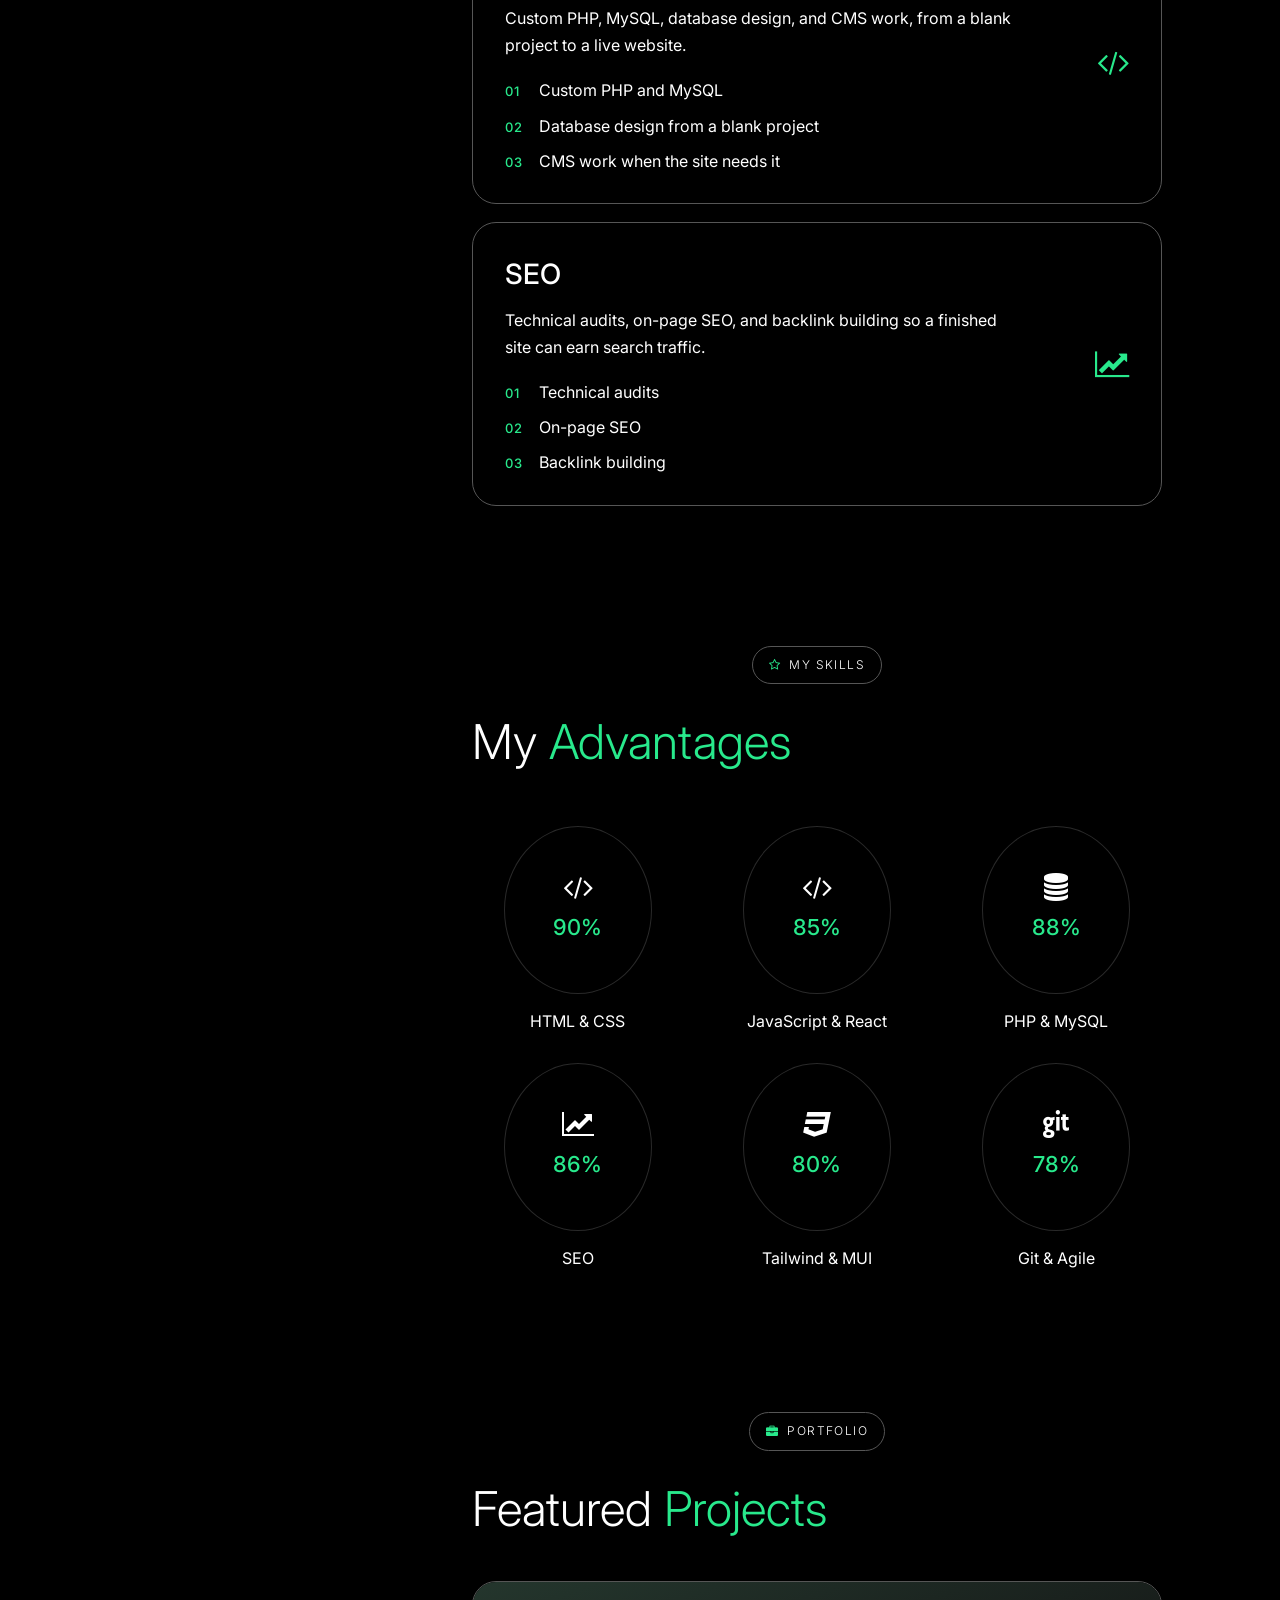
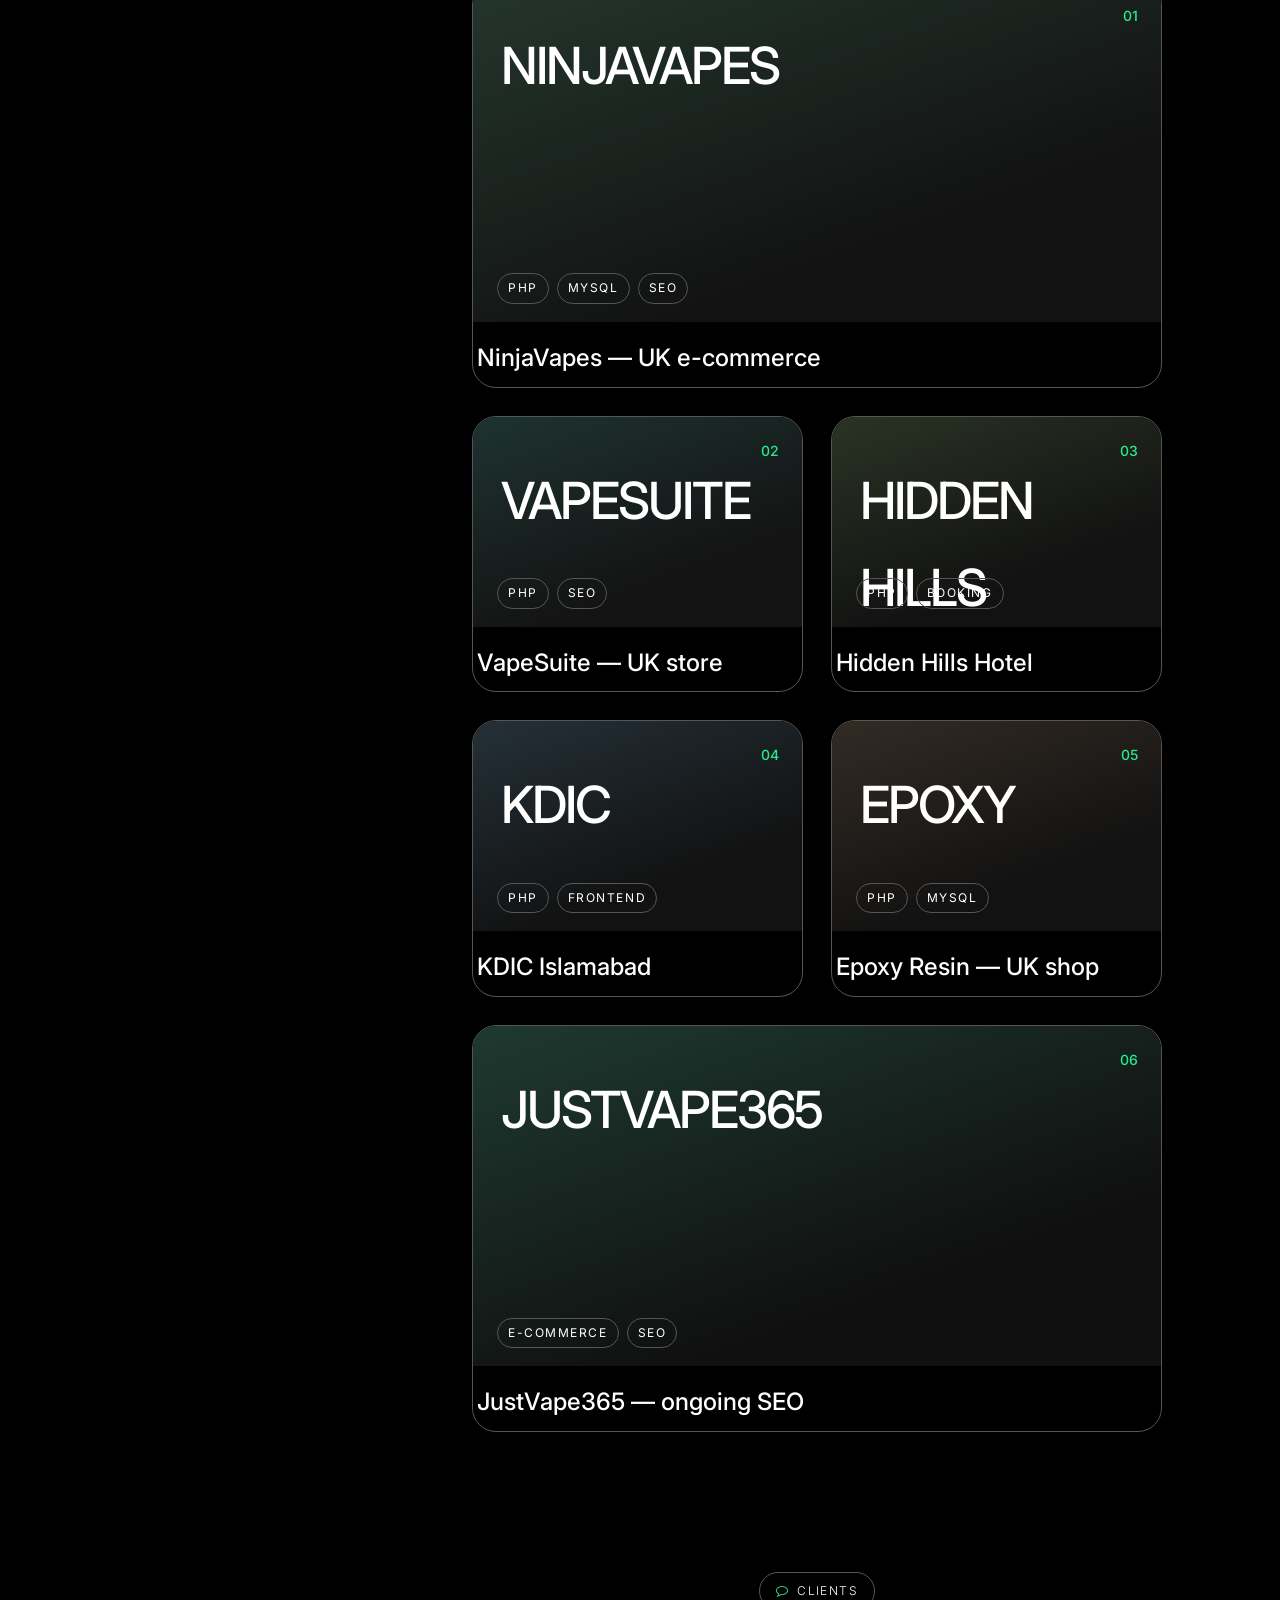
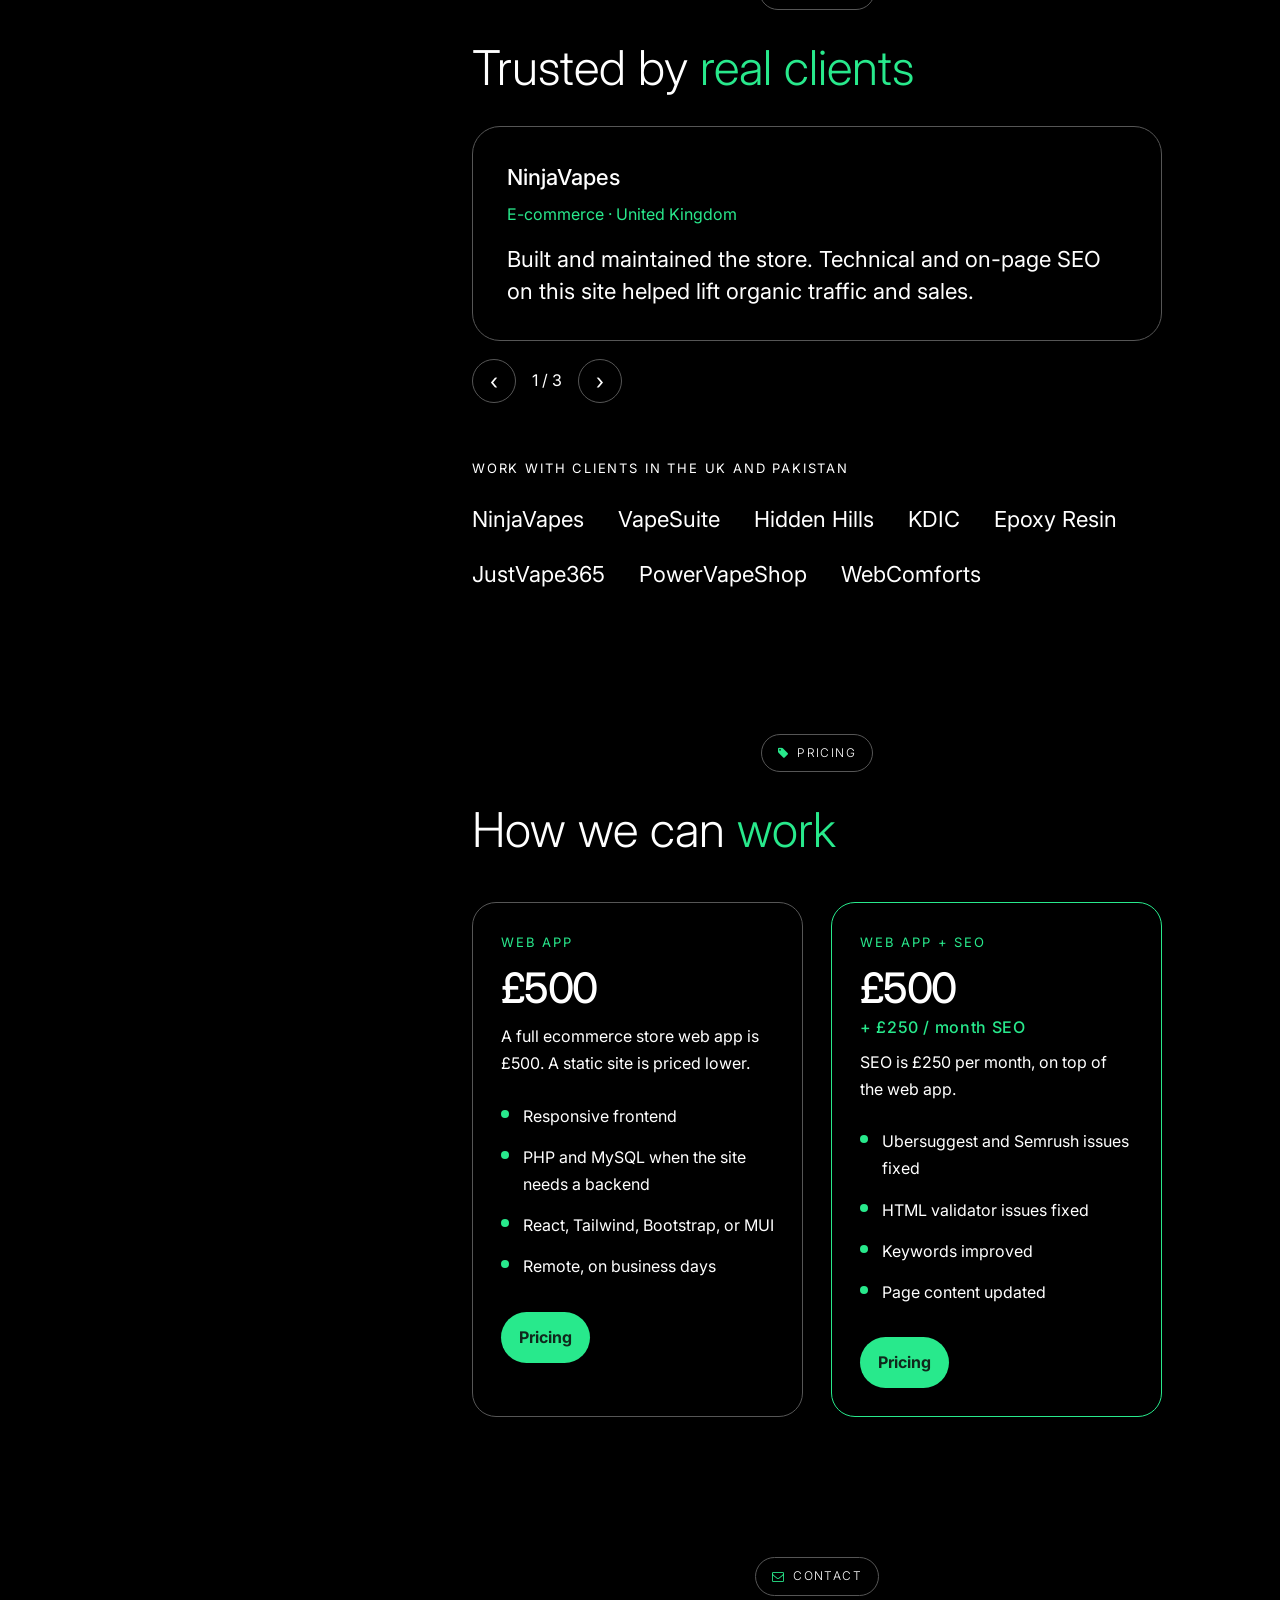
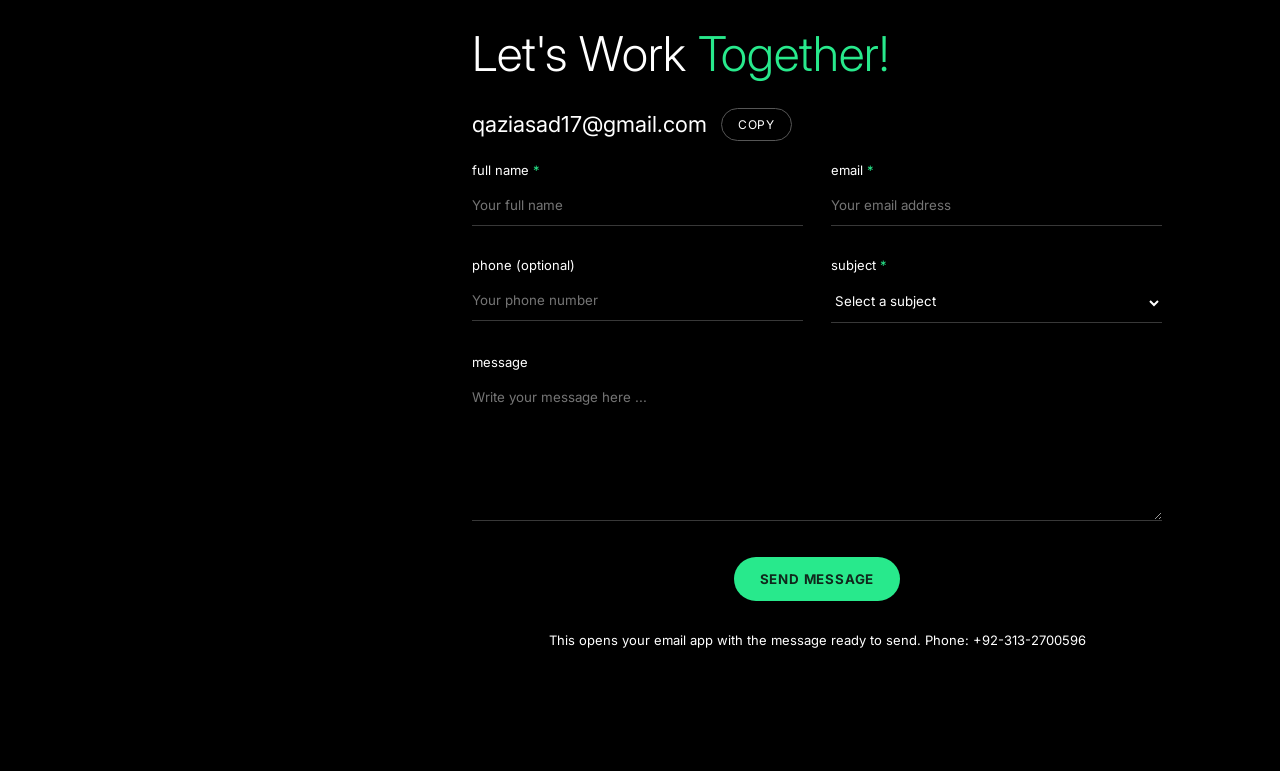
==== commit 8149bfcc: "Pricing" ====
--- a/index.html
+++ b/index.html
@@ -317,27 +317,26 @@
         <article class="price">
           <p class="tier">Web app</p>
           <p class="quote">£500</p>
-          <p class="note">A full web app. You already know the pages. I build them.</p>
+          <p class="note">A full ecommerce store web app is £500. A static site is priced lower.</p>
           <ul>
             <li>Responsive frontend</li>
             <li>PHP and MySQL when the site needs a backend</li>
             <li>React, Tailwind, Bootstrap, or MUI</li>
             <li>Remote, on business days</li>
           </ul>
-          <a class="pick" href="#contact">Start a project</a>
+          <a class="pick" href="#contact">Pricing</a>
         </article>
         <article class="price featured">
           <p class="tier">Web app + SEO</p>
           <p class="quote">£500 <span>+ £250 / month SEO</span></p>
-          <p class="note">The web app, then monthly search work after launch.</p>
+          <p class="note">SEO is £250 per month, on top of the web app.</p>
           <ul>
-            <li>Database design through a working website</li>
-            <li>Custom PHP, MySQL, or CMS</li>
-            <li>Technical SEO, on-page SEO, and backlinks</li>
-            <li>Maintenance after launch</li>
-            <li>Your live project stays the priority</li>
+            <li>Ubersuggest and Semrush issues fixed</li>
+            <li>HTML validator issues fixed</li>
+            <li>Keywords improved</li>
+            <li>Page content updated</li>
           </ul>
-          <a class="pick" href="#contact">Start a project</a>
+          <a class="pick" href="#contact">Pricing</a>
         </article>
       </div>
     </section>
